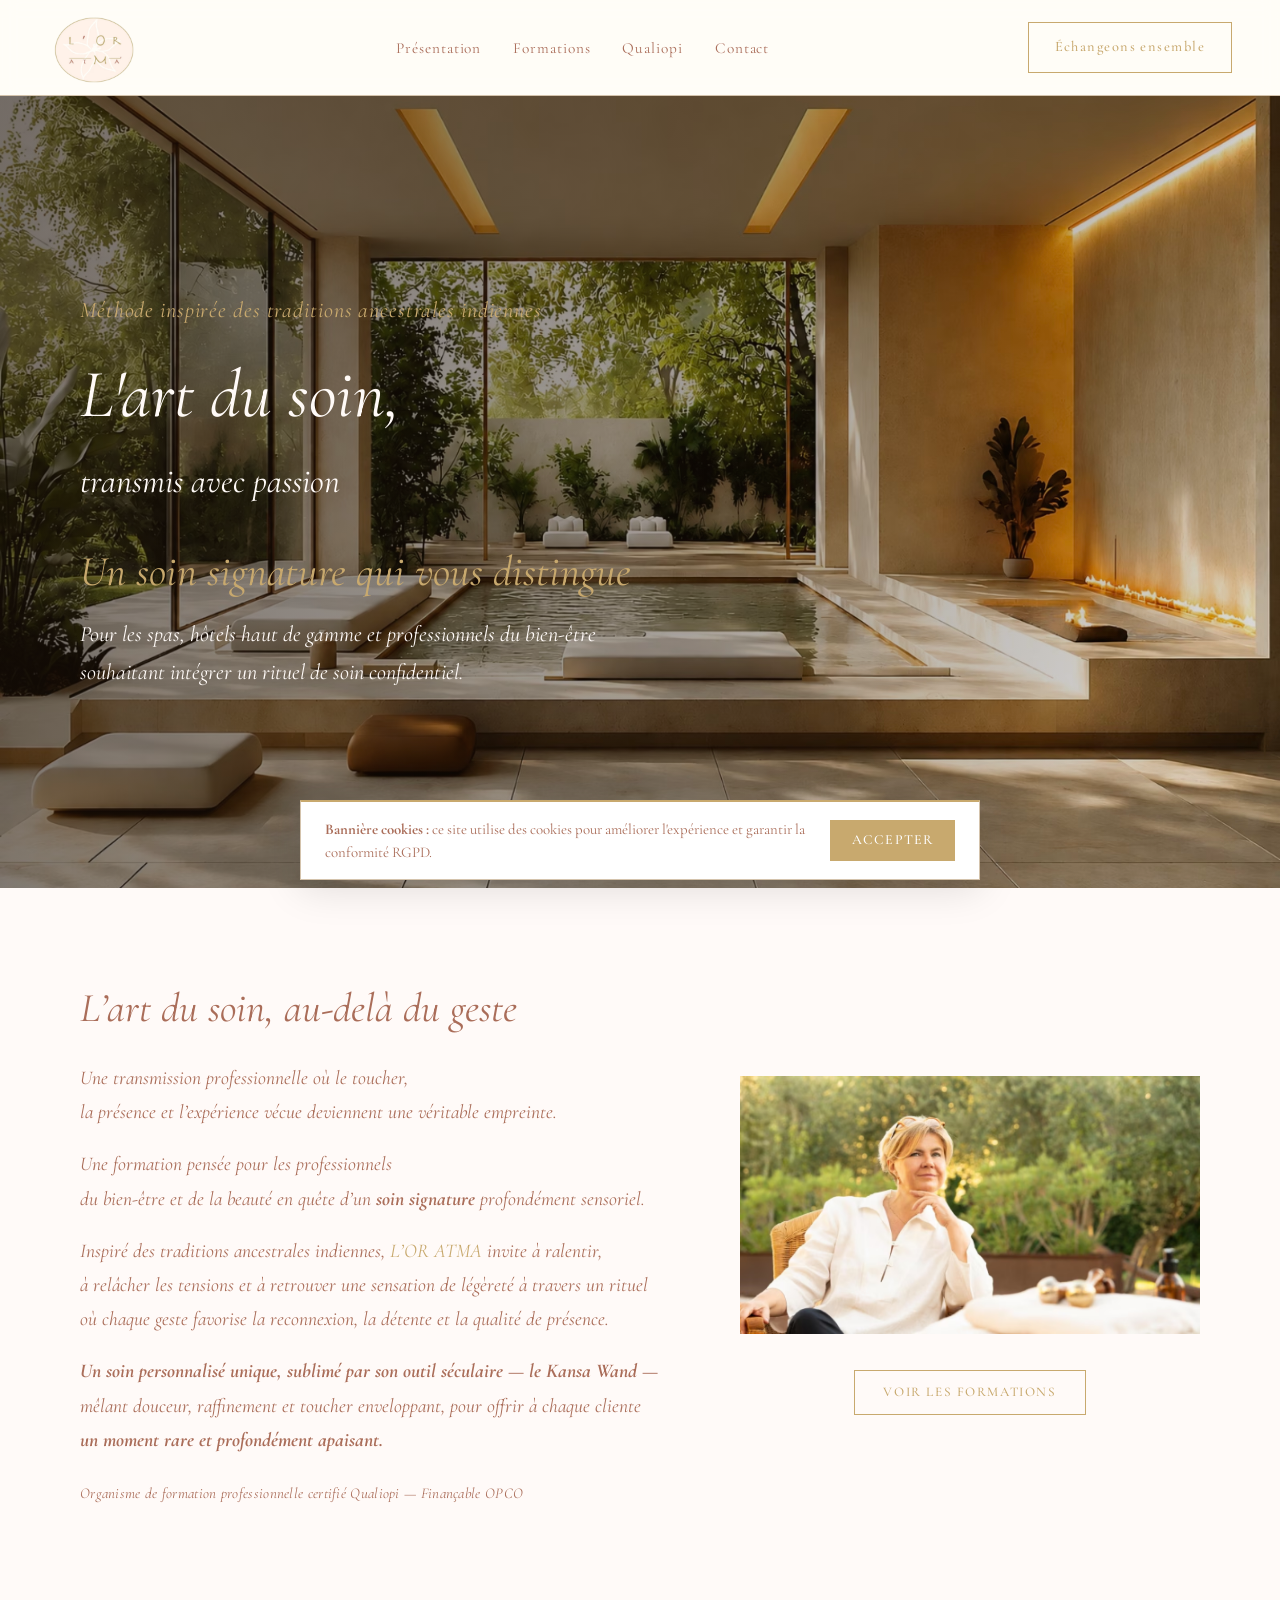
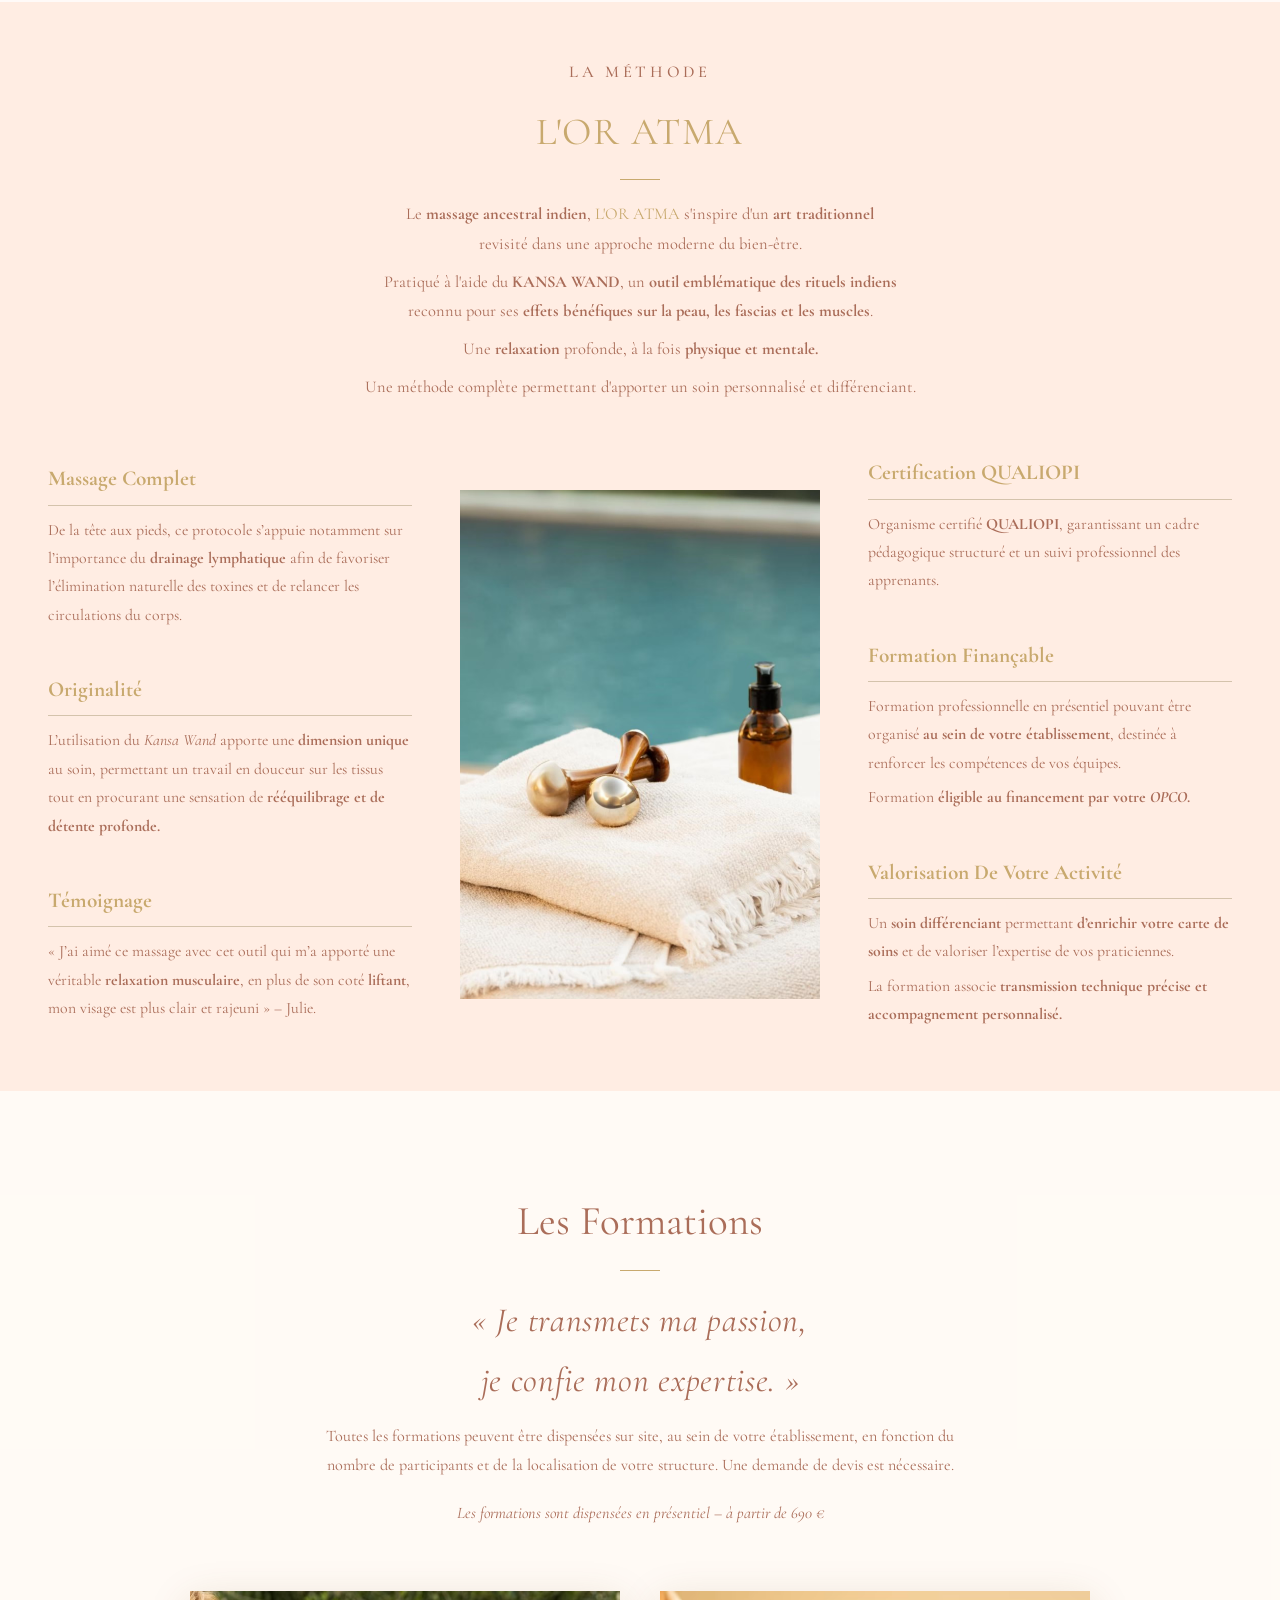
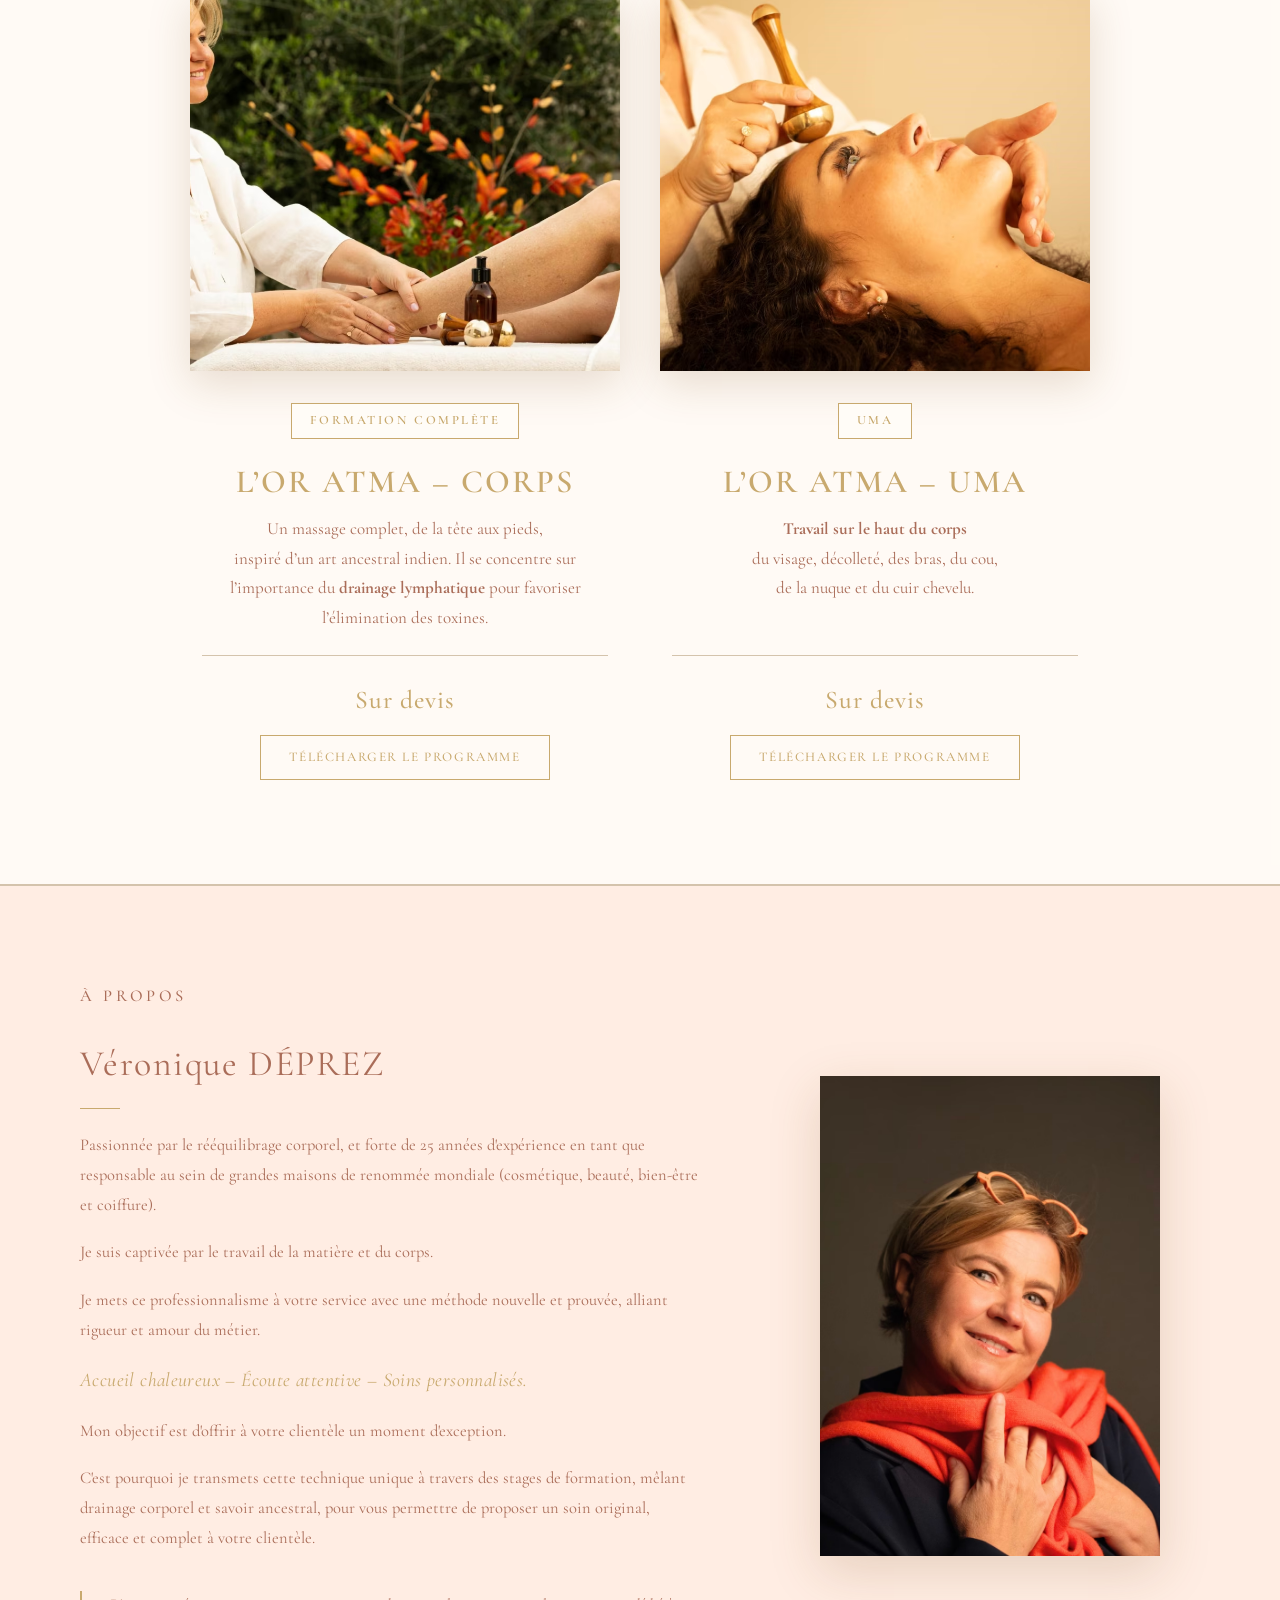
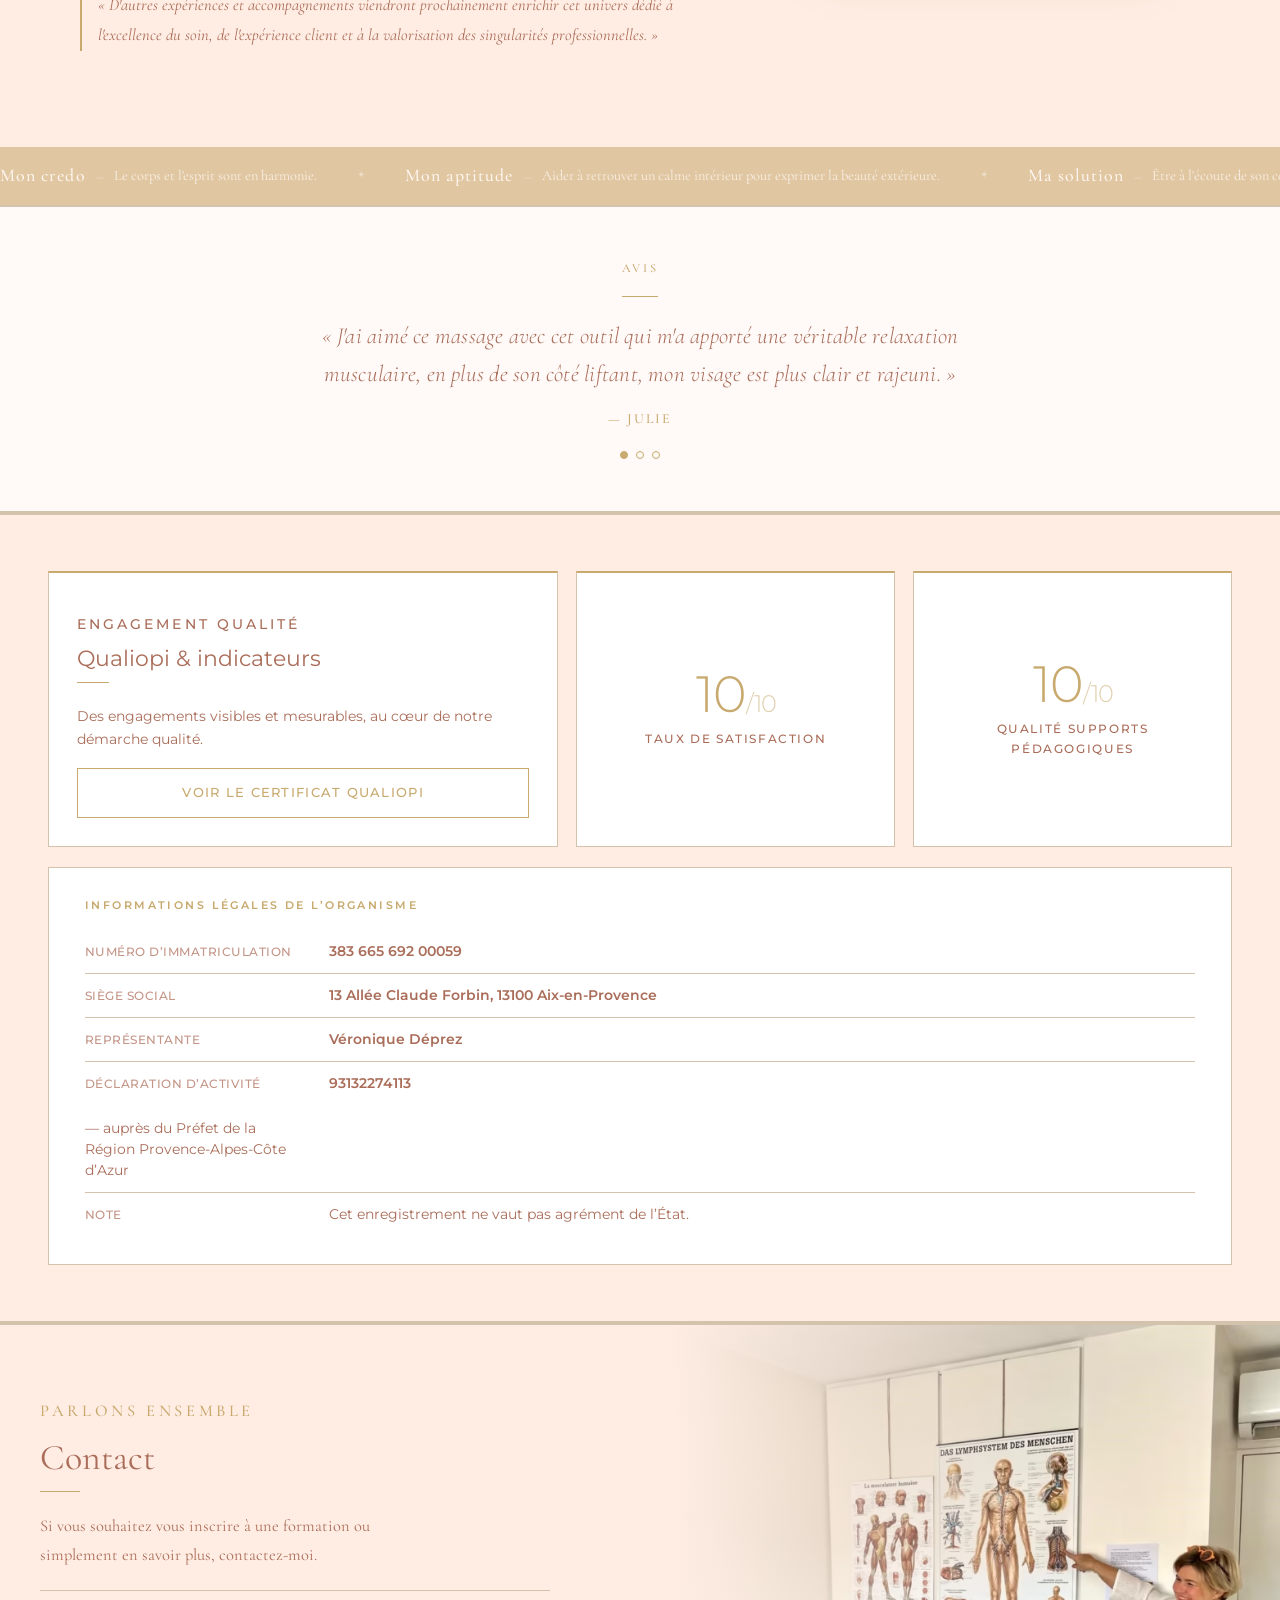
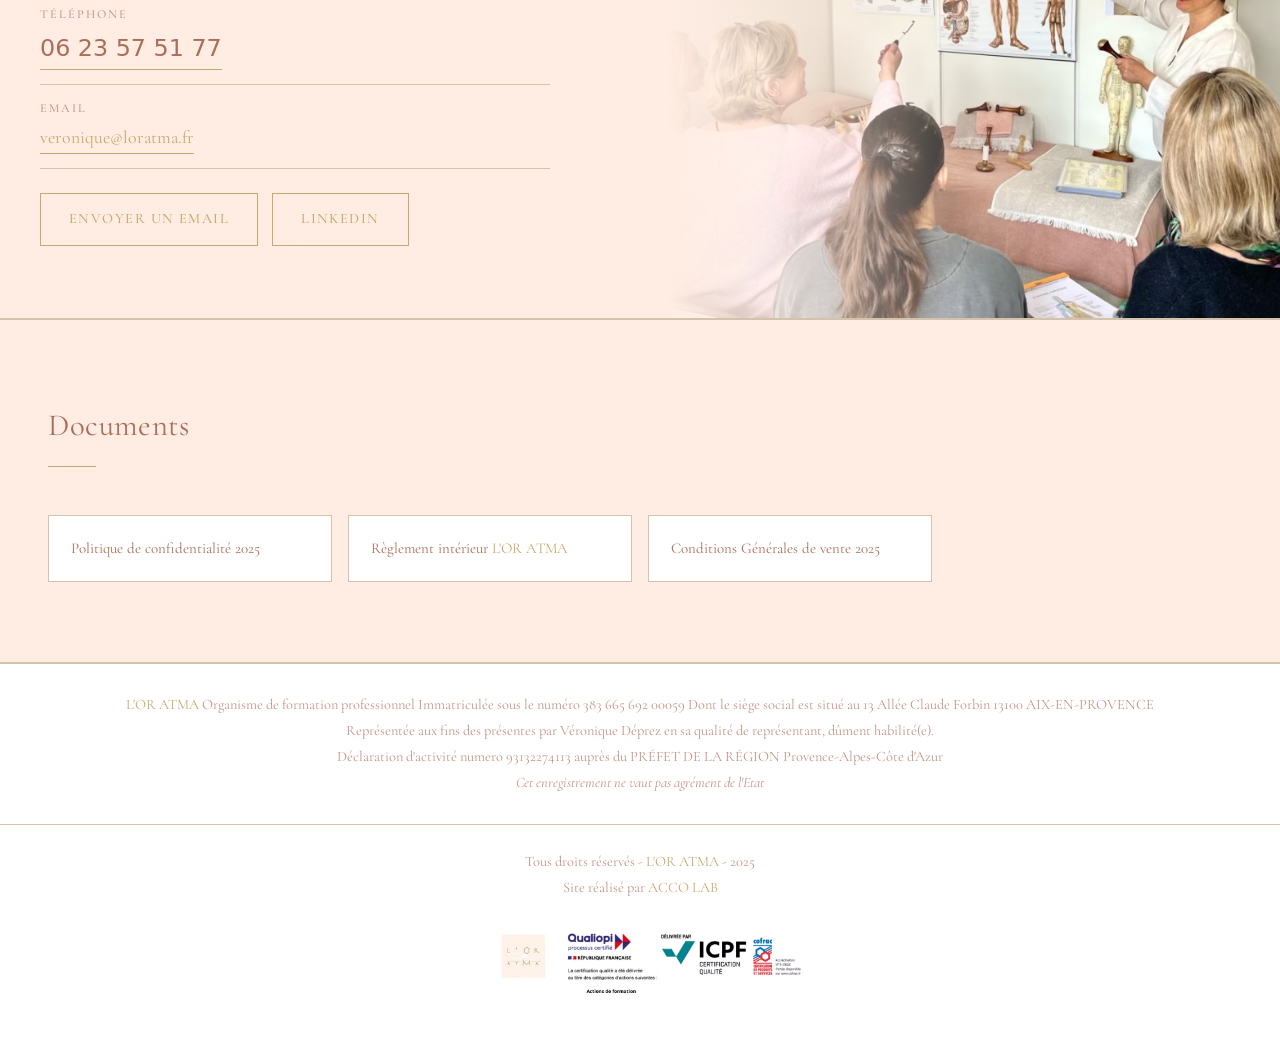
==== index.html @ 39e877e5 "Fix bouton formations + images complètes - Bouton "Voir les formations" converti en lien <a href="#f" ====
<!DOCTYPE html>
<html lang="fr">
<head>
  <meta charset="UTF-8">
  <meta name="viewport" content="width=device-width, initial-scale=1.0">
  <title>L’OR ATMA - Organisme de formation massage bien-être</title>
  <meta name="description" content="L’OR ATMA - Organisme de Formation Professionnelle en Massage Bien-Être destiné aux professionnels de l’esthétique, de la coiffure et de la naturopathie.">
  <link rel="preconnect" href="https://fonts.googleapis.com">
  <link rel="preconnect" href="https://fonts.gstatic.com" crossorigin>
  <link rel="stylesheet" href="styles.css">
</head>
<body>
  <div class="cookie-banner" id="cookieBanner">
    <div>
      <strong>Bannière cookies :</strong> ce site utilise des cookies pour améliorer l'expérience et garantir la conformité RGPD.
    </div>
    <button id="acceptCookies">Accepter</button>
  </div>

  <header class="site-header">
    <!-- Desktop -->
    <div class="header-brand">
      <picture>
        <source srcset="image/logo.avif" type="image/avif">
        <source srcset="image/logo.webp" type="image/webp">
        <img src="image/logo.png" alt="L'OR ATMA" class="header-logo" />
      </picture>
    </div>
    <nav class="main-nav">
      <a href="#presentation">Présentation</a>
      <a href="#formations">Formations</a>
      <a href="#qualite">Qualiopi</a>
      <a href="#contact">Contact</a>
    </nav>
    <button class="cta-button" onclick="scrollToSection('contact')">Échangeons ensemble</button>

    <!-- Mobile -->
    <button class="mobile-burger" id="mobileburger" aria-label="Ouvrir le menu">
      <span></span><span></span><span></span>
    </button>
    <div class="mobile-logo">
      <picture>
        <source srcset="image/logo.avif" type="image/avif">
        <source srcset="image/logo.webp" type="image/webp">
        <img src="image/logo.png" alt="L'OR ATMA" class="header-logo" />
      </picture>
      <span><span class="lb-g">L</span><span class="lb-r">'</span><span class="lb-g">OR</span> <span class="lb-r">AT</span><span class="lb-g">M</span><span class="lb-r">A</span></span>
    </div>
    <button class="mobile-cta" onclick="closeMobileMenu(); scrollToSection('contact')">Échangeons ensemble</button>
  </header>

  <!-- Menu mobile overlay -->
  <div class="mobile-menu" id="mobileMenu">
    <div class="mobile-menu-inner">
      <button class="mobile-menu-close" id="mobilemenuclose" aria-label="Fermer">&#x2715;</button>
      <p class="eyebrow" style="color:var(--gold);letter-spacing:.3em;">Menu</p>
      <nav class="mobile-nav">
        <a href="#presentation" onclick="closeMobileMenu()">Présentation</a>
        <a href="#formations" onclick="closeMobileMenu()">Formations</a>
        <a href="#qualite" onclick="closeMobileMenu()">Qualiopi</a>
        <a href="#contact" onclick="closeMobileMenu()">Contact</a>
      </nav>
      <button class="btn-gold mobile-menu-contact" onclick="closeMobileMenu(); scrollToSection('contact')">Échangeons ensemble</button>
    </div>
  </div>
  <div class="mobile-menu-backdrop" id="menuBackdrop" onclick="closeMobileMenu()"></div>

  <main>
    <section class="hero-banner">
      <div class="hero-banner-overlay"></div>
      <div class="hero-banner-content">
        <p class="hb-ancestral">Méthode inspirée des traditions ancestrales indiennes</p>
        <h2 class="hb-title"><span class="hb-title-main">L'art du soin,</span><br><span class="hb-title-sub">transmis avec passion</span></h2>
        <p class="hb-signature">Un soin signature qui vous distingue</p>
        <p class="hb-para">Pour les spas, hôtels haut de gamme et professionnels du bien-être<br>souhaitant intégrer un rituel de soin confidentiel.</p>
      </div>
    </section>

    <section class="hero block-fullwidth">
      <div class="hero-copy">
        <h2 class="hero-copy-title">L’art du soin, au-delà du geste</h2>
        <p class="hero-copy-p">Une transmission professionnelle où le toucher,<br>la présence et l’expérience vécue deviennent une véritable empreinte.</p>
        <p class="hero-copy-p">Une formation pensée pour les professionnels<br>du bien-être et de la beauté en quête d’un <strong>soin signature</strong> profondément sensoriel.</p>
        <p class="hero-copy-p">Inspiré des traditions ancestrales indiennes, <span class="lb-g">L</span><span class="lb-r">’</span><span class="lb-g">OR</span> <span class="lb-r">AT</span><span class="lb-g">M</span><span class="lb-r">A</span> invite à ralentir,<br>à relâcher les tensions et à retrouver une sensation de légèreté à travers un rituel<br>où chaque geste favorise la reconnexion, la détente et la qualité de présence.</p>
        <p class="hero-copy-p"><strong>Un soin personnalisé unique, sublimé par son outil séculaire — le Kansa Wand —</strong><br>mêlant douceur, raffinement et toucher enveloppant, pour offrir à chaque cliente<br><strong>un moment rare et profondément apaisant.</strong></p>
        <p class="hero-copy-small">Organisme de formation professionnelle certifié Qualiopi — Finançable OPCO</p>
      </div>
      <div class="hero-visual">
        <picture>
          <source srcset="image/photopresentation.avif" type="image/avif">
          <source srcset="image/photopresentation.webp" type="image/webp">
          <img src="image/photopresentation.png" alt="Visuel L’OR ATMA" />
        </picture>
        <a class="btn-formation hero-visual-btn" href="#formations">Voir les formations</a>
      </div>
    </section>

    <section id="presentation" class="presentation-section">
      <div class="presentation-header">
        <p class="eyebrow">La méthode</p>
        <h3><span class="lb-g">L</span><span class="lb-r">'</span><span class="lb-g">OR</span> <span class="lb-r">AT</span><span class="lb-g">M</span><span class="lb-r">A</span></h3>
        <p>Le <strong>massage ancestral indien</strong>, <span class="lb-g">L</span><span class="lb-r">'</span><span class="lb-g">OR</span> <span class="lb-r">AT</span><span class="lb-g">M</span><span class="lb-r">A</span> s'inspire d'un <strong>art traditionnel</strong><br>revisité dans une approche moderne du bien-être.</p>
        <p>Pratiqué à l'aide du <strong>KANSA WAND</strong>, un <strong>outil emblématique des rituels indiens</strong><br>reconnu pour ses <strong>effets bénéfiques sur la peau, les fascias et les muscles</strong>.</p>
        <p>Une <strong>relaxation</strong> profonde, à la fois <strong>physique et mentale.</strong></p>
        <p>Une méthode complète permettant d'apporter un soin personnalisé et différenciant.</p>
      </div>
      <div class="methode-layout">

        <div class="methode-col">
          <div class="methode-block">
            <h4>Massage Complet</h4>
            <p>De la tête aux pieds, ce protocole s’appuie notamment sur l’importance du <strong>drainage lymphatique</strong> afin de favoriser l’élimination naturelle des toxines et de relancer les circulations du corps.</p>
          </div>
          <div class="methode-block">
            <h4>Originalité</h4>
            <p>L’utilisation du <em>Kansa Wand</em> apporte une <strong>dimension unique</strong> au soin, permettant un travail en douceur sur les tissus tout en procurant une sensation de <strong>rééquilibrage et de détente profonde.</strong></p>
          </div>
          <div class="methode-block">
            <h4>Témoignage</h4>
            <p>« J’ai aimé ce massage avec cet outil qui m’a apporté une véritable <strong>relaxation musculaire</strong>, en plus de son coté <strong>liftant</strong>, mon visage est plus clair et rajeuni » – Julie.</p>
          </div>
        </div>

        <div class="methode-photo-wrap">
          <picture>
            <source srcset="image/outils.avif" type="image/avif">
            <source srcset="image/outils.webp" type="image/webp">
            <img src="image/outils.png" alt="Outils massage L’OR ATMA" />
          </picture>
        </div>

        <div class="methode-col">
          <div class="methode-block">
            <h4>Certification QUALIOPI</h4>
            <p>Organisme certifié <strong>QUALIOPI</strong>, garantissant un cadre pédagogique structuré et un suivi professionnel des apprenants.</p>
          </div>
          <div class="methode-block">
            <h4>Formation Finançable</h4>
            <p>Formation professionnelle en présentiel pouvant être organisé <strong>au sein de votre établissement</strong>, destinée à renforcer les compétences de vos équipes.</p>
            <p>Formation <strong>éligible au financement par votre <em>OPCO</em>.</strong></p>
          </div>
          <div class="methode-block">
            <h4>Valorisation De Votre Activité</h4>
            <p>Un <strong>soin différenciant</strong> permettant <strong>d’enrichir votre carte de soins</strong> et de valoriser l’expertise de vos praticiennes.</p>
            <p>La formation associe <strong>transmission technique précise et accompagnement personnalisé.</strong></p>
          </div>
        </div>

      </div>
    </section>

    <section id="formations" class="formations-section">
      <div class="formations-header">
        <h3>Les Formations</h3>
        <p class="hero-quote formations-quote">&laquo;&nbsp;Je transmets ma passion,<br>je confie mon expertise.&nbsp;&raquo;</p>
        <p>Toutes les formations peuvent être dispensées sur site, au sein de votre établissement, en fonction du nombre de participants et de la localisation de votre structure. Une demande de devis est nécessaire.</p>
        <p class="formations-initiation">Les formations sont dispensées en présentiel &ndash; à partir de 690 €</p>
      </div>
      <div class="formations-grid">

        <article class="formation-card formation-card--featured">
          <div class="formation-arch-wrap">
            <div class="formation-arch">
              <picture>
                <source srcset="image/massagepied.avif" type="image/avif">
                <source srcset="image/massagepied.webp" type="image/webp">
                <img src="image/massagepied.png" alt="Formation complète L’OR ATMA CORPS" />
              </picture>
            </div>
          </div>
          <div class="formation-card-body">
            <span class="formation-tag">Formation complète</span>
            <h4><span class="lb-g">L</span><span class="lb-r">’</span><span class="lb-g">OR</span> <span class="lb-r">AT</span><span class="lb-g">M</span><span class="lb-r">A</span> – CORPS</h4>
            <p>Un massage complet, de la tête aux pieds,<br>inspiré d’un art ancestral indien. Il se concentre sur<br>l’importance du <strong>drainage lymphatique</strong> pour favoriser<br>l’élimination des toxines.</p>
            <div class="formation-card-footer">
              <span class="formation-price">Sur devis</span>
              <a class="btn-formation" href="image/Programme%20CORPS%20site%20internet.pdf" target="_blank" rel="noreferrer">Télécharger le programme</a>
            </div>
          </div>
        </article>

        <article class="formation-card">
          <div class="formation-arch-wrap">
            <div class="formation-arch">
              <picture>
                <source srcset="image/outilsurcrane.avif" type="image/avif">
                <source srcset="image/outilsurcrane.webp" type="image/webp">
                <img src="image/outilsurcrane.png" alt="Formation UMA L’OR ATMA" />
              </picture>
            </div>
          </div>
          <div class="formation-card-body">
            <span class="formation-tag">uMA</span>
            <h4><span class="lb-g">L</span><span class="lb-r">’</span><span class="lb-g">OR</span> <span class="lb-r">AT</span><span class="lb-g">M</span><span class="lb-r">A</span> – uMA</h4>
            <p><strong>Travail sur le haut du corps</strong><br>du visage, décolleté, des bras, du cou,<br>de la nuque et du cuir chevelu.</p>
            <div class="formation-card-footer">
              <span class="formation-price">Sur devis</span>
              <a class="btn-formation" href="image/Programme%20UMA%20site%20internet.pdf" target="_blank" rel="noreferrer">Télécharger le programme</a>
            </div>
          </div>
        </article>

      </div>
    </section>

    <section class="apropos-section">
      <div class="apropos-content">
        <p class="eyebrow">À Propos</p>
        <h3>Véronique DÉPREZ</h3>
        <p>Passionnée par le rééquilibrage corporel, et forte de 25 années d'expérience en tant que responsable au sein de grandes maisons de renommée mondiale (cosmétique, beauté, bien-être et coiffure).</p>
        <p>Je suis captivée par le travail de la matière et du corps.</p>
        <p>Je mets ce professionnalisme à votre service avec une méthode nouvelle et prouvée, alliant rigueur et amour du métier.</p>
        <p class="apropos-valeurs">Accueil chaleureux – Écoute attentive – Soins personnalisés.</p>
        <p>Mon objectif est d'offrir à votre clientèle un moment d'exception.</p>
        <p>C'est pourquoi je transmets cette technique unique à travers des stages de formation, mêlant drainage corporel et savoir ancestral, pour vous permettre de proposer un soin original, efficace et complet à votre clientèle.</p>
        <p class="apropos-futur">« D'autres expériences et accompagnements viendront prochainement enrichir cet univers dédié à l'excellence du soin, de l'expérience client et à la valorisation des singularités professionnelles. »</p>
      </div>
      <div class="apropos-visual">
        <div class="apropos-arch">
          <picture>
            <source srcset="image/photoapropos.avif" type="image/avif">
            <source srcset="image/photoapropos.webp" type="image/webp">
            <img src="image/photoapropos.jpg" alt="Véronique Déprez, fondatrice L'OR ATMA" />
          </picture>
        </div>
      </div>
    </section>

    <section class="credo-section">
      <div class="credo-track">
        <div class="credo-item"><span class="credo-label">Mon credo</span><span class="credo-sep">–</span><span class="credo-text">Le corps et l'esprit sont en harmonie.</span></div>
        <span class="credo-dot">✦</span>
        <div class="credo-item"><span class="credo-label">Mon aptitude</span><span class="credo-sep">–</span><span class="credo-text">Aider à retrouver un calme intérieur pour exprimer la beauté extérieure.</span></div>
        <span class="credo-dot">✦</span>
        <div class="credo-item"><span class="credo-label">Ma solution</span><span class="credo-sep">–</span><span class="credo-text">Être à l'écoute de son corps et de ses véritables besoins.</span></div>
        <span class="credo-dot">✦</span>
        <div class="credo-item"><span class="credo-label">Mes valeurs</span><span class="credo-sep">–</span><span class="credo-text">Bienveillance, transmission et richesse dans le partage du savoir-faire et du vivre ensemble.</span></div>
        <span class="credo-dot">✦</span>
        <!-- duplicate pour boucle seamless -->
        <div class="credo-item"><span class="credo-label">Mon credo</span><span class="credo-sep">–</span><span class="credo-text">Le corps et l'esprit sont en harmonie.</span></div>
        <span class="credo-dot">✦</span>
        <div class="credo-item"><span class="credo-label">Mon aptitude</span><span class="credo-sep">–</span><span class="credo-text">Aider à retrouver un calme intérieur pour exprimer la beauté extérieure.</span></div>
        <span class="credo-dot">✦</span>
        <div class="credo-item"><span class="credo-label">Ma solution</span><span class="credo-sep">–</span><span class="credo-text">Être à l'écoute de son corps et de ses véritables besoins.</span></div>
        <span class="credo-dot">✦</span>
        <div class="credo-item"><span class="credo-label">Mes valeurs</span><span class="credo-sep">–</span><span class="credo-text">Bienveillance, transmission et richesse dans le partage du savoir-faire et du vivre ensemble.</span></div>
        <span class="credo-dot">✦</span>
      </div>
    </section>

    <section class="avis-section">
      <div class="avis-inner">
        <p class="eyebrow">Avis</p>
        <div class="avis-carousel">
          <div class="avis-slide avis-slide--active">
            <blockquote class="avis-quote">&laquo;&nbsp;J'ai aimé ce massage avec cet outil qui m'a apporté une véritable relaxation musculaire, en plus de son côté liftant, mon visage est plus clair et rajeuni.&nbsp;&raquo;</blockquote>
            <p class="avis-author">— Julie</p>
          </div>
          <div class="avis-slide">
            <blockquote class="avis-quote">&laquo;&nbsp;Une expérience unique, un soin d'une douceur exceptionnelle. Je me suis sentie complètement détendue du premier au dernier instant. Je recommande vivement !&nbsp;&raquo;</blockquote>
            <p class="avis-author">— Sophie</p>
          </div>
          <div class="avis-slide">
            <blockquote class="avis-quote">&laquo;&nbsp;Le Kansa Wand est un outil magique. Après la séance, mes jambes étaient légères et mon corps entier semblait libéré d'une tension que je portais depuis des semaines.&nbsp;&raquo;</blockquote>
            <p class="avis-author">— Marie</p>
          </div>
        </div>
        <div class="avis-dots">
          <button class="avis-dot avis-dot--active" data-index="0"></button>
          <button class="avis-dot" data-index="1"></button>
          <button class="avis-dot" data-index="2"></button>
        </div>
      </div>
    </section>

    <section id="qualite" class="qualite-section">

      <div class="qualite-top">
        <div class="qualite-header">
          <p class="eyebrow">Engagement qualité</p>
          <h3>Qualiopi & indicateurs</h3>
          <p>Des engagements visibles et mesurables, au cœur de notre démarche qualité.</p>
          <a class="btn-outline-gold" href="image/certificat-QUA008044-2025-01-06T13_20_10.562Z%20(1).pdf" target="_blank" rel="noreferrer" style="margin-top:16px;font-size:0.75rem;">Voir le certificat Qualiopi</a>
        </div>
        <div class="metric-card">
          <span>10<small>/10</small></span>
          <p>Taux de satisfaction</p>
        </div>
        <div class="metric-card">
          <span>10<small>/10</small></span>
          <p>Qualité supports pédagogiques</p>
        </div>
      </div>

      <div class="legal-box">
        <p class="legal-intro">Informations légales de l’organisme</p>
        <ul class="legal-list">
          <li><span>Numéro d’immatriculation</span><strong>383 665 692 00059</strong></li>
          <li><span>Siège social</span><strong>13 Allée Claude Forbin, 13100 Aix-en-Provence</strong></li>
          <li><span>Représentante</span><strong>Véronique Déprez</strong></li>
          <li><span>Déclaration d’activité</span><strong>93132274113</strong> — auprès du Préfet de la Région Provence-Alpes-Côte d’Azur</li>
          <li><span>Note</span>Cet enregistrement ne vaut pas agrément de l’État.</li>
        </ul>
      </div>

    </section>

    <section id="contact" class="contact-panel">
      <div class="contact-content">
        <p class="eyebrow">Parlons ensemble</p>
        <h3>Contact</h3>
        <p>Si vous souhaitez vous inscrire à une formation ou simplement en savoir plus, contactez-moi.</p>
        <div class="contact-info">
          <div class="contact-info-line">
            <span>Téléphone</span>
            <a href="tel:+33623575177">06 23 57 51 77</a>
          </div>
          <div class="contact-info-line">
            <span>Email</span>
            <a href="mailto:veronique@loratma.fr">veronique@loratma.fr</a>
          </div>
        </div>
        <div class="contact-actions">
          <a class="btn-outline-gold" href="mailto:veronique@loratma.fr">Envoyer un email</a>
          <a class="btn-outline-gold" href="https://www.linkedin.com/in/l-or-atma-fondatrice-de-la-m%C3%A9thode-/" target="_blank" rel="noreferrer">LinkedIn</a>
        </div>
      </div>
      <div class="contact-img-side">
        <picture>
          <source srcset="image/presentationcorp.avif" type="image/avif">
          <source srcset="image/presentationcorp.webp" type="image/webp">
          <img src="image/presentationcorp.png" alt="Véronique Déprez, fondatrice L'OR ATMA" />
        </picture>
        <div class="contact-img-fade"></div>
      </div>
    </section>

    <section class="section section-fullwidth documents-section">
      <div class="section-header">
        <h3>Documents</h3>
      </div>
      <div class="documents-list">
        <a href="https://www.loratma.certif-formationpro.fr/wp-content/uploads/2025/10/politique_confidentialite_lor-atma-massage-ancestral-indien.pdf" target="_blank" rel="noreferrer">Politique de confidentialité 2025</a>
        <a href="https://www.loratma.certif-formationpro.fr/wp-content/uploads/2025/01/Reglement-Interieur-de-LOR-ATMA-1.pdf" target="_blank" rel="noreferrer">Règlement intérieur <span class="lb-g">L</span><span class="lb-r">'</span><span class="lb-g">OR</span> <span class="lb-r">AT</span><span class="lb-g">M</span><span class="lb-r">A</span></a>
        <a href="https://www.loratma.certif-formationpro.fr/wp-content/uploads/2025/10/conditions_generales_de_vente.pdf" target="_blank" rel="noreferrer">Conditions Générales de vente 2025</a>
      </div>
    </section>
  </main>

  <footer class="site-footer">
    <div class="footer-legal">
      <p class="footer-legal-text"><span class="lb-g">L</span><span class="lb-r">'</span><span class="lb-g">OR</span> <span class="lb-r">AT</span><span class="lb-g">M</span><span class="lb-r">A</span> Organisme de formation professionnel Immatriculée sous le numéro 383 665 692 00059 Dont le siège social est situé au 13 Allée Claude Forbin 13100 AIX-EN-PROVENCE<br>
      Représentée aux fins des présentes par Véronique Déprez en sa qualité de représentant, dûment habilité(e).<br>
      Déclaration d'activité numero 93132274113 auprès du PRÉFET DE LA RÉGION Provence-Alpes-Côte d'Azur<br>
      <em>Cet enregistrement ne vaut pas agrément de l'Etat</em></p>
    </div>
    <div class="footer-bottom">
      <div>
        <p>Tous droits réservés - <span class="lb-g">L</span><span class="lb-r">'</span><span class="lb-g">OR</span> <span class="lb-r">AT</span><span class="lb-g">M</span><span class="lb-r">A</span> - 2025</p>
        <p>Site réalisé par <a href="https://acco-lab.fr/" target="_blank" rel="noreferrer">ACCO LAB</a></p>
      </div>
      <div class="footer-logos">
        <picture>
          <source srcset="image/logo-qualiopie.avif" type="image/avif">
          <source srcset="image/logo-qualiopie.webp" type="image/webp">
          <img src="image/logo-qualiopie.png" alt="Certificat Qualiopi" />
        </picture>
      </div>
    </div>
  </footer>

  <script src="script.js"></script>
</body>
</html>
---- styles.css ----
@import url('https://fonts.googleapis.com/css2?family=Cormorant+Garamond:ital,wght@0,300;0,400;0,500;0,600;1,300;1,400&family=Jost:wght@300;400;500;600&family=Montserrat:wght@300;400;500;600&display=swap');

:root {
  --bg:        #ffede3;
  --bg-alt:    #ffede3;
  --surface:   #FFFFFF;
  --border:    #D4C3AC;
  --gold:      #C8A96E;
  --gold-dark: #C8A96E;
  --gold-light:#C8A96E;
  --text:      #aa6d59;
  --text-muted:#aa6d59;
  --text-light:#c49487;
  font-family: 'Cormorant Garamond', serif;
  font-size: 17px;
  line-height: 1.7;
  color: var(--text);
  background: var(--bg);
}

* {
  box-sizing: border-box;
  margin: 0;
  padding: 0;
}

html, body {
  min-height: 100%;
  width: 100%;
  overflow-x: hidden;
}

body {
  background: var(--bg);
  color: var(--text);
}

a {
  color: inherit;
  text-decoration: none;
}

button, input, textarea {
  font: inherit;
}

body {
  scroll-behavior: smooth;
}

/* ── HERO BANNER ── */
.hero-banner {
  position: relative;
  width: 100%;
  min-height: 88vh;
  background-image: url('image/loratmahT3.jpg');
  background-image: image-set(
    url('image/loratmahT3.avif') type('image/avif'),
    url('image/loratmahT3.webp') type('image/webp'),
    url('image/loratmahT3.jpg') type('image/jpeg')
  );
  background-size: cover;
  background-position: center 40%;
  display: flex;
  align-items: center;
}

.hero-banner-overlay {
  position: absolute;
  inset: 0;
  background: linear-gradient(
    105deg,
    rgba(30, 18, 8, 0.62) 0%,
    rgba(30, 18, 8, 0.42) 50%,
    rgba(30, 18, 8, 0.12) 100%
  );
}

.hero-banner-content {
  position: relative;
  z-index: 1;
  padding: 0 80px;
  max-width: 860px;
  font-family: 'Cormorant Garamond', serif;
  font-style: italic;
}

.hb-ancestral {
  font-size: 1.3rem;
  color: var(--gold);
  letter-spacing: 0.04em;
  margin-bottom: 28px;
}

.hb-title {
  font-family: 'Cormorant Garamond', serif;
  font-style: italic;
  font-weight: 400;
  line-height: 1.1;
  margin-bottom: 36px;
}

.hb-title-main {
  font-size: 4rem;
  color: #fffaf7;
  display: block;
  margin-bottom: 2px;
}

.hb-title-sub {
  font-size: 2rem;
  color: #fffaf7;
  display: block;
}

.hb-signature {
  font-size: 2.5rem;
  color: var(--gold);
  font-style: italic;
  margin-bottom: 8px;
}

.hb-para {
  font-size: 1.3rem;
  color: #fffaf7;
  line-height: 1.7;
  font-style: italic;
}

.btn-gold {
  background: var(--gold);
  color: #fff;
  border: none;
  padding: 15px 32px;
  font-size: 0.88rem;
  font-weight: 500;
  letter-spacing: 0.1em;
  text-transform: uppercase;
  cursor: pointer;
  transition: background 0.2s;
}

.btn-gold:hover {
  background: var(--gold-dark);
}

.btn-outline-light {
  background: transparent;
  color: #fff;
  border: 1px solid rgba(255, 255, 255, 0.55);
  padding: 15px 32px;
  font-size: 0.88rem;
  font-weight: 400;
  letter-spacing: 0.1em;
  text-transform: uppercase;
  cursor: pointer;
  transition: border-color 0.2s, background 0.2s;
}

.btn-outline-light:hover {
  border-color: rgba(255, 255, 255, 0.9);
  background: rgba(255, 255, 255, 0.08);
}

@media (max-width: 780px) {
  .hero-banner {
    min-height: 70vh;
  }

  .hero-banner-content {
    padding: 0 28px;
  }
}

/* ── HEADER ── */
.site-header {
  position: sticky;
  top: 0;
  z-index: 20;
  display: flex;
  justify-content: space-between;
  align-items: center;
  height: 96px;
  padding: 0 48px;
  background: rgba(255, 253, 248, 0.97);
  border-bottom: 1px solid var(--border);
  backdrop-filter: blur(8px);
  overflow: visible;
}

.header-brand {
  display: flex;
  flex-direction: column;
  align-items: center;
  gap: 4px;
}

.header-qualiopi {
  font-size: 0.62rem;
  letter-spacing: 0.12em;
  text-transform: uppercase;
  color: var(--gold);
  margin-top: -14px;
}

.logo-box {
  display: grid;
  place-items: center;
  width: 50px;
  height: 50px;
  background: var(--gold);
  color: #fff;
  font-family: 'Cormorant Garamond', serif;
  font-weight: 600;
  font-size: 26px;
  letter-spacing: 0.05em;
}

.header-logo {
  height: 90px;
  width: auto;
  object-fit: contain;
  display: block;
}

.header-brand h1 {
  font-family: 'Cormorant Garamond', serif;
  font-size: 1.5rem;
  font-weight: 500;
  letter-spacing: 0.12em;
  color: var(--text);
}

.eyebrow {
  text-transform: uppercase;
  letter-spacing: 0.22em;
  color: var(--gold);
  font-size: 0.72rem;
  font-weight: 500;
}

.main-nav {
  display: flex;
  gap: 32px;
  align-items: center;
}

.main-nav a {
  color: var(--text-muted);
  font-size: 0.9rem;
  font-weight: 400;
  letter-spacing: 0.06em;
  transition: color 0.2s;
}

.main-nav a:hover {
  color: var(--gold-dark);
}

.cta-button {
  background: transparent;
  color: var(--gold-dark);
  border: 1px solid var(--gold);
  padding: 12px 26px;
  font-size: 0.85rem;
  font-weight: 500;
  letter-spacing: 0.1em;
  cursor: pointer;
  transition: background 0.2s, color 0.2s;
}

.cta-button:hover {
  background: var(--gold);
  color: #fff;
}

/* ── HERO ── */
.hero {
  display: grid;
  grid-template-columns: 1fr auto;
  gap: 72px;
  padding: 96px 80px;
  align-items: center;
  background: #fffaf8;
  max-width: 100%;
  position: relative;
}

.hero-visual {
  position: relative;
  z-index: 1;
  width: 460px;
  flex-shrink: 0;
  display: flex;
  flex-direction: column;
  align-items: center;
  gap: 36px;
}

.hero-visual img {
  width: 100%;
  height: auto;
  display: block;
}

.hero-copy {
  position: relative;
  z-index: 1;
  font-family: 'Cormorant Garamond', serif;
  font-style: italic;
}

.hero-copy-title {
  font-family: 'Cormorant Garamond', serif;
  font-style: italic;
  font-weight: 400;
  font-size: 2.4rem;
  color: var(--text);
  line-height: 1.2;
  margin-bottom: 28px;
}

.hero-copy-p {
  font-family: 'Cormorant Garamond', serif;
  font-style: italic;
  font-size: 1.15rem;
  color: var(--text-muted);
  line-height: 1.75;
  margin-bottom: 18px;
  max-width: 640px;
}

.hero-copy-small {
  font-family: 'Cormorant Garamond', serif;
  font-style: italic;
  font-size: 0.88rem;
  color: var(--text-muted);
  margin-top: 24px;
  letter-spacing: 0.02em;
}

.hero-actions {
  display: flex;
  gap: 16px;
  margin-top: 36px;
}

.hero-actions button {
  padding: 14px 28px;
  border: none;
  cursor: pointer;
  font-weight: 500;
  letter-spacing: 0.08em;
  font-size: 0.9rem;
}

.hero-actions .secondary {
  background: transparent;
  color: var(--text);
  border: 1px solid var(--border);
}

.hero-lead {
  font-size: 1.05rem;
  color: var(--text-muted);
}

.hero-quote {
  font-family: 'Cormorant Garamond', serif;
  font-size: 1.25rem;
  font-style: italic;
  font-weight: 400;
  color: var(--gold-dark);
  letter-spacing: 0.02em;
  border-left: 2px solid var(--gold-light);
  padding-left: 18px;
  margin: 4px 0;
}

.formations-quote {
  font-size: 2rem !important;
  border-left: none;
  padding-left: 0;
  text-align: center;
  margin: 12px auto;
}

.hero-points {
  list-style: none;
  display: grid;
  gap: 10px;
  margin: 4px 0;
}

.hero-points li {
  color: var(--text-muted);
  font-size: 0.95rem;
  padding-left: 18px;
  position: relative;
}

.hero-points li::before {
  content: '';
  position: absolute;
  left: 0;
  top: 11px;
  width: 6px;
  height: 1px;
  background: var(--gold);
}

.hero-points strong {
  color: var(--text);
  font-weight: 600;
}

.hero-visual {
  display: flex;
  justify-content: center;
  align-items: center;
  position: relative;
  z-index: 1;
}

.hero-arch {
  width: 320px;
  height: 440px;
  border-radius: 160px 160px 0 0;
  overflow: hidden;
  flex-shrink: 0;
}

.hero-arch img {
  width: 100%;
  height: 100%;
  object-fit: cover;
  object-position: center top;
  display: block;
}

/* ── SECTIONS ── */
.section {
  padding: 80px 48px;
}

.section-fullwidth {
  width: 100%;
  padding: 80px 48px;
}

.alt {
  background: var(--bg-alt);
}

.section-header {
  max-width: 960px;
  margin-bottom: 48px;
}

.section-header h3 {
  font-family: 'Cormorant Garamond', serif;
  font-size: clamp(1.8rem, 2.4vw, 2.6rem);
  font-weight: 400;
  letter-spacing: 0.02em;
  color: var(--text);
  margin-bottom: 4px;
}

.section-header h3::after {
  content: '';
  display: block;
  width: 48px;
  height: 1px;
  background: var(--gold);
  margin-top: 14px;
  margin-bottom: 0;
}

.section-header p {
  margin-top: 20px;
  color: var(--text-muted);
  max-width: 640px;
  font-size: 0.97rem;
}

/* ── SECTION GRID ── */
.section-grid {
  display: grid;
  gap: 40px;
}

/* ── PRESENTATION ── */
.presentation-section {
  background: var(--bg-alt);
  padding: 56px 48px;
}

.presentation-header {
  text-align: center;
  max-width: 760px;
  margin: 0 auto 52px;
}

.presentation-header .eyebrow {
  margin-bottom: 12px;
}

.presentation-header h3 {
  font-family: 'Cormorant Garamond', serif;
  font-size: clamp(2.2rem, 3vw, 3.2rem);
  font-weight: 400;
  color: var(--text);
  letter-spacing: 0.04em;
  margin-bottom: 20px;
}

.presentation-header h3::after {
  content: '';
  display: block;
  width: 40px;
  height: 1px;
  background: var(--gold);
  margin: 14px auto 0;
}

.presentation-header p {
  color: var(--text-muted);
  font-size: 0.97rem;
  line-height: 1.8;
  margin-bottom: 8px;
}

/* Méthode 3-colonnes */
.methode-layout {
  display: grid;
  grid-template-columns: 1fr 360px 1fr;
  gap: 48px;
  align-items: center;
  max-width: 1200px;
  margin: 0 auto;
}

.methode-col {
  display: flex;
  flex-direction: column;
  gap: 36px;
  justify-content: space-between;
  opacity: 0;
  transition: opacity 0.9s ease, transform 0.9s ease;
}

.methode-col:first-child {
  transform: translateX(160px);
}

.methode-col:last-child {
  transform: translateX(-160px);
  transition-delay: 0.1s;
}

.methode-layout.is-visible .methode-col {
  opacity: 1;
  transform: translateX(0);
}

.methode-block h4 {
  font-family: 'Cormorant Garamond', serif;
  font-size: 1.25rem;
  font-weight: 700;
  color: var(--gold);
  margin-bottom: 10px;
  padding-bottom: 8px;
  border-bottom: 1px solid var(--border);
}

.methode-block p {
  font-size: 0.93rem;
  line-height: 1.8;
  color: var(--text-muted);
  margin-bottom: 6px;
}

.methode-photo-wrap {
  width: 100%;
  display: flex;
  justify-content: center;
}

.methode-photo-wrap picture,
.methode-photo-wrap img {
  width: 100%;
  height: auto;
  display: block;
}

@media (max-width: 900px) {
  .methode-layout {
    grid-template-columns: 1fr;
    overflow: hidden;
  }

  .methode-photo-wrap {
    width: 100%;
    height: auto;
    order: -1;
  }

  .methode-col:first-child {
    transform: translateY(40px);
  }

  .methode-col:last-child {
    transform: translateY(40px);
  }

  .methode-layout.is-visible .methode-col {
    opacity: 1;
    transform: translateY(0);
  }

  .presentation-section {
    padding: 48px 24px;
    overflow: hidden;
  }
}

/* ── BADGES ── */
.badge-row {
  display: flex;
  gap: 12px;
  flex-wrap: wrap;
  margin-top: 8px;
}

.badge {
  background: var(--surface);
  border: 1px solid var(--gold-light);
  color: var(--gold-dark);
  padding: 10px 18px;
  text-transform: uppercase;
  letter-spacing: 0.14em;
  font-size: 0.75rem;
  font-weight: 500;
}

/* ── CARDS ── */
.cards-grid {
  display: grid;
  grid-template-columns: repeat(3, minmax(0, 1fr));
  gap: 28px;
}

.card {
  background: var(--surface);
  border: 1px solid var(--border);
  padding: 36px 28px;
  display: grid;
  gap: 14px;
  position: relative;
}

.card::before {
  content: '';
  display: block;
  width: 32px;
  height: 2px;
  background: var(--gold);
  margin-bottom: 6px;
}

.card h4 {
  font-family: 'Cormorant Garamond', serif;
  font-size: 1.3rem;
  font-weight: 500;
  color: var(--text);
  letter-spacing: 0.02em;
}

.card p {
  color: var(--text-muted);
  font-size: 0.93rem;
  line-height: 1.65;
}

.card ul {
  display: grid;
  gap: 8px;
  color: var(--text-muted);
  font-size: 0.93rem;
}

.card a {
  margin-top: 8px;
  display: inline-block;
  color: var(--gold-dark);
  font-weight: 500;
  font-size: 0.88rem;
  letter-spacing: 0.08em;
  border-bottom: 1px solid var(--gold-light);
  padding-bottom: 2px;
}

.card-visual {
  background: var(--bg-alt);
  min-height: 160px;
  display: grid;
  place-items: center;
  color: var(--text-light);
  text-transform: uppercase;
  font-size: 0.88rem;
  letter-spacing: 0.12em;
  border: 1px solid var(--border);
}

/* ── FORMATIONS ── */
.formations-section {
  padding: 96px 48px;
  background: #fffaf8;
  position: relative;
}

.formations-section::before {
  content: '';
  position: absolute;
  inset: 0;
  background: rgba(255, 251, 244, 0.72);
  pointer-events: none;
}

.formations-header {
  text-align: center;
  max-width: 680px;
  margin: 0 auto 64px;
  position: relative;
  z-index: 1;
}

.formations-header .eyebrow {
  margin-bottom: 14px;
}

.formations-header h3 {
  font-family: 'Cormorant Garamond', serif;
  font-size: clamp(2.4rem, 3.2vw, 3.6rem);
  font-weight: 400;
  color: var(--text);
  margin-bottom: 20px;
}

.formations-header h3::after {
  content: '';
  display: block;
  width: 40px;
  height: 1px;
  background: var(--gold);
  margin: 14px auto 0;
}

.formations-header p {
  color: var(--text-muted);
  font-size: 0.95rem;
  line-height: 1.75;
}

.formations-initiation {
  font-size: 0.9rem;
  color: var(--gold-dark);
  font-style: italic;
  margin-top: 20px !important;
  margin-bottom: 4px !important;
}

.formations-grid {
  display: grid;
  grid-template-columns: repeat(2, minmax(0, 1fr));
  gap: 40px;
  max-width: 900px;
  margin: 0 auto;
  position: relative;
  z-index: 1;
}

.formation-card {
  display: flex;
  flex-direction: column;
  align-items: center;
  text-align: center;
  transition: transform 0.3s;
}

.formation-card:hover {
  transform: translateY(-6px);
}


/* Arche formation */
.formation-arch-wrap {
  width: 100%;
  display: flex;
  justify-content: center;
  margin-bottom: 32px;
}

.formation-arch {
  width: 100%;
  height: 380px;
  overflow: hidden;
  box-shadow: 0 12px 40px rgba(120, 80, 30, 0.18);
  transition: box-shadow 0.3s;
}

.formation-card:hover .formation-arch {
  box-shadow: 0 20px 56px rgba(120, 80, 30, 0.26);
}

.formation-arch img {
  width: 100%;
  height: 100%;
  object-fit: cover;
  object-position: center top;
  display: block;
  transition: transform 0.5s ease;
}

.formation-card:hover .formation-arch img {
  transform: scale(1.05);
}

.formation-tag {
  display: inline-block;
  background: rgba(255, 253, 248, 0.9);
  color: var(--gold-dark);
  font-size: 0.75rem;
  font-weight: 600;
  letter-spacing: 0.2em;
  text-transform: uppercase;
  padding: 6px 18px;
  border: 1px solid var(--gold-light);
  margin-bottom: 10px;
}

.formation-card-body {
  padding: 0 12px 8px;
  display: flex;
  flex-direction: column;
  align-items: center;
  gap: 14px;
  flex: 1;
  width: 100%;
}

.formation-card-body h4 {
  font-family: 'Cormorant Garamond', serif;
  font-size: 1.9rem;
  font-weight: 600;
  color: var(--gold);
  letter-spacing: 0.06em;
  line-height: 1.15;
  text-transform: uppercase;
  text-align: center;
}

.formation-card-body h4 .lb-r,
.formation-card-body h4 .lb-g {
  color: var(--gold);
}

.formation-card-body > p {
  color: var(--text-muted);
  font-size: 1rem;
  line-height: 1.75;
  flex: 1;
}

.formation-card-footer {
  display: flex;
  flex-direction: column;
  align-items: center;
  gap: 14px;
  margin-top: 8px;
  padding-top: 22px;
  border-top: 1px solid var(--border);
  width: 100%;
}

.formation-price {
  font-family: 'Cormorant Garamond', serif;
  font-size: 1.5rem;
  font-weight: 500;
  color: var(--gold-dark);
  letter-spacing: 0.04em;
}

.btn-formation {
  background: transparent;
  color: var(--gold-dark);
  border: 1px solid var(--gold-light);
  padding: 10px 28px;
  font-size: 0.78rem;
  font-weight: 500;
  letter-spacing: 0.12em;
  text-transform: uppercase;
  cursor: pointer;
  transition: background 0.2s, color 0.2s, border-color 0.2s;
}

.btn-formation:hover {
  background: var(--gold);
  color: #fff;
  border-color: var(--gold);
}

@media (max-width: 1100px) {
  .formations-grid {
    grid-template-columns: repeat(2, minmax(0, 1fr));
    max-width: 720px;
  }

  .formations-section {
    padding: 72px 24px;
  }
}

/* ── CREDO BANDEAU ── */
.credo-section {
  background: var(--gold);
  overflow: hidden;
  padding: 14px 0;
  white-space: nowrap;
  opacity: 0.55;
}

.credo-track {
  display: inline-flex;
  align-items: center;
  gap: 40px;
  animation: credoScroll 28s linear infinite;
}

.credo-section:hover .credo-track {
  animation-play-state: paused;
}

@keyframes credoScroll {
  0%   { transform: translateX(0); }
  100% { transform: translateX(-50%); }
}

.credo-item {
  display: inline-flex;
  align-items: center;
  gap: 10px;
  flex-shrink: 0;
}

.credo-label {
  font-family: 'Cormorant Garamond', serif;
  font-size: 1.05rem;
  font-weight: 500;
  color: #fff;
  letter-spacing: 0.06em;
  white-space: nowrap;
}

.credo-sep {
  color: rgba(255, 255, 255, 0.5);
  font-size: 0.9rem;
}

.credo-text {
  color: rgba(255, 255, 255, 0.85);
  font-size: 0.85rem;
  white-space: nowrap;
}

.credo-dot {
  color: rgba(255, 255, 255, 0.45);
  font-size: 0.6rem;
  flex-shrink: 0;
}

/* ── AVIS ── */
.avis-section {
  background: #fffaf8;
  border-top: 2px solid var(--border);
  border-bottom: 2px solid var(--border);
  padding: 52px 48px;
  text-align: center;
}

.avis-inner {
  max-width: 700px;
  margin: 0 auto;
  display: flex;
  flex-direction: column;
  align-items: center;
  gap: 20px;
}

.avis-inner .eyebrow {
  margin-bottom: -4px;
}

.avis-carousel {
  width: 100%;
  position: relative;
  min-height: 120px;
}

.avis-slide {
  display: none;
  flex-direction: column;
  align-items: center;
  gap: 14px;
  animation: avisFade 0.5s ease;
}

.avis-slide--active {
  display: flex;
}

@keyframes avisFade {
  from { opacity: 0; transform: translateY(8px); }
  to   { opacity: 1; transform: translateY(0); }
}

.avis-quote {
  font-family: 'Cormorant Garamond', serif;
  font-size: clamp(1.2rem, 1.8vw, 1.6rem);
  font-weight: 300;
  font-style: italic;
  color: var(--text);
  line-height: 1.65;
  letter-spacing: 0.01em;
  border: none;
  padding: 0;
  margin: 0;
}

.avis-quote::before {
  content: '';
  display: block;
  width: 36px;
  height: 1px;
  background: var(--gold);
  margin: 0 auto 20px;
}

.avis-author {
  color: var(--gold-dark);
  font-size: 0.82rem;
  font-weight: 500;
  letter-spacing: 0.14em;
  text-transform: uppercase;
}

.avis-dots {
  display: flex;
  gap: 8px;
  justify-content: center;
}

.avis-dot {
  width: 8px;
  height: 8px;
  border-radius: 50%;
  border: 1px solid var(--gold);
  background: transparent;
  cursor: pointer;
  padding: 0;
  transition: background 0.2s;
}

.avis-dot--active {
  background: var(--gold);
}

/* ── À PROPOS ── */
.apropos-section {
  display: grid;
  grid-template-columns: 1fr 420px;
  gap: 80px;
  padding: 96px 80px;
  align-items: center;
  background: #ffede3;
  background: var(--bg-alt);
  border-top: 2px solid var(--border);
}

.apropos-content {
  display: flex;
  flex-direction: column;
  gap: 18px;
}

.apropos-content .eyebrow {
  margin-bottom: 4px;
}

.apropos-content h3 {
  font-family: 'Cormorant Garamond', serif;
  font-size: clamp(2rem, 2.8vw, 3rem);
  font-weight: 400;
  color: var(--text);
  letter-spacing: 0.04em;
  margin-bottom: 4px;
}

.apropos-content h3::after {
  content: '';
  display: block;
  width: 40px;
  height: 1px;
  background: var(--gold);
  margin-top: 14px;
}

.apropos-content p {
  color: var(--text-muted);
  font-size: 0.97rem;
  line-height: 1.8;
}

.apropos-valeurs {
  font-family: 'Cormorant Garamond', serif;
  font-size: 1.15rem !important;
  font-style: italic;
  color: var(--gold-dark) !important;
  letter-spacing: 0.02em;
}

.apropos-futur {
  font-family: 'Cormorant Garamond', serif;
  font-style: italic;
  font-size: 1rem;
  color: var(--text-muted);
  line-height: 1.75;
  margin-top: 20px;
  border-left: 2px solid var(--gold);
  padding-left: 16px;
}

.apropos-visual {
  display: flex;
  justify-content: center;
}

.apropos-arch {
  width: 340px;
  height: 480px;
  overflow: hidden;
  box-shadow: 0 16px 48px rgba(120, 80, 30, 0.18);
}

.apropos-arch img {
  width: 100%;
  height: 100%;
  object-fit: cover;
  object-position: center top;
  display: block;
}

@media (max-width: 960px) {
  .apropos-section {
    grid-template-columns: 1fr;
    padding: 72px 24px;
    gap: 48px;
  }

  .apropos-visual {
    order: -1;
  }

  .apropos-arch {
    width: 260px;
    height: 360px;
  }
}

/* ── QUALIOPI SECTION ── */
.qualite-section {
  background: var(--bg-alt);
  padding: 56px 48px;
  border-top: 2px solid var(--border);
  border-bottom: 2px solid var(--border);
  font-family: 'Montserrat', sans-serif;
}

.qualite-section *:not(.eyebrow) {
  font-family: 'Montserrat', sans-serif;
  font-style: normal;
}

.qualite-top {
  display: grid;
  grid-template-columns: 1.6fr 1fr 1fr;
  gap: 18px;
  align-items: stretch;
  margin-bottom: 20px;
}

.qualite-header {
  background: var(--surface);
  border: 1px solid var(--border);
  border-top: 2px solid var(--gold);
  padding: 28px 28px;
  display: flex;
  flex-direction: column;
  justify-content: center;
}

.qualite-header .eyebrow {
  margin-bottom: 10px;
}

.qualite-header h3 {
  font-family: 'Montserrat', sans-serif;
  font-size: clamp(1.3rem, 1.7vw, 1.8rem);
  font-weight: 400;
  color: var(--text);
  margin-bottom: 10px;
  line-height: 1.15;
}

.qualite-header h3::after {
  content: '';
  display: block;
  width: 32px;
  height: 1px;
  background: var(--gold);
  margin-top: 10px;
}

.qualite-header p {
  margin-top: 12px;
  color: var(--text-muted);
  font-size: 0.82rem;
  line-height: 1.7;
}

/* ── METRICS ── */
.metrics-row {
  display: grid;
  grid-template-columns: repeat(4, minmax(0, 1fr));
  gap: 16px;
  margin-bottom: 20px;
}

.metric-card {
  background: var(--surface);
  border: 1px solid var(--border);
  border-top: 2px solid var(--gold);
  padding: 28px 20px;
  text-align: center;
  display: flex;
  flex-direction: column;
  align-items: center;
  justify-content: center;
  gap: 10px;
}

.metric-card span {
  display: block;
  font-family: 'Montserrat', sans-serif;
  font-size: 3rem;
  font-weight: 300;
  color: var(--gold-dark);
  line-height: 1;
  letter-spacing: -0.02em;
}

.metric-card span small {
  font-size: 1.4rem;
  opacity: 0.55;
}

.metric-card p {
  color: var(--text-muted);
  font-size: 0.68rem;
  letter-spacing: 0.14em;
  text-transform: uppercase;
  font-weight: 500;
}

/* ── LEGAL BOX ── */
.legal-box {
  background: var(--surface);
  border: 1px solid var(--border);
  padding: 28px 36px;
  width: 100%;
}

.legal-intro {
  font-size: 0.65rem;
  text-transform: uppercase;
  letter-spacing: 0.22em;
  color: var(--gold-dark);
  font-weight: 600;
  margin-bottom: 16px;
}

.legal-list {
  list-style: none;
  display: grid;
  gap: 0;
}

.legal-list li {
  display: grid;
  grid-template-columns: 220px 1fr;
  gap: 24px;
  padding: 11px 0;
  border-bottom: 1px solid var(--border);
  align-items: baseline;
  font-size: 0.82rem;
  line-height: 1.5;
}

.legal-list li:last-child {
  border-bottom: none;
}

.legal-list li span {
  color: var(--text-light);
  font-size: 0.72rem;
  letter-spacing: 0.04em;
  font-weight: 500;
  text-transform: uppercase;
  padding-top: 2px;
}

.legal-list li strong {
  color: var(--text);
  font-weight: 600;
}

.legal-list li:not(:has(strong)) {
  color: var(--text-muted);
  font-style: italic;
}

@media (max-width: 1000px) {
  .qualite-top {
    grid-template-columns: 1fr 1fr;
    grid-template-rows: auto auto;
  }

  .qualite-header {
    grid-column: 1 / -1;
  }

  .qualite-section {
    padding: 72px 24px;
  }

  .legal-box {
    padding: 28px 24px;
  }

  .legal-list li {
    grid-template-columns: 1fr;
    gap: 4px;
  }
}

/* ── CONTACT ── */
.contact-panel {
  position: relative;
  display: flex;
  align-items: stretch;
  min-height: 520px;
  background: var(--bg-alt);
  border-top: 2px solid var(--border);
  border-bottom: 2px solid var(--border);
  overflow: hidden;
}

.contact-img-side {
  position: relative;
  width: 52%;
  flex-shrink: 0;
}

.contact-img-side img {
  width: 100%;
  height: 100%;
  object-fit: cover;
  object-position: center top;
  display: block;
}

.contact-img-fade {
  position: absolute;
  inset: 0;
  background: linear-gradient(to left, transparent 35%, #ffede3 92%);
}

.contact-content {
  position: relative;
  z-index: 1;
  flex: 1;
  padding: 72px 64px 72px 40px;
  display: flex;
  flex-direction: column;
  justify-content: center;
  gap: 20px;
}

.contact-content .eyebrow {
  margin-bottom: -8px;
  color: var(--gold);
}

.contact-content h3 {
  font-family: 'Cormorant Garamond', serif;
  font-size: clamp(2rem, 2.8vw, 3rem);
  font-weight: 400;
  color: var(--text);
  line-height: 1.1;
}

.contact-content h3::after {
  content: '';
  display: block;
  width: 40px;
  height: 1px;
  background: var(--gold);
  margin-top: 14px;
}

.contact-content > p {
  color: var(--text-muted);
  font-size: 0.97rem;
  line-height: 1.75;
  max-width: 400px;
}

.contact-info {
  display: flex;
  flex-direction: column;
  gap: 0;
  border-top: 1px solid var(--border);
}

.contact-info-line {
  display: flex;
  flex-direction: column;
  padding: 14px 0;
  border-bottom: 1px solid var(--border);
  gap: 3px;
}

.contact-info-line span {
  font-size: 0.72rem;
  text-transform: uppercase;
  letter-spacing: 0.16em;
  color: var(--text-light);
  font-weight: 500;
}

.contact-info-line strong {
  font-size: 1.1rem;
  color: var(--text);
  font-weight: 500;
}

.contact-info-line a[href^="tel"] {
  font-family: ui-sans-serif, system-ui, sans-serif;
  font-size: 1.4rem;
  font-weight: 400;
  color: var(--text);
  border-bottom: 1px solid var(--gold-light);
  width: fit-content;
}

.contact-info-line a {
  font-size: 1.05rem;
  color: var(--gold-dark);
  border-bottom: 1px solid var(--gold-light);
  width: fit-content;
}

.contact-note {
  color: var(--text-muted);
  font-size: 0.92rem;
  font-style: italic;
  line-height: 1.7;
}

.contact-actions {
  display: flex;
  gap: 14px;
  flex-wrap: wrap;
  margin-top: 4px;
}

.btn-outline-gold {
  display: inline-flex;
  align-items: center;
  justify-content: center;
  background: transparent;
  color: var(--gold-dark);
  border: 1px solid var(--gold);
  padding: 13px 28px;
  font-size: 0.85rem;
  font-weight: 500;
  letter-spacing: 0.1em;
  text-transform: uppercase;
  cursor: pointer;
  transition: background 0.2s, color 0.2s;
}

.btn-outline-gold:hover {
  background: var(--gold);
  color: #fff;
}

.contact-card {
  background: var(--surface);
  border: 1px solid var(--border);
  padding: 40px 32px;
  display: grid;
  gap: 16px;
  align-content: center;
}

.card-visual {
  background: var(--bg-alt);
  min-height: 140px;
  display: grid;
  place-items: center;
  color: var(--gold-dark);
  font-family: 'Cormorant Garamond', serif;
  font-size: 1.6rem;
  font-weight: 400;
  letter-spacing: 0.12em;
}

@media (max-width: 860px) {
  .contact-panel {
    flex-direction: column;
  }

  .contact-img-side {
    width: 100%;
    height: 280px;
  }

  .contact-img-fade {
    background: linear-gradient(to bottom, transparent 40%, #F5EFE6 90%);
  }

  .contact-content {
    padding: 40px 24px 56px;
  }
}

/* ── LINK BUTTON ── */
.link-button {
  display: inline-block;
  margin-top: 20px;
  background: var(--gold);
  color: #fff;
  padding: 13px 28px;
  font-weight: 500;
  font-size: 0.88rem;
  letter-spacing: 0.1em;
  text-transform: uppercase;
  transition: background 0.2s;
}

.link-button:hover {
  background: var(--gold-dark);
}

/* ── DOCUMENTS ── */
.documents-section {
  background: var(--bg);
}

.documents-list {
  display: grid;
  grid-template-columns: repeat(4, minmax(0, 1fr));
  gap: 16px;
}

.documents-list a {
  display: block;
  background: var(--surface);
  border: 1px solid var(--border);
  color: var(--text-muted);
  padding: 20px 22px;
  font-size: 0.88rem;
  transition: border-color 0.2s, color 0.2s;
}

.documents-list a:hover {
  border-color: var(--gold);
  color: var(--gold-dark);
}

/* ── MISC ── */
.section-split {
  display: grid;
  grid-template-columns: 1fr 1fr;
  gap: 48px;
}

.section-split h4,
.section-split p,
.section-split ul {
  color: var(--text-muted);
}

.section-split ul {
  list-style: disc inside;
  margin-top: 18px;
}

.process-grid {
  display: grid;
  grid-template-columns: repeat(4, minmax(0, 1fr));
  gap: 20px;
}

.process-grid article {
  background: var(--surface);
  border: 1px solid var(--border);
  padding: 26px;
}

.process-grid h4 {
  margin-bottom: 14px;
  color: var(--text);
}

.card-row {
  display: grid;
  grid-template-columns: repeat(3, minmax(0, 1fr));
  gap: 24px;
}

.card-simple {
  background: var(--surface);
  border: 1px solid var(--border);
  padding: 26px;
}

.contact-details {
  display: grid;
  grid-template-columns: 1fr 1fr;
  gap: 36px;
}

.contact-details button {
  margin-top: 18px;
  padding: 13px 24px;
  border: none;
  background: var(--gold);
  color: #fff;
  font-weight: 500;
  cursor: pointer;
  letter-spacing: 0.08em;
}

.testimonials-row {
  display: grid;
  grid-template-columns: repeat(2, minmax(0, 1fr));
  gap: 24px;
}

.testimonial-card {
  background: var(--surface);
  border: 1px solid var(--border);
  padding: 28px;
}

.testimonial-card p {
  color: var(--text-muted);
}

.testimonial-card span {
  display: block;
  margin-top: 18px;
  color: var(--gold-dark);
  font-weight: 500;
  font-size: 0.88rem;
}

.faq-grid {
  display: grid;
  grid-template-columns: repeat(3, minmax(0, 1fr));
  gap: 22px;
}

.faq-grid article {
  background: var(--surface);
  border: 1px solid var(--border);
  padding: 26px;
}

.contact-form {
  display: grid;
}

.form-card {
  background: var(--surface);
  border: 1px solid var(--border);
  padding: 36px;
  max-width: 620px;
}

.form-card form {
  display: grid;
  gap: 18px;
}

.form-card label {
  display: grid;
  gap: 8px;
  color: var(--text-muted);
  font-size: 0.9rem;
}

.form-card input,
.form-card textarea {
  background: var(--bg);
  border: 1px solid var(--border);
  color: var(--text);
  padding: 13px 16px;
}

.form-card textarea {
  min-height: 140px;
  resize: vertical;
}

.form-card button {
  background: var(--gold);
  color: #fff;
  border: none;
  padding: 14px 20px;
  font-weight: 500;
  cursor: pointer;
  letter-spacing: 0.08em;
}

/* ── IMAGE PLACEHOLDER ── */
.image-placeholder {
  width: 100%;
  min-height: 420px;
  background: var(--bg-alt);
  display: grid;
  place-items: center;
  color: var(--text-light);
  font-size: 1rem;
  text-transform: uppercase;
  letter-spacing: 0.1em;
  border: 1px solid var(--border);
}

/* ── FOOTER ── */
.site-footer {
  border-top: 2px solid var(--border);
  background: var(--surface);
  display: flex;
  flex-direction: column;
  gap: 0;
}

.footer-legal {
  padding: 28px 48px;
  border-bottom: 1px solid var(--border);
  text-align: center;
}

.footer-legal-text {
  color: var(--text-muted);
  font-size: 0.82rem;
  line-height: 1.85;
}

.footer-legal-text em {
  font-style: italic;
}

.footer-bottom {
  padding: 24px 48px;
  display: flex;
  flex-direction: column;
  align-items: center;
  gap: 20px;
  text-align: center;
}

.site-footer p {
  color: var(--text-light);
  font-size: 0.85rem;
  line-height: 1.8;
}

.site-footer p a {
  color: var(--gold-dark);
}

.footer-logos {
  display: flex;
  gap: 14px;
  align-items: center;
}

.footer-logos img {
  height: 88px;
  width: auto;
  object-fit: contain;
}

.footer-logos span {
  background: var(--bg-alt);
  padding: 10px 14px;
  border: 1px solid var(--border);
  color: var(--text-muted);
  font-size: 0.85rem;
}

/* ── L'OR ATMA brand coloring ── */
.lb-g { color: var(--gold); }
.lb-r { color: var(--gold); }

/* ── COOKIE BANNER ── */
.cookie-banner {
  position: fixed;
  bottom: 20px;
  left: 50%;
  transform: translateX(-50%);
  width: min(680px, calc(100vw - 32px));
  z-index: 200;
  display: flex;
  justify-content: space-between;
  align-items: center;
  gap: 20px;
  background: var(--surface);
  padding: 16px 24px;
  border: 1px solid var(--border);
  border-top: 2px solid var(--gold);
  box-shadow: 0 8px 40px rgba(0,0,0,0.13);
  color: var(--text-muted);
  font-size: 0.875rem;
  line-height: 1.5;
}

.cookie-banner strong {
  color: var(--text);
}

.cookie-banner button {
  background: var(--gold);
  color: #fff;
  border: none;
  padding: 10px 22px;
  cursor: pointer;
  font-size: 0.82rem;
  font-weight: 500;
  letter-spacing: 0.08em;
  text-transform: uppercase;
  white-space: nowrap;
  flex-shrink: 0;
  transition: background 0.2s;
}

.cookie-banner button:hover {
  background: var(--gold-dark);
}

/* ── RESPONSIVE ── */
@media (max-width: 1160px) {
  .hero,
  .section-split,
  .process-grid,
  .cards-grid,
  .card-row,
  .testimonials-row,
  .faq-grid,
  .contact-details,
  .documents-list,
  .metrics-row,
  .content-grid {
    grid-template-columns: 1fr;
  }

  .hero {
    grid-template-columns: 1fr;
    padding: 48px 32px;
    gap: 32px;
  }

  .hero-visual {
    width: 100%;
    order: -1;
  }

  .hero-visual img {
    max-height: 360px;
    object-fit: cover;
    object-position: center top;
  }
}

/* ── MOBILE HEADER ── */
.mobile-burger,
.mobile-logo,
.mobile-cta,
.mobile-menu,
.mobile-menu-backdrop {
  display: none;
}

@media (max-width: 600px) {
  .formations-grid {
    grid-template-columns: 1fr;
    max-width: 360px;
  }
}

@media (max-width: 780px) {
  /* Cacher les éléments desktop */
  .site-header .header-brand,
  .site-header .main-nav,
  .site-header .cta-button {
    display: none;
  }

  /* Header mobile : 3 zones */
  .site-header {
    display: grid;
    grid-template-columns: 44px 1fr auto;
    align-items: center;
    padding: 0 16px;
    height: 64px;
    gap: 0;
  }

  /* Hamburger gauche */
  .mobile-burger {
    display: flex;
    flex-direction: column;
    justify-content: center;
    gap: 5px;
    background: none;
    border: none;
    cursor: pointer;
    padding: 4px;
    width: 36px;
  }

  .mobile-burger span {
    display: block;
    height: 1.5px;
    background: var(--gold-dark);
    border-radius: 2px;
    transition: transform 0.3s, opacity 0.3s;
  }

  .mobile-burger.is-open span:nth-child(1) {
    transform: translateY(6.5px) rotate(45deg);
  }
  .mobile-burger.is-open span:nth-child(2) {
    opacity: 0;
  }
  .mobile-burger.is-open span:nth-child(3) {
    transform: translateY(-6.5px) rotate(-45deg);
  }

  /* Logo centré */
  .mobile-logo {
    display: flex;
    align-items: center;
    justify-content: center;
    gap: 10px;
  }

  .mobile-logo .logo-box {
    width: 36px;
    height: 36px;
    font-size: 18px;
  }

  .mobile-logo .header-logo {
    height: 36px;
  }

  .mobile-logo span {
    font-family: 'Cormorant Garamond', serif;
    font-size: 1.15rem;
    font-weight: 500;
    letter-spacing: 0.14em;
    color: var(--text);
  }

  /* Bouton contact droite */
  .mobile-cta {
    display: inline-flex;
    align-items: center;
    justify-content: center;
    white-space: nowrap;
    background: transparent;
    border: 1px solid var(--gold);
    color: var(--gold-dark);
    font-size: 0.68rem;
    font-weight: 600;
    letter-spacing: 0.13em;
    text-transform: uppercase;
    cursor: pointer;
    padding: 8px 14px;
    transition: background 0.2s, color 0.2s;
  }

  .mobile-cta:hover {
    background: var(--gold);
    color: #fff;
  }

  /* ── MENU OVERLAY ── */
  .mobile-menu,
  .mobile-menu-backdrop {
    display: block;
  }

  .mobile-menu {
    position: fixed;
    inset: 0 auto 0 0;
    width: min(320px, 85vw);
    background: var(--surface);
    z-index: 100;
    transform: translateX(-100%);
    transition: transform 0.35s cubic-bezier(0.4, 0, 0.2, 1);
    box-shadow: 4px 0 32px rgba(0,0,0,0.10);
    display: flex;
    flex-direction: column;
  }

  .mobile-menu.is-open {
    transform: translateX(0);
  }

  .mobile-menu-inner {
    padding: 40px 32px 48px;
    display: flex;
    flex-direction: column;
    gap: 32px;
    height: 100%;
  }

  .mobile-menu-close {
    align-self: flex-end;
    background: none;
    border: none;
    font-size: 1.2rem;
    color: var(--text-muted);
    cursor: pointer;
    padding: 4px;
    margin-bottom: -16px;
  }

  .mobile-nav {
    display: flex;
    flex-direction: column;
    gap: 0;
    border-top: 1px solid var(--border);
  }

  .mobile-nav a {
    font-family: 'Cormorant Garamond', serif;
    font-size: 1.6rem;
    font-weight: 400;
    color: var(--text);
    padding: 18px 0;
    border-bottom: 1px solid var(--border);
    letter-spacing: 0.04em;
    transition: color 0.2s;
  }

  .mobile-nav a:hover {
    color: var(--gold-dark);
  }

  .mobile-menu-contact {
    margin-top: auto;
    text-align: center;
    font-size: 0.85rem;
  }

  .mobile-menu-backdrop {
    position: fixed;
    inset: 0;
    background: rgba(20, 10, 0, 0.45);
    z-index: 99;
    opacity: 0;
    pointer-events: none;
    transition: opacity 0.35s;
  }

  .mobile-menu-backdrop.is-open {
    opacity: 1;
    pointer-events: all;
  }

  /* Reste du responsive */
  .hero {
    padding: 48px 20px;
    gap: 36px;
  }

  .hero-arch {
    width: 220px;
    height: 300px;
    border-radius: 110px 110px 0 0;
  }

  .hero-copy h2 {
    font-size: 2rem;
  }

  .section,
  .section-fullwidth {
    padding: 48px 20px;
  }

  /* Hero banner */
  .hero-banner-content {
    padding: 0 20px;
  }

  .hero-banner-actions {
    flex-direction: column;
    gap: 12px;
  }

  .hero-banner-actions button {
    width: 100%;
  }

  /* Presentation */
  .presentation-section {
    padding: 40px 20px;
  }

  .presentation-header {
    margin-bottom: 28px;
  }

  /* Formations */
  .formations-section {
    padding: 56px 20px;
  }

  .formations-grid {
    max-width: 100%;
  }

  /* À propos */
  .apropos-section {
    padding: 56px 20px;
    gap: 36px;
  }

  .apropos-arch {
    width: 220px;
    height: 310px;
  }

  /* Avis */
  .avis-section {
    padding: 40px 20px;
  }

  /* Qualité */
  .qualite-section {
    padding: 56px 20px;
  }

  /* Contact */
  .contact-content {
    padding: 36px 20px 48px;
  }

  /* Documents */
  .documents-section {
    padding: 48px 20px;
  }

  .documents-list {
    grid-template-columns: 1fr;
  }

  /* Footer */
  .footer-legal {
    padding: 24px 20px;
  }

  .footer-bottom {
    padding: 20px;
    flex-direction: column;
    align-items: flex-start;
    gap: 16px;
  }

  /* Cookie banner */
  .cookie-banner {
    flex-direction: column;
    align-items: flex-start;
    gap: 12px;
    bottom: 0;
    left: 0;
    right: 0;
    transform: none;
    width: 100%;
    border-left: none;
    border-right: none;
    border-bottom: none;
    border-radius: 0;
  }

  .cookie-banner button {
    width: 100%;
  }
}
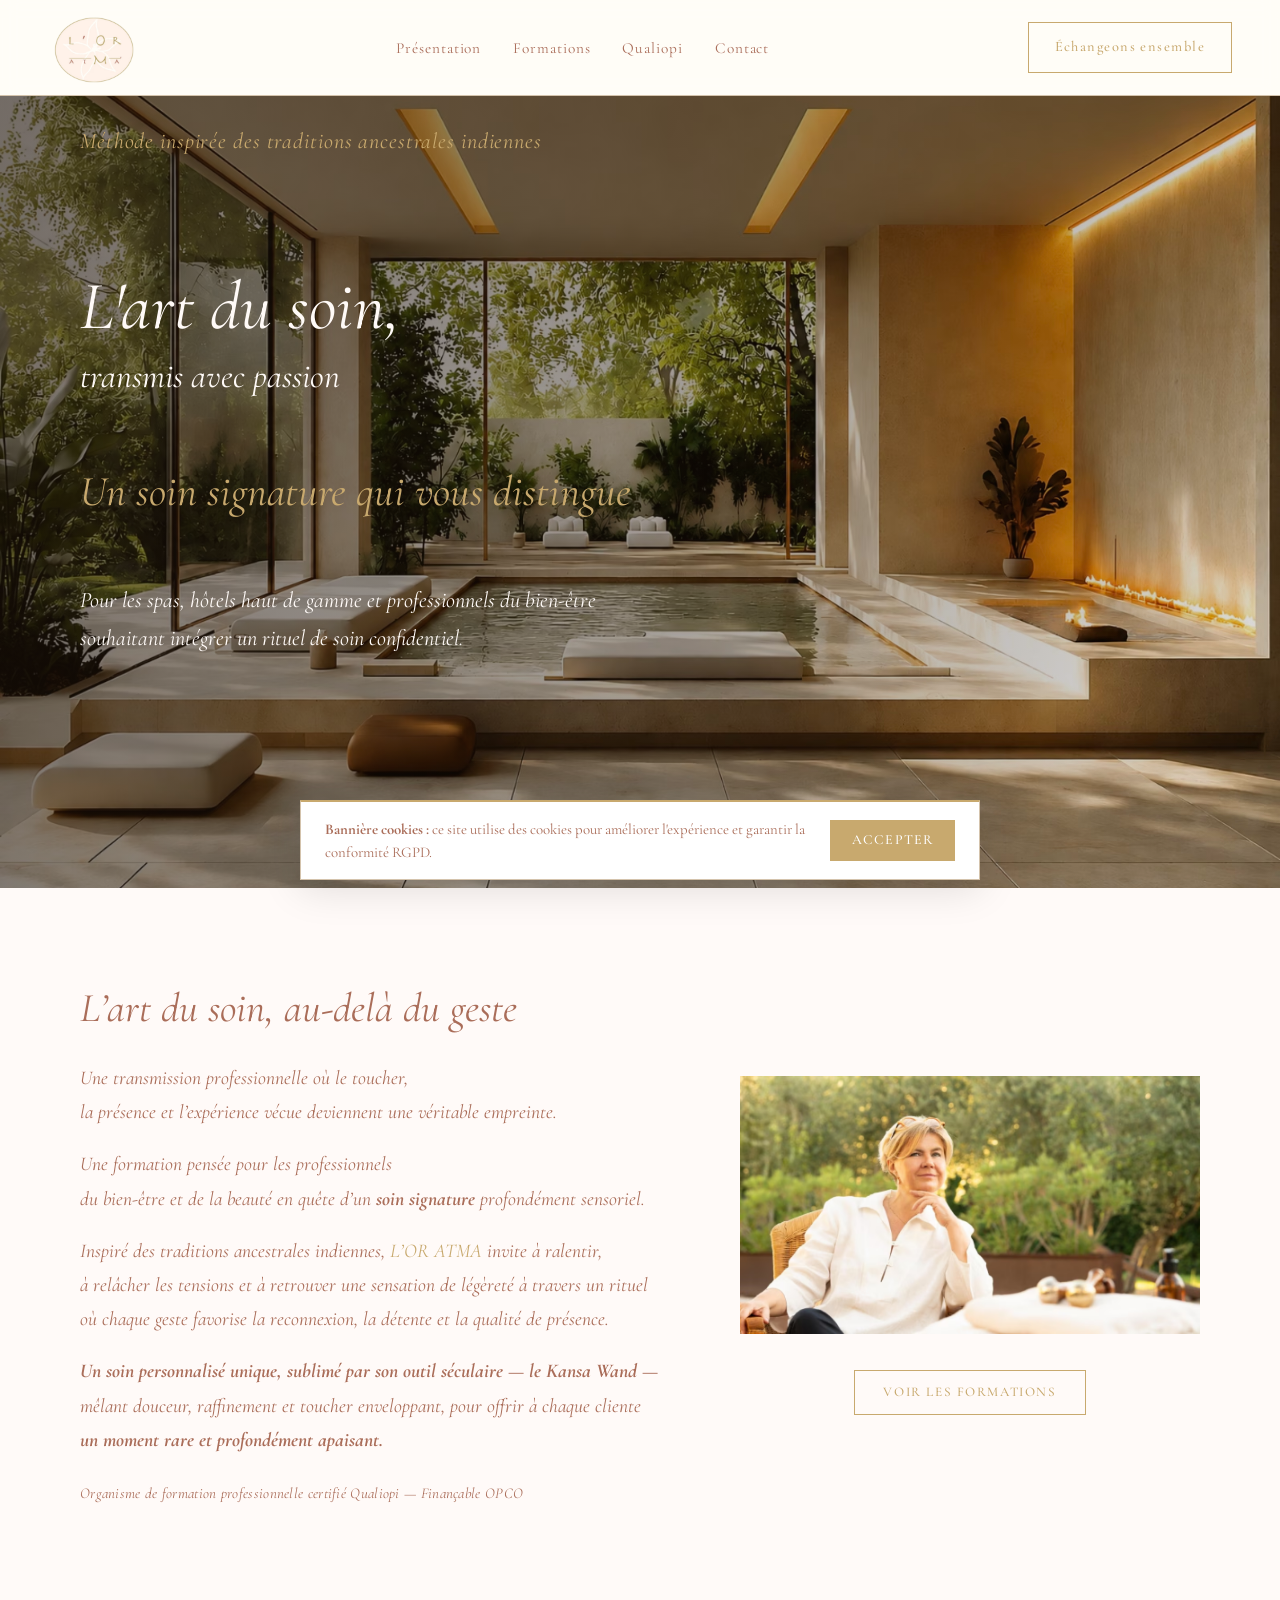
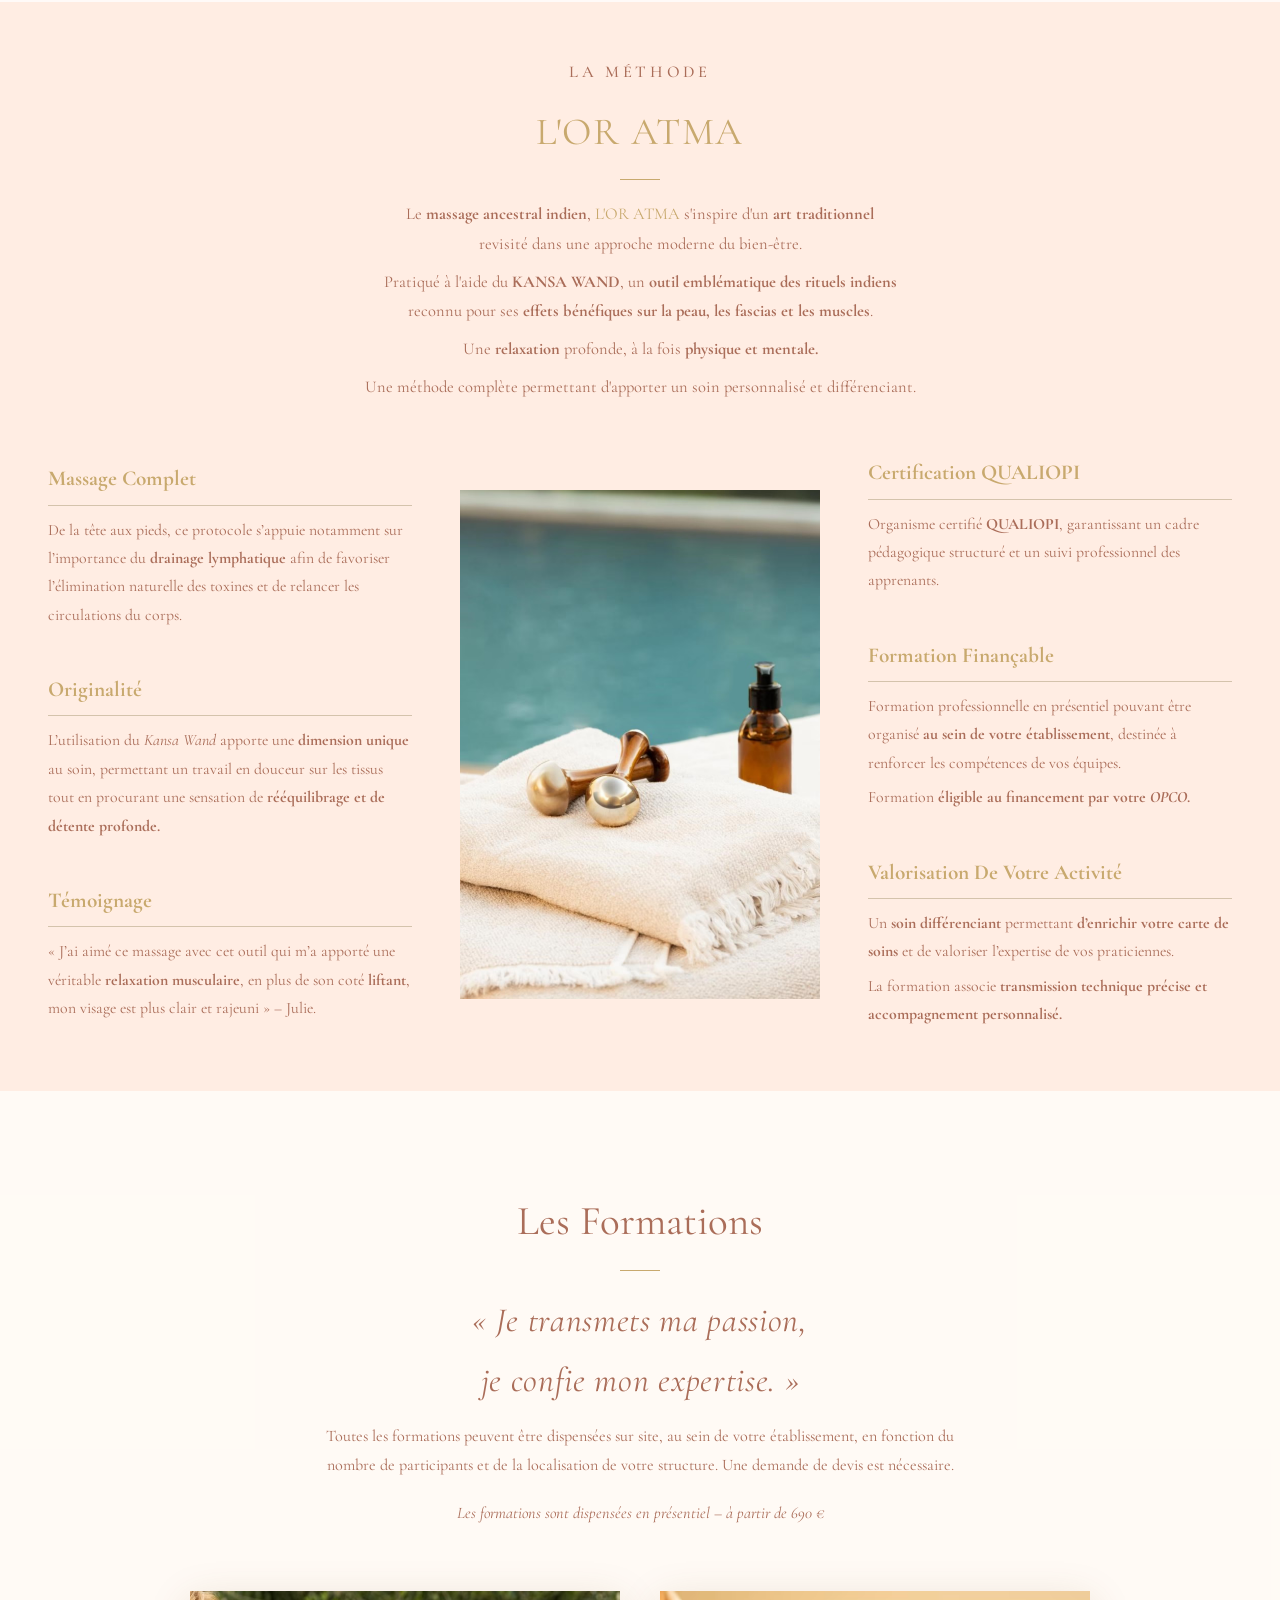
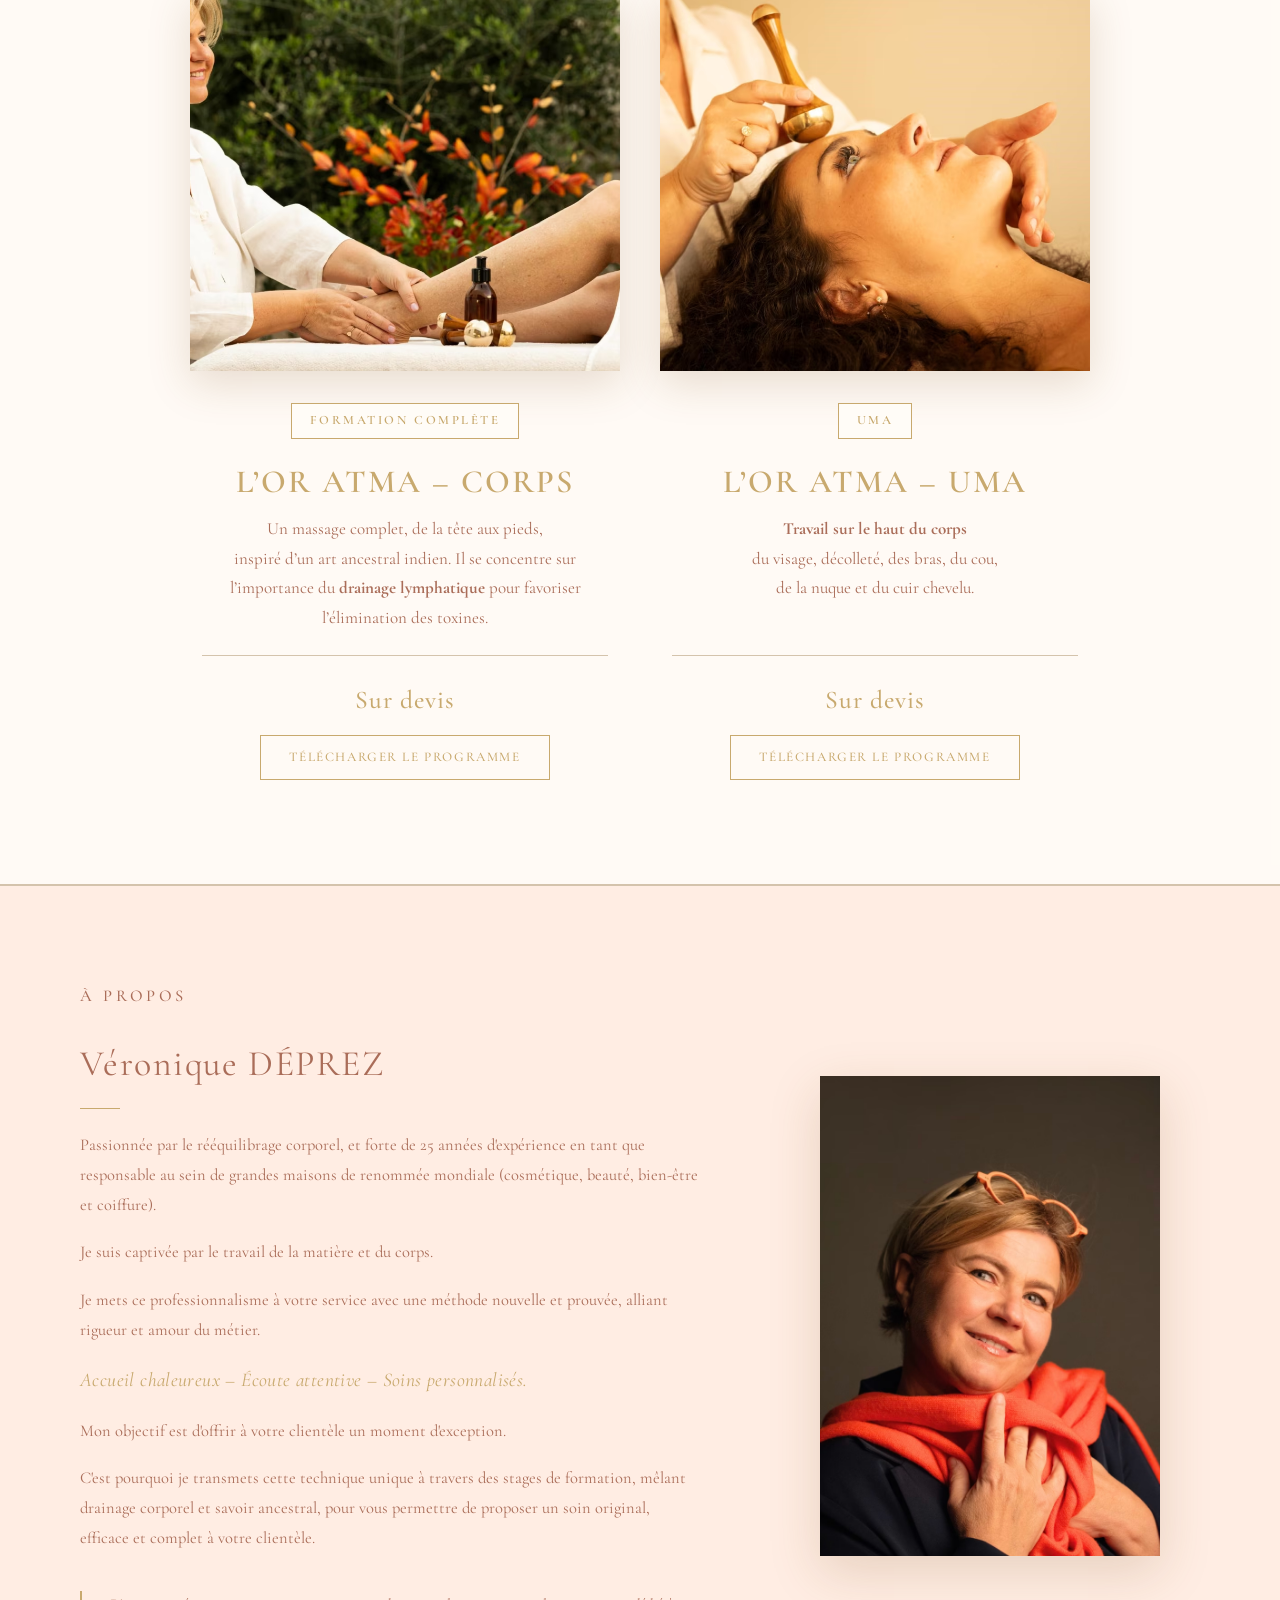
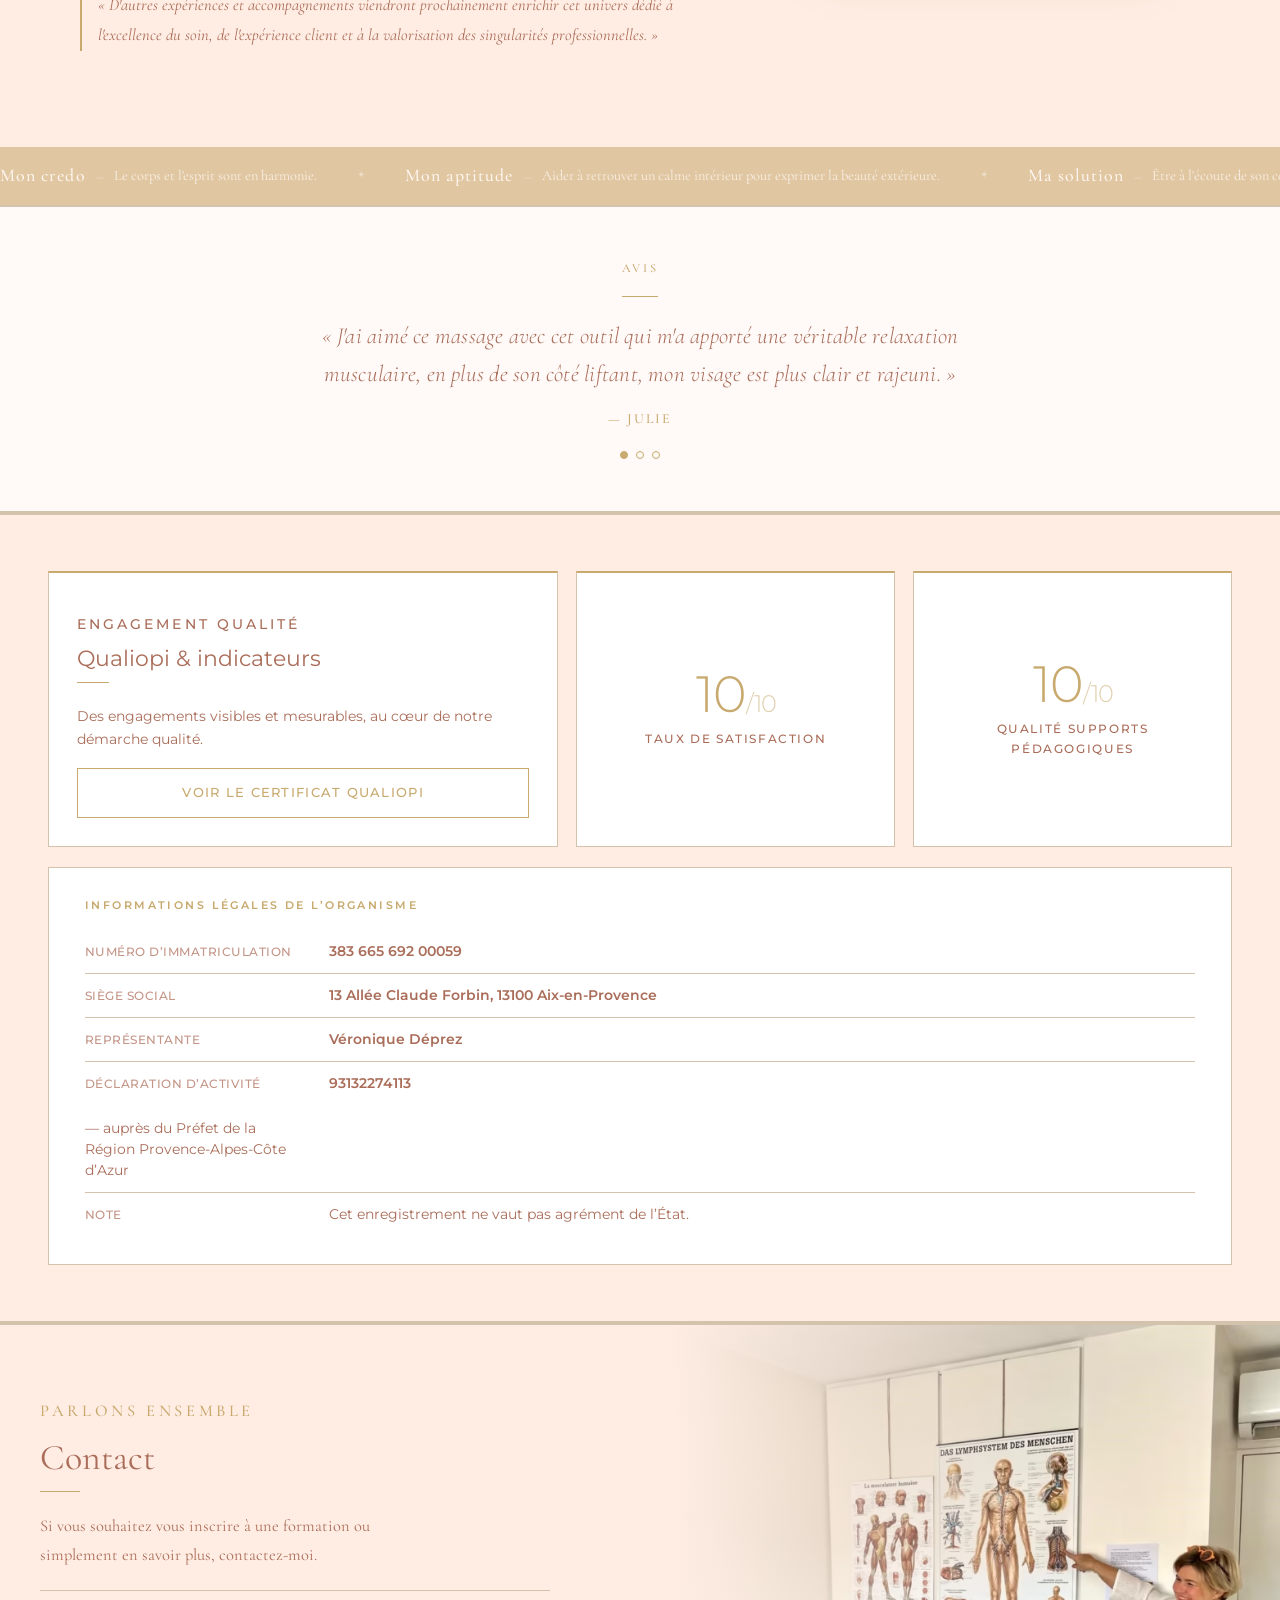
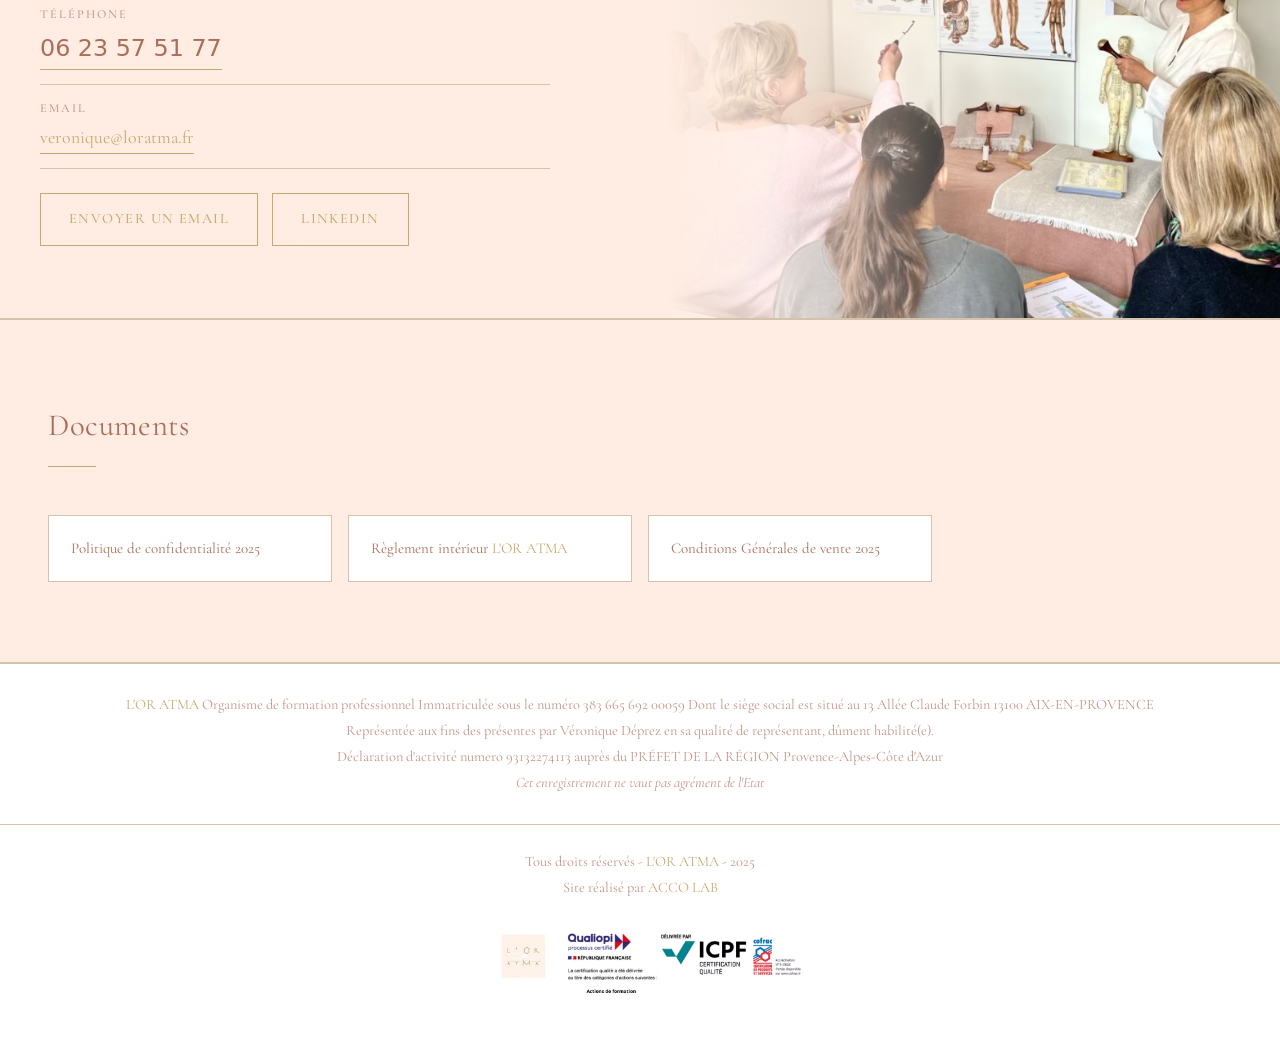
==== commit 97ddd965: "Hero banner : positionnement indépendant des éléments - Chaque texte du banner positionné en absolu " ====
--- a/index.html
+++ b/index.html
@@ -68,12 +68,11 @@
   <main>
     <section class="hero-banner">
       <div class="hero-banner-overlay"></div>
-      <div class="hero-banner-content">
-        <p class="hb-ancestral">Méthode inspirée des traditions ancestrales indiennes</p>
-        <h2 class="hb-title"><span class="hb-title-main">L'art du soin,</span><br><span class="hb-title-sub">transmis avec passion</span></h2>
-        <p class="hb-signature">Un soin signature qui vous distingue</p>
-        <p class="hb-para">Pour les spas, hôtels haut de gamme et professionnels du bien-être<br>souhaitant intégrer un rituel de soin confidentiel.</p>
-      </div>
+      <p class="hb-ancestral">Méthode inspirée des traditions ancestrales indiennes</p>
+      <p class="hb-title-main">L'art du soin,</p>
+      <p class="hb-title-sub">transmis avec passion</p>
+      <p class="hb-signature">Un soin signature qui vous distingue</p>
+      <p class="hb-para">Pour les spas, hôtels haut de gamme et professionnels du bien-être<br>souhaitant intégrer un rituel de soin confidentiel.</p>
     </section>
 
     <section class="hero block-fullwidth">
--- a/styles.css
+++ b/styles.css
@@ -61,8 +61,6 @@
   );
   background-size: cover;
   background-position: center 40%;
-  display: flex;
-  align-items: center;
 }
 
 .hero-banner-overlay {
@@ -76,55 +74,52 @@
   );
 }
 
-.hero-banner-content {
-  position: relative;
-  z-index: 1;
-  padding: 0 80px;
-  max-width: 860px;
+/* Chaque élément est positionné indépendamment */
+.hb-ancestral,
+.hb-title-main,
+.hb-title-sub,
+.hb-signature,
+.hb-para {
+  position: absolute;
+  left: 80px;
+  margin: 0;
   font-family: 'Cormorant Garamond', serif;
   font-style: italic;
+  z-index: 1;
 }
 
 .hb-ancestral {
+  top: 3vh;
   font-size: 1.3rem;
   color: var(--gold);
   letter-spacing: 0.04em;
-  margin-bottom: 28px;
-}
-
-.hb-title {
-  font-family: 'Cormorant Garamond', serif;
-  font-style: italic;
-  font-weight: 400;
-  line-height: 1.1;
-  margin-bottom: 36px;
 }
 
 .hb-title-main {
+  top: 17vh;
   font-size: 4rem;
   color: #fffaf7;
-  display: block;
-  margin-bottom: 2px;
+  font-weight: 400;
 }
 
 .hb-title-sub {
+  top: 28vh;
   font-size: 2rem;
   color: #fffaf7;
-  display: block;
+  font-weight: 400;
 }
 
 .hb-signature {
+  top: 40vh;
   font-size: 2.5rem;
   color: var(--gold);
-  font-style: italic;
-  margin-bottom: 8px;
 }
 
 .hb-para {
+  top: 54vh;
   font-size: 1.3rem;
   color: #fffaf7;
   line-height: 1.7;
-  font-style: italic;
 }
 
 .btn-gold {
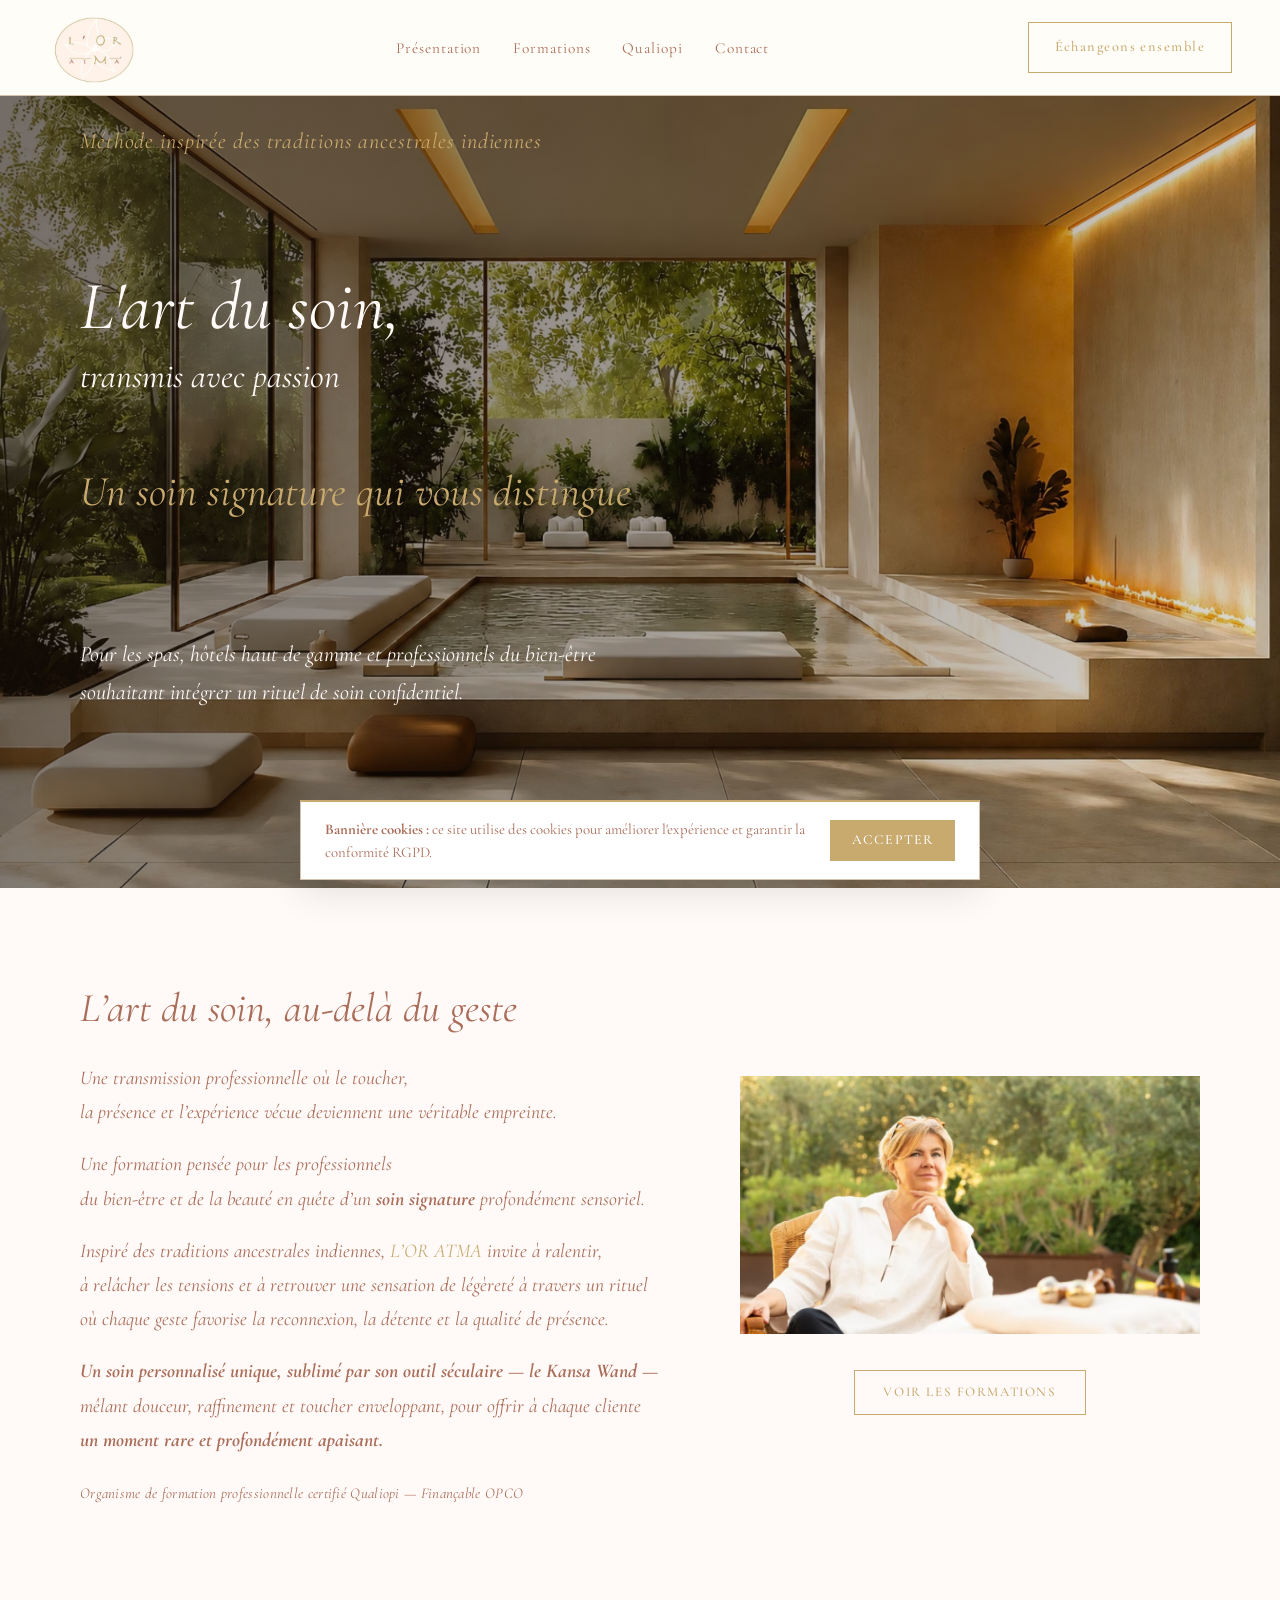
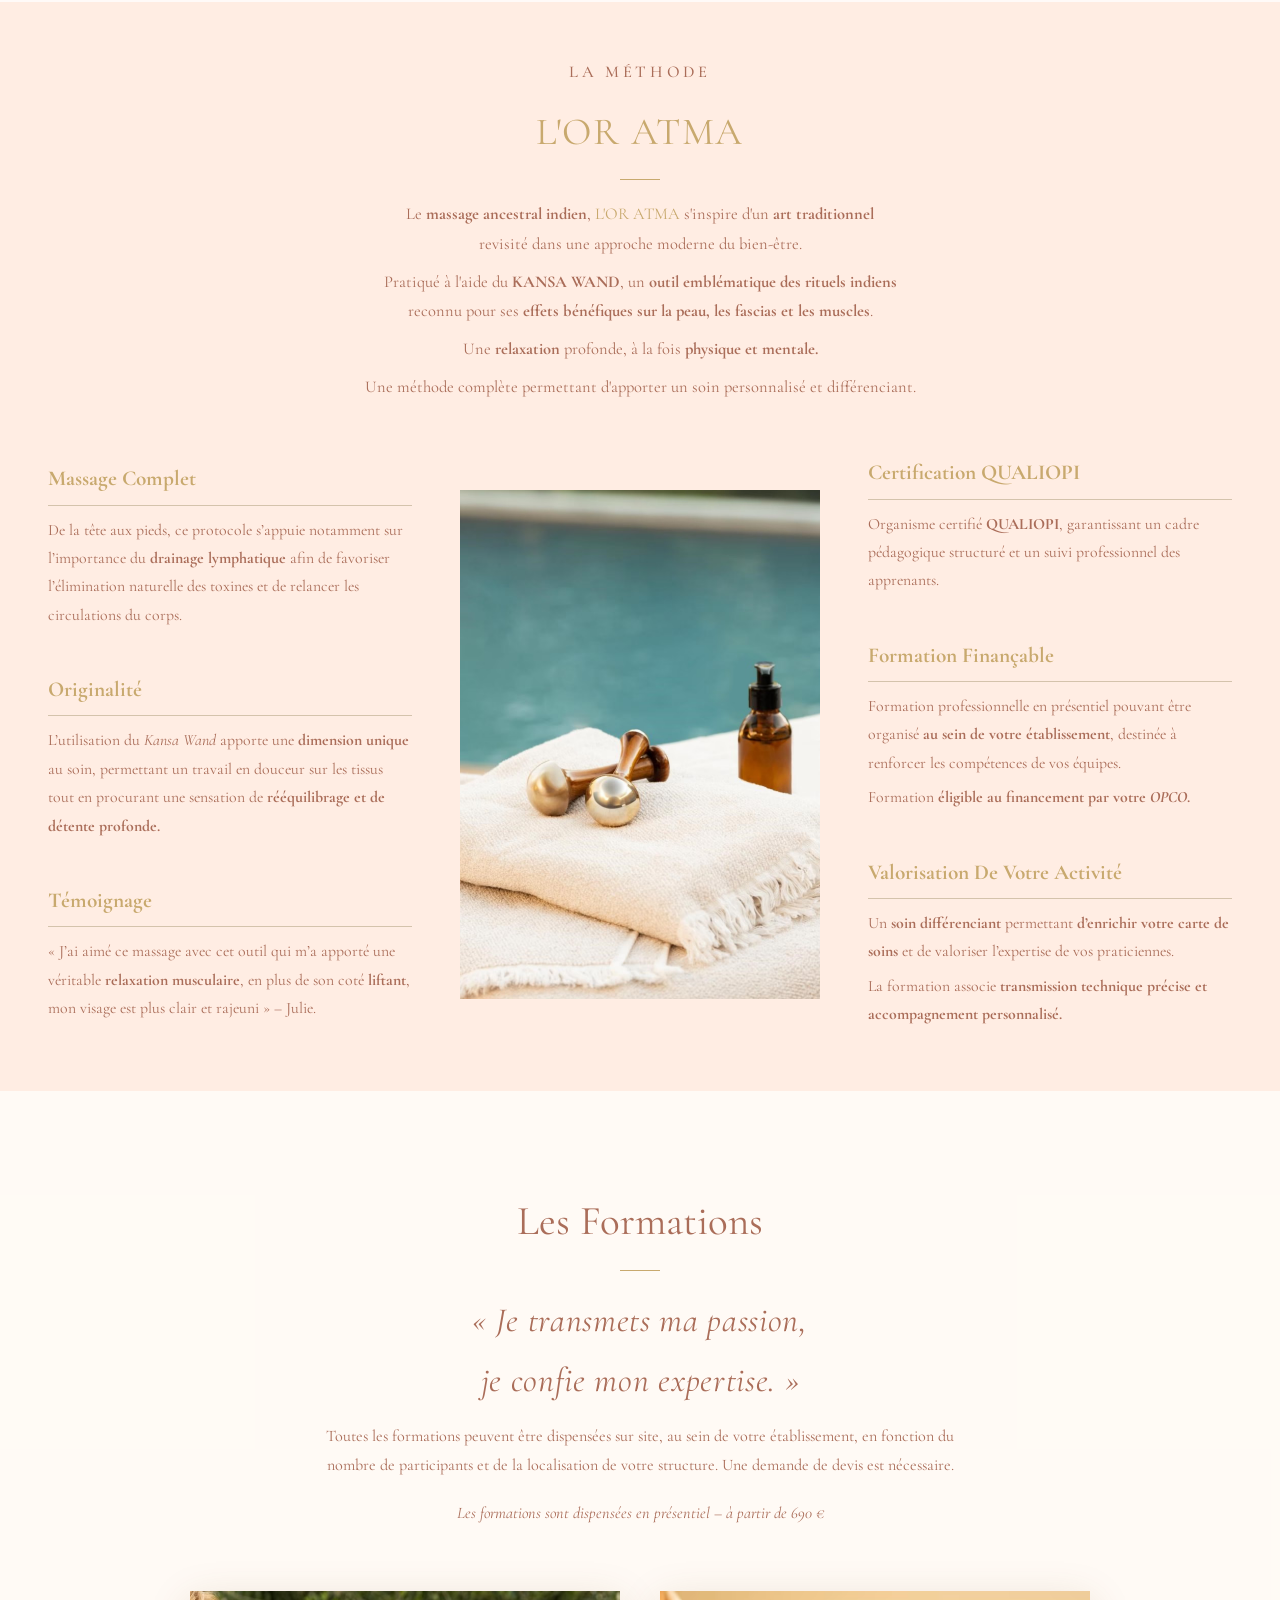
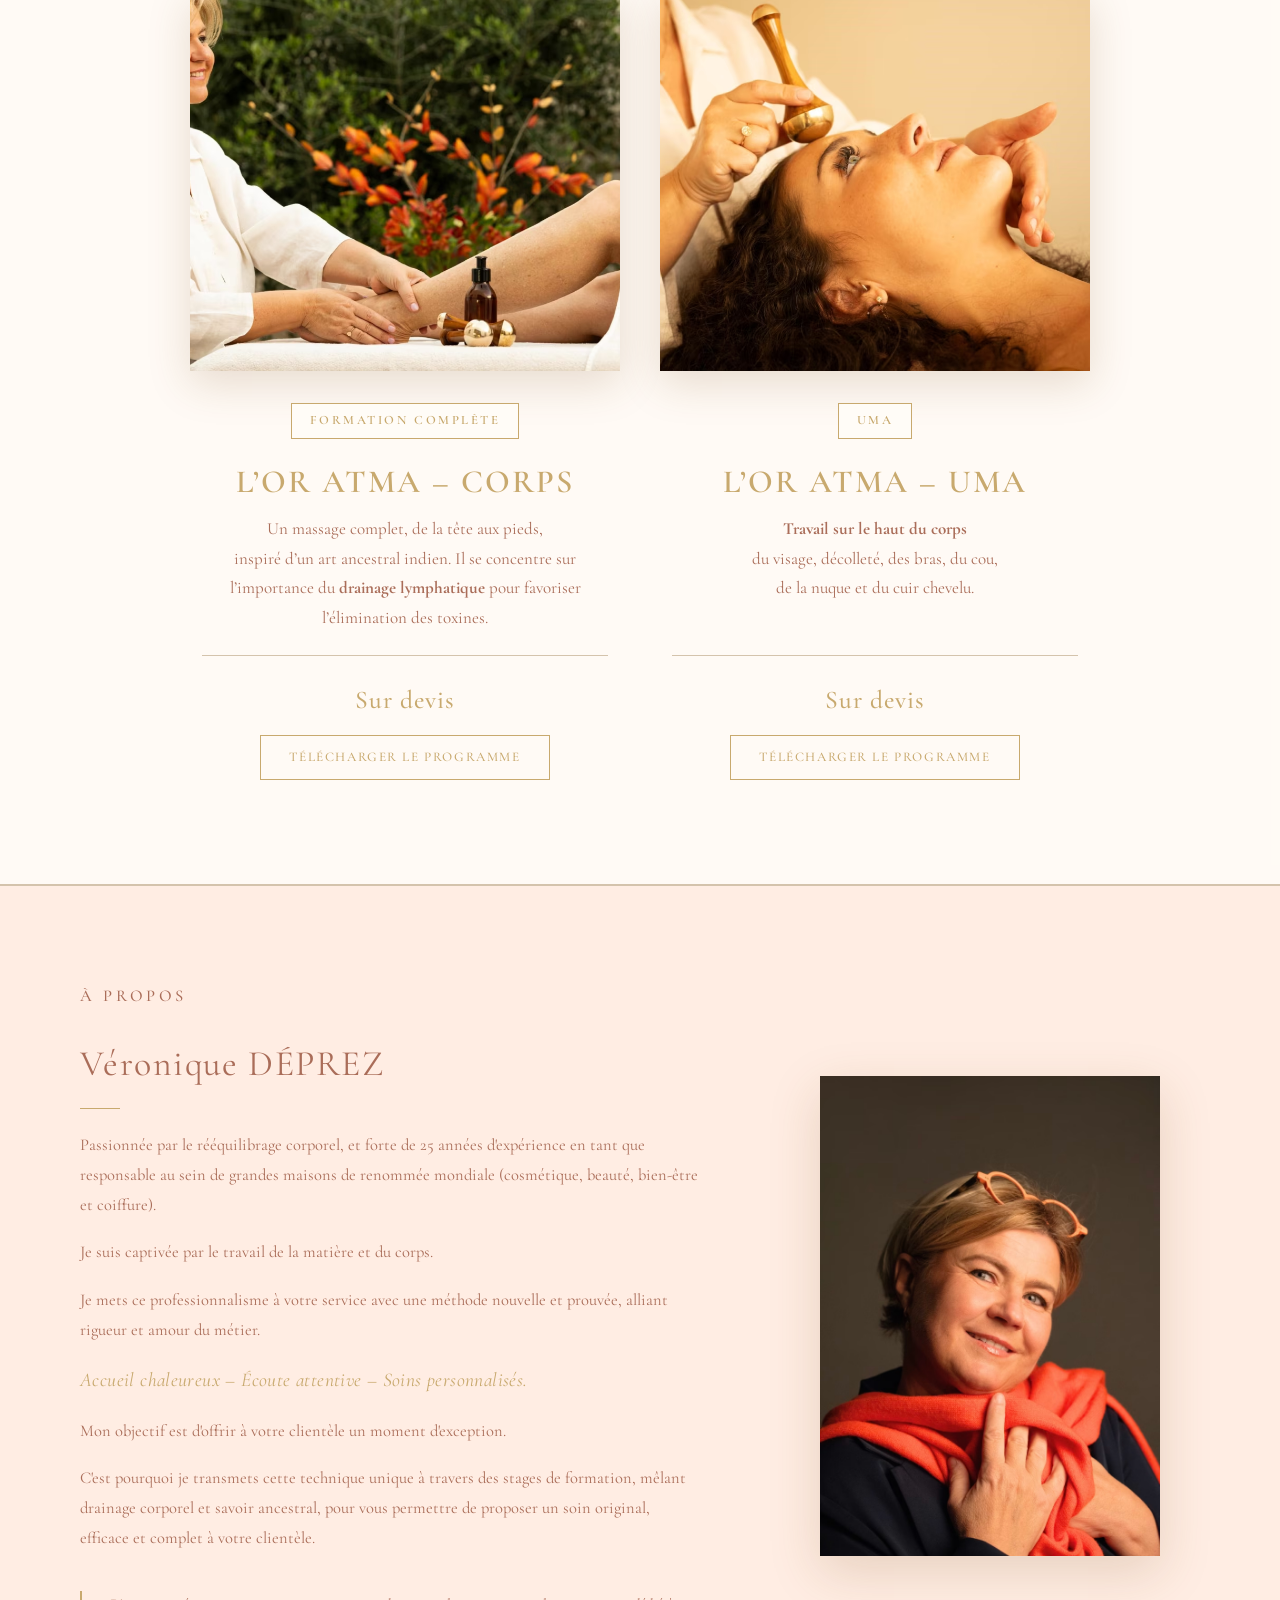
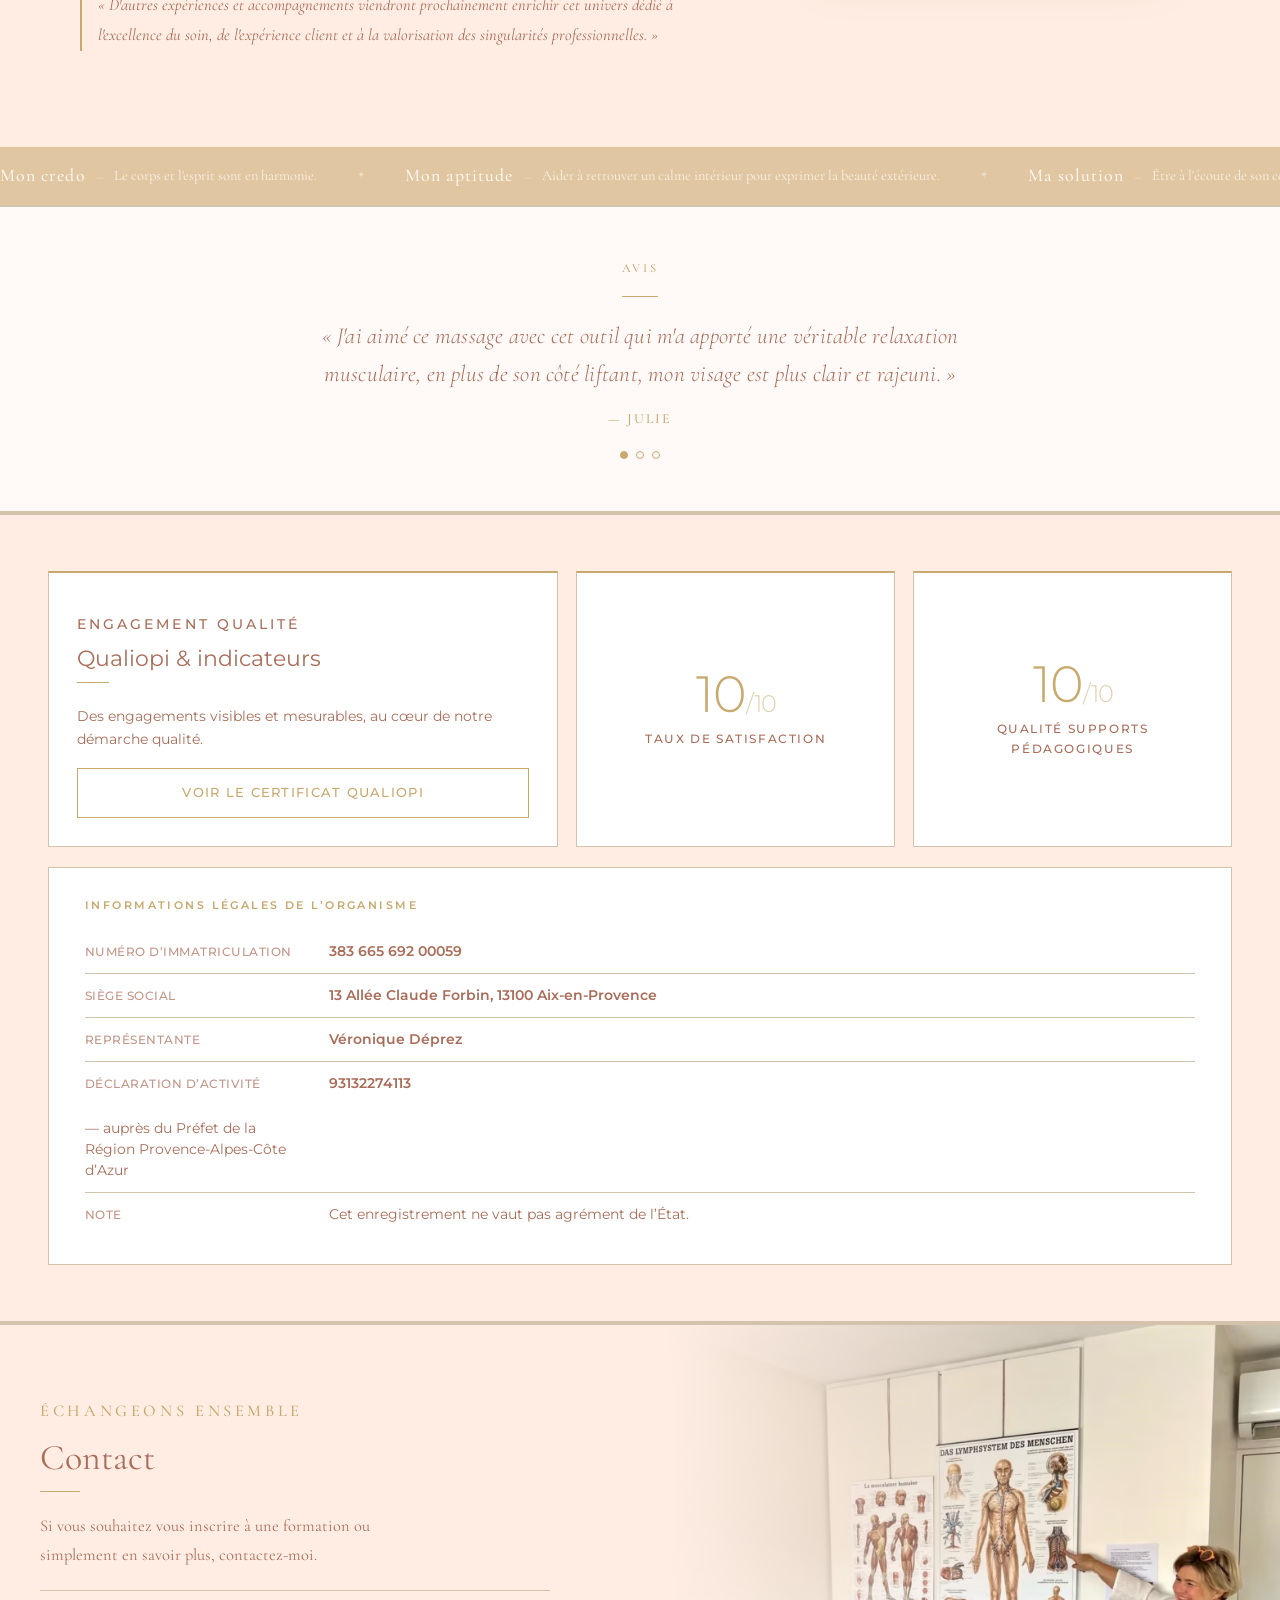
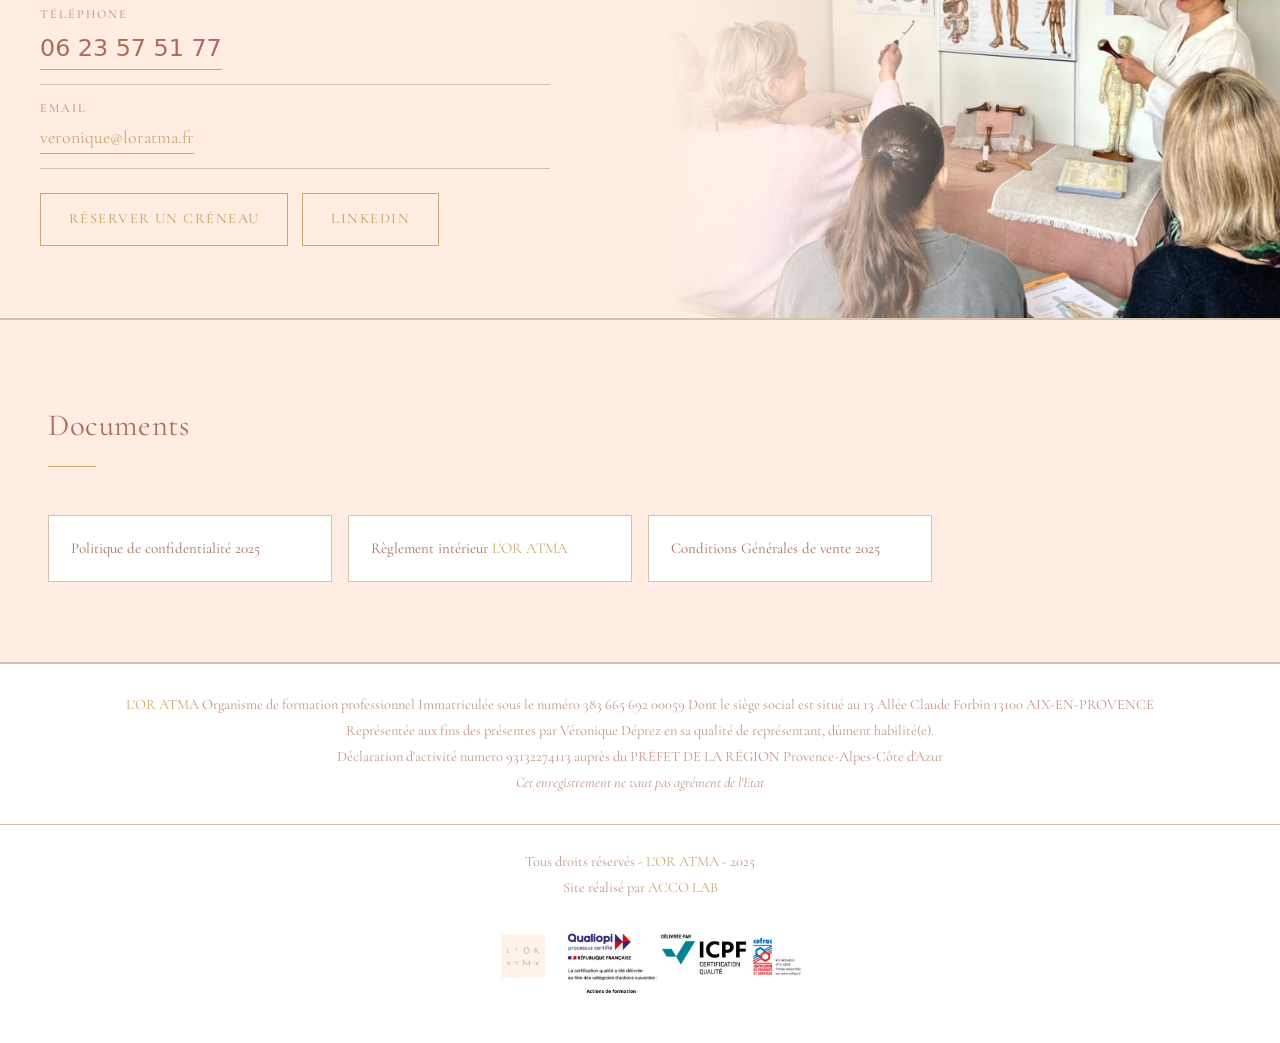
==== commit b3ebde0f: "Contact + mobile hero banner - "Parlons ensemble" → "Échangeons ensemble" - Bouton "Réserver un crén" ====
--- a/index.html
+++ b/index.html
@@ -306,7 +306,7 @@
 
     <section id="contact" class="contact-panel">
       <div class="contact-content">
-        <p class="eyebrow">Parlons ensemble</p>
+        <p class="eyebrow">Échangeons ensemble</p>
         <h3>Contact</h3>
         <p>Si vous souhaitez vous inscrire à une formation ou simplement en savoir plus, contactez-moi.</p>
         <div class="contact-info">
@@ -320,7 +320,7 @@
           </div>
         </div>
         <div class="contact-actions">
-          <a class="btn-outline-gold" href="mailto:veronique@loratma.fr">Envoyer un email</a>
+          <a class="btn-outline-gold" href="https://calendar.google.com/calendar/u/0/appointments/schedules/AcZssZ2oRgZIHQdevuXuNztTUXTyO3UpxW9iWs0GC5u8cWhoiU3SxNgR9P4tCvQp7UAGhaZK36ilixby" target="_blank" rel="noreferrer">Réserver un créneau</a>
           <a class="btn-outline-gold" href="https://www.linkedin.com/in/l-or-atma-fondatrice-de-la-m%C3%A9thode-/" target="_blank" rel="noreferrer">LinkedIn</a>
         </div>
       </div>
--- a/styles.css
+++ b/styles.css
@@ -116,7 +116,7 @@
 }
 
 .hb-para {
-  top: 54vh;
+  top: 60vh;
   font-size: 1.3rem;
   color: #fffaf7;
   line-height: 1.7;
@@ -159,11 +159,46 @@
 
 @media (max-width: 780px) {
   .hero-banner {
-    min-height: 70vh;
-  }
-
-  .hero-banner-content {
-    padding: 0 28px;
+    min-height: 100svh;
+    display: flex;
+    flex-direction: column;
+    justify-content: flex-start;
+    padding: 100px 28px 48px;
+  }
+
+  .hb-ancestral,
+  .hb-title-main,
+  .hb-title-sub,
+  .hb-signature,
+  .hb-para {
+    position: static;
+    left: auto;
+    top: auto;
+  }
+
+  .hb-ancestral {
+    font-size: 0.95rem;
+    margin-bottom: 20px;
+  }
+
+  .hb-title-main {
+    font-size: 2.6rem;
+    margin-bottom: 4px;
+  }
+
+  .hb-title-sub {
+    font-size: 1.5rem;
+    margin-bottom: 24px;
+  }
+
+  .hb-signature {
+    font-size: 1.75rem;
+    margin-bottom: 14px;
+  }
+
+  .hb-para {
+    font-size: 1rem;
+    line-height: 1.65;
   }
 }
 
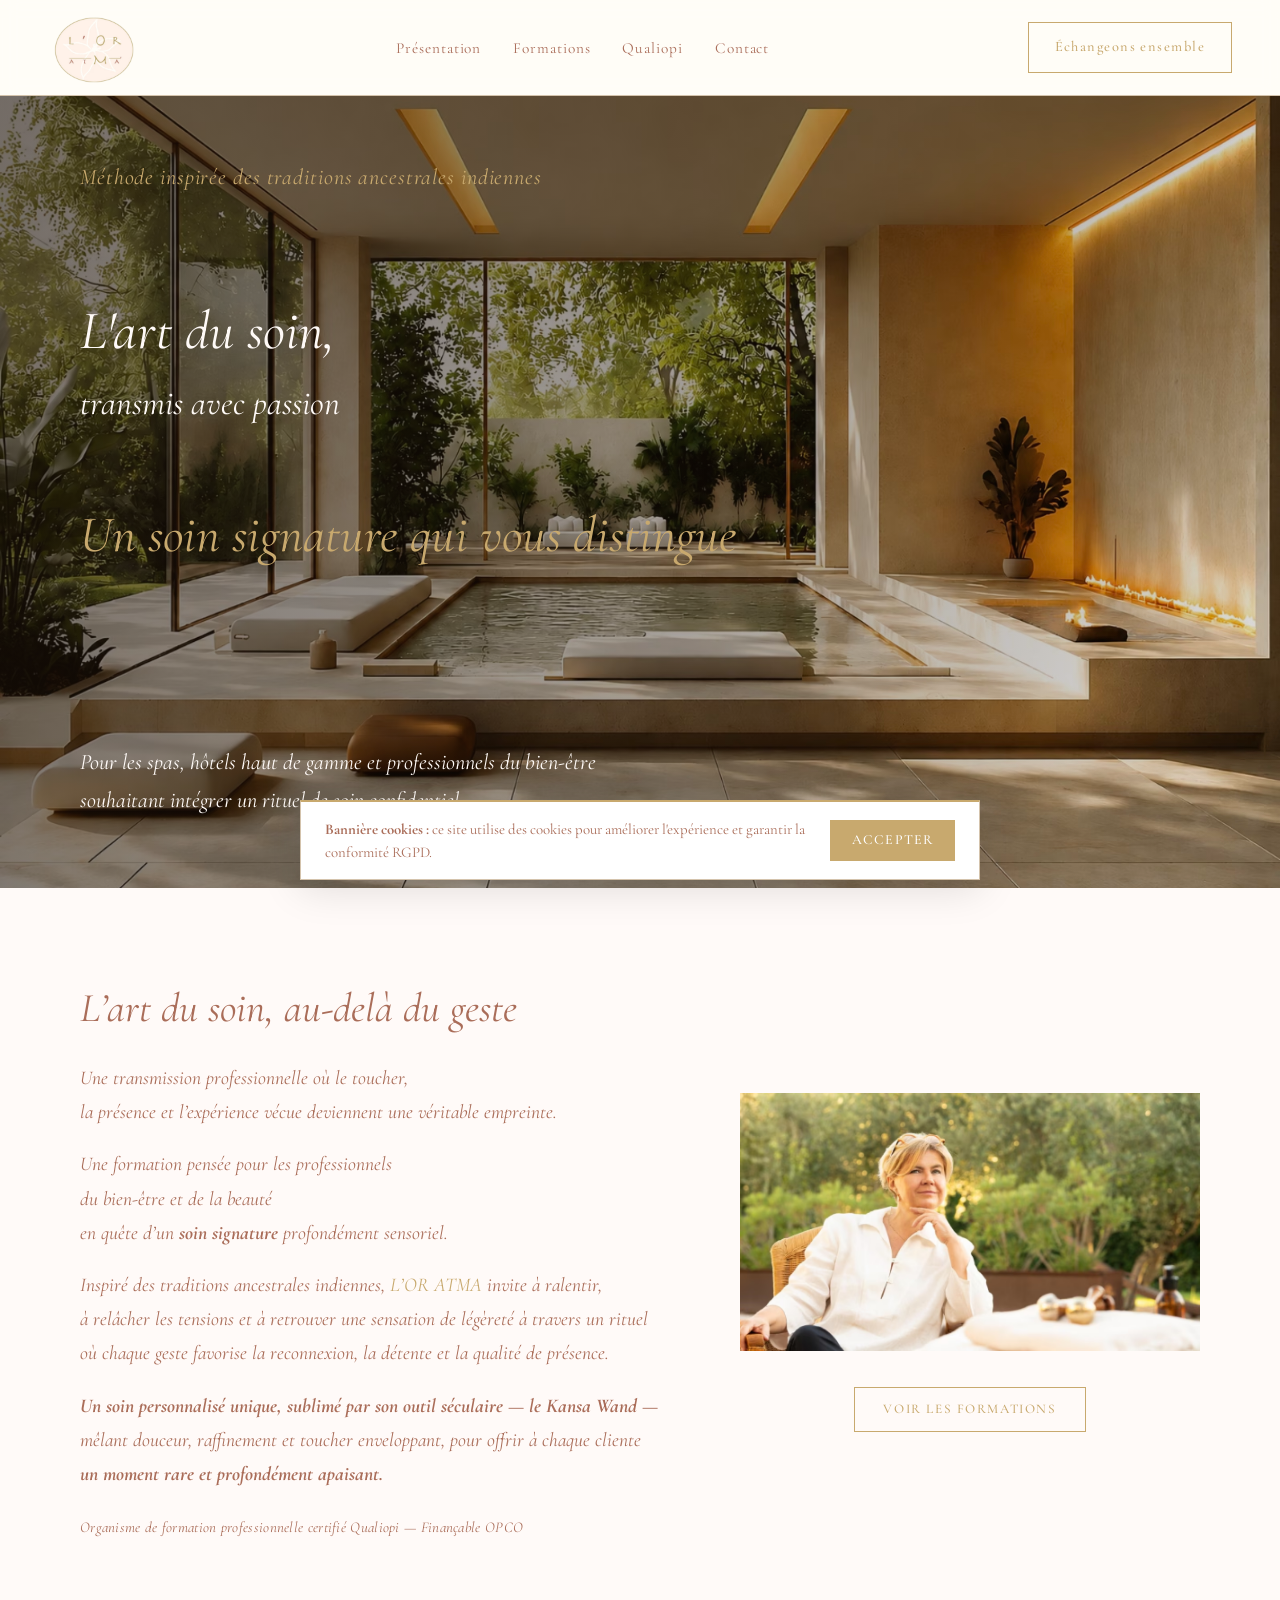
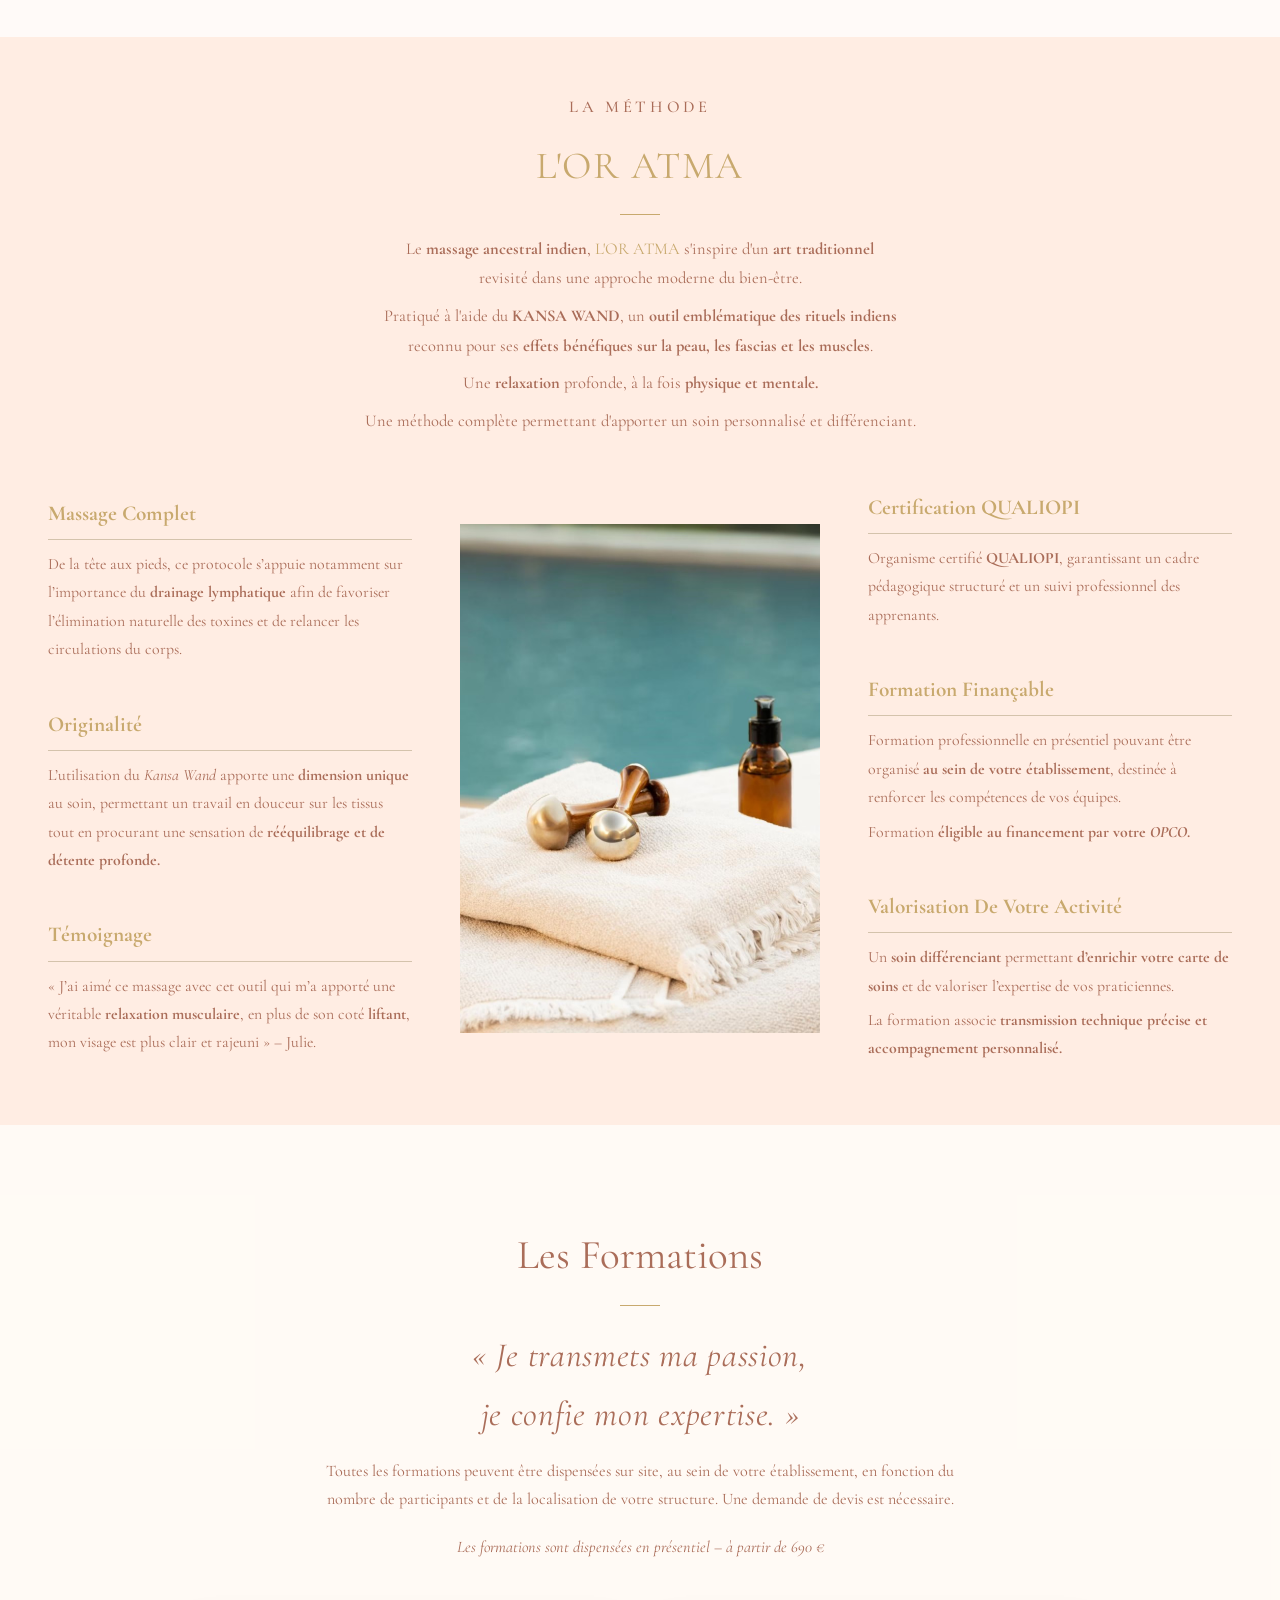
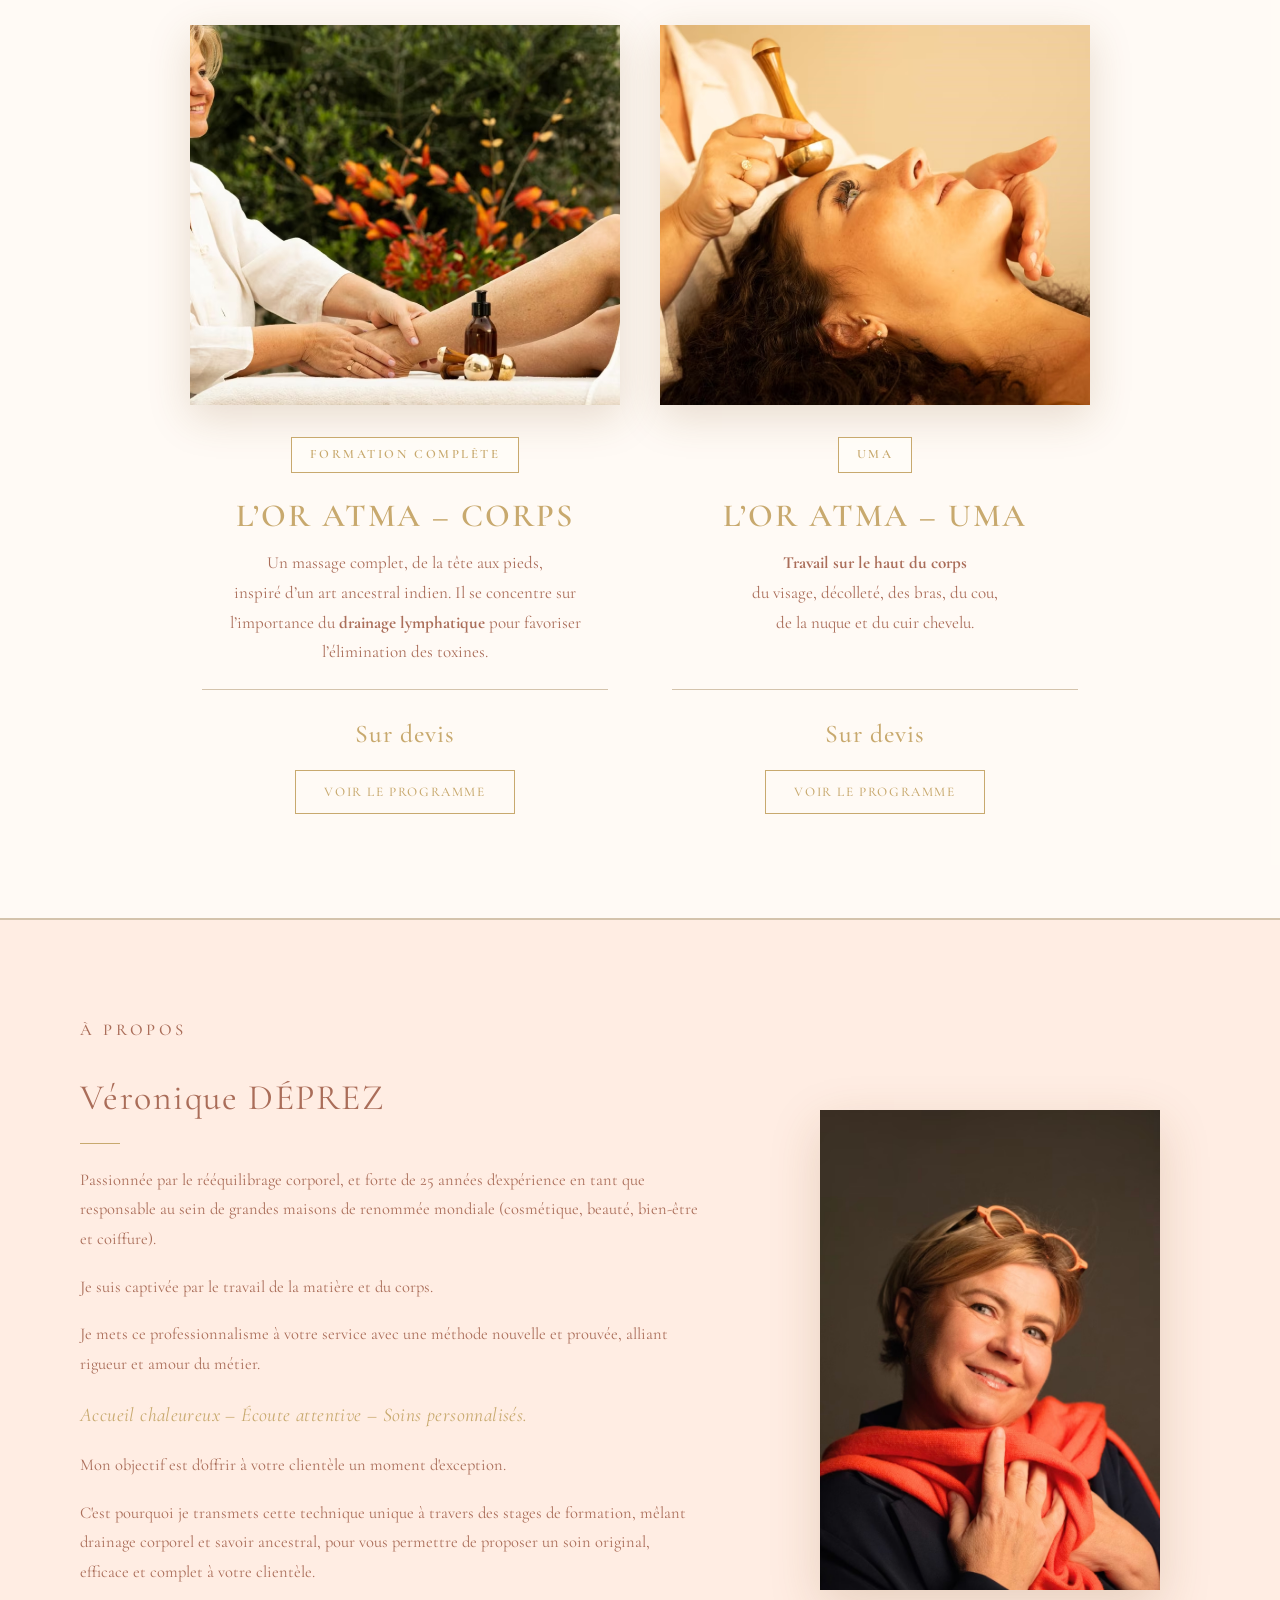
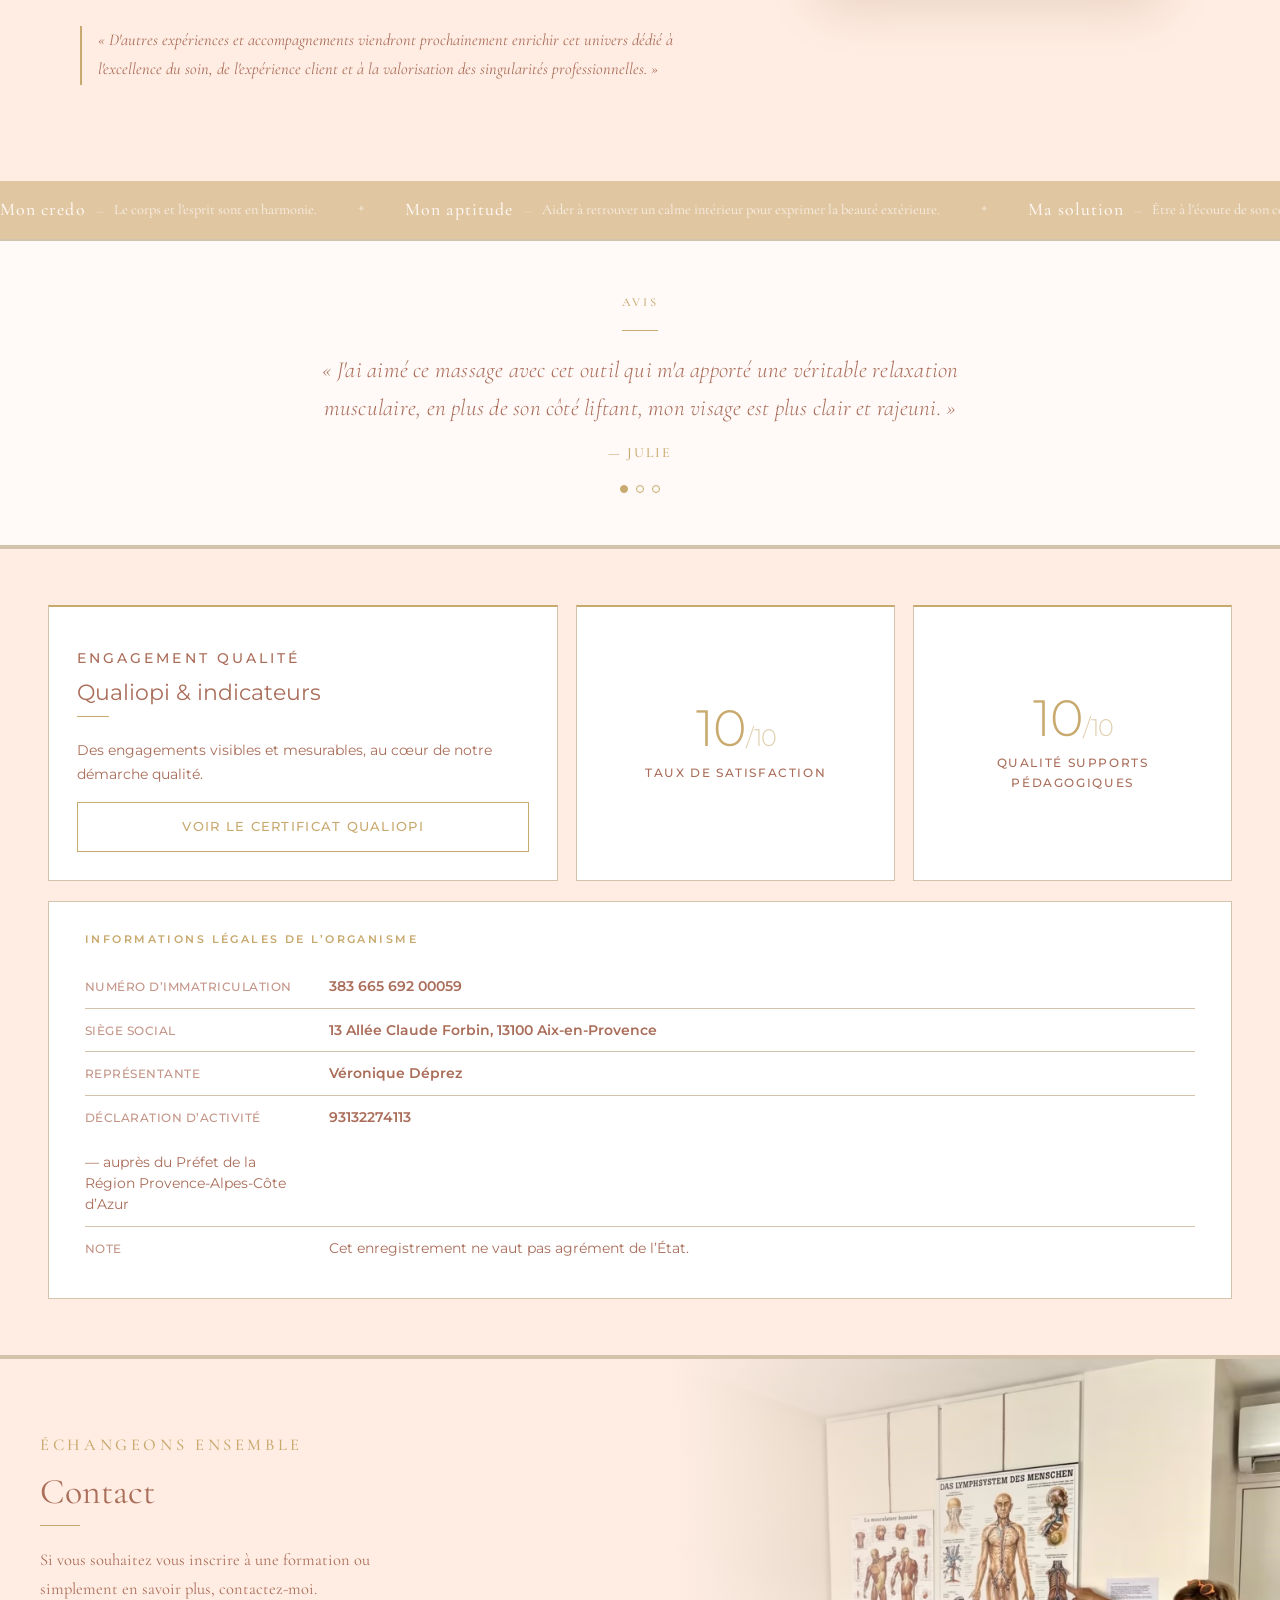
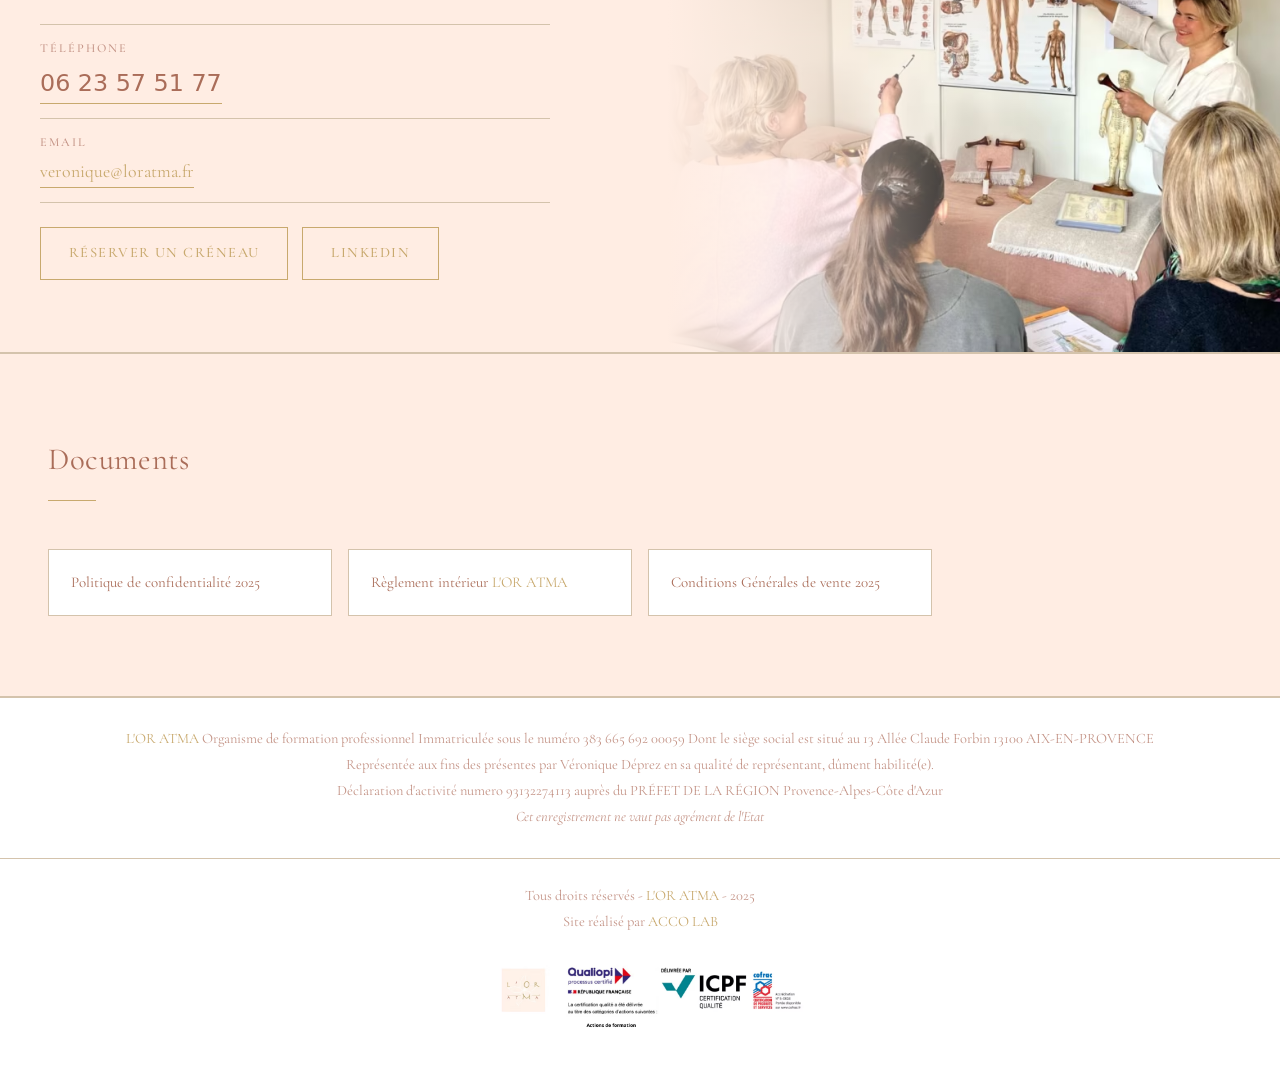
==== commit 1a1995ad: "Aperçu programme en modale + ajustements hero banner - Remplacement du téléchargement PDF par aperçu" ====
--- a/index.html
+++ b/index.html
@@ -79,7 +79,7 @@
       <div class="hero-copy">
         <h2 class="hero-copy-title">L’art du soin, au-delà du geste</h2>
         <p class="hero-copy-p">Une transmission professionnelle où le toucher,<br>la présence et l’expérience vécue deviennent une véritable empreinte.</p>
-        <p class="hero-copy-p">Une formation pensée pour les professionnels<br>du bien-être et de la beauté en quête d’un <strong>soin signature</strong> profondément sensoriel.</p>
+        <p class="hero-copy-p">Une formation pensée pour les professionnels<br>du bien-être et de la beauté<br>en quête d’un <strong>soin signature</strong> profondément sensoriel.</p>
         <p class="hero-copy-p">Inspiré des traditions ancestrales indiennes, <span class="lb-g">L</span><span class="lb-r">’</span><span class="lb-g">OR</span> <span class="lb-r">AT</span><span class="lb-g">M</span><span class="lb-r">A</span> invite à ralentir,<br>à relâcher les tensions et à retrouver une sensation de légèreté à travers un rituel<br>où chaque geste favorise la reconnexion, la détente et la qualité de présence.</p>
         <p class="hero-copy-p"><strong>Un soin personnalisé unique, sublimé par son outil séculaire — le Kansa Wand —</strong><br>mêlant douceur, raffinement et toucher enveloppant, pour offrir à chaque cliente<br><strong>un moment rare et profondément apaisant.</strong></p>
         <p class="hero-copy-small">Organisme de formation professionnelle certifié Qualiopi — Finançable OPCO</p>
@@ -173,7 +173,7 @@
             <p>Un massage complet, de la tête aux pieds,<br>inspiré d’un art ancestral indien. Il se concentre sur<br>l’importance du <strong>drainage lymphatique</strong> pour favoriser<br>l’élimination des toxines.</p>
             <div class="formation-card-footer">
               <span class="formation-price">Sur devis</span>
-              <a class="btn-formation" href="image/Programme%20CORPS%20site%20internet.pdf" target="_blank" rel="noreferrer">Télécharger le programme</a>
+              <button class="btn-formation btn-programme" onclick="openProgramme('corps')">Voir le programme</button>
             </div>
           </div>
         </article>
@@ -194,7 +194,7 @@
             <p><strong>Travail sur le haut du corps</strong><br>du visage, décolleté, des bras, du cou,<br>de la nuque et du cuir chevelu.</p>
             <div class="formation-card-footer">
               <span class="formation-price">Sur devis</span>
-              <a class="btn-formation" href="image/Programme%20UMA%20site%20internet.pdf" target="_blank" rel="noreferrer">Télécharger le programme</a>
+              <button class="btn-formation btn-programme" onclick="openProgramme('uma')">Voir le programme</button>
             </div>
           </div>
         </article>
@@ -368,6 +368,27 @@
     </div>
   </footer>
 
+  <!-- Modales programme -->
+  <div id="modal-corps" class="programme-modal" onclick="closeProgramme(this)">
+    <div class="programme-modal-inner" onclick="event.stopPropagation()">
+      <button class="programme-modal-close" onclick="closeProgramme(document.getElementById('modal-corps'))">&times;</button>
+      <picture>
+        <source srcset="image/programme-corps.webp" type="image/webp">
+        <img src="image/programme-corps.png" alt="Programme L'OR ATMA – CORPS" />
+      </picture>
+    </div>
+  </div>
+
+  <div id="modal-uma" class="programme-modal" onclick="closeProgramme(this)">
+    <div class="programme-modal-inner" onclick="event.stopPropagation()">
+      <button class="programme-modal-close" onclick="closeProgramme(document.getElementById('modal-uma'))">&times;</button>
+      <picture>
+        <source srcset="image/programme-uma.webp" type="image/webp">
+        <img src="image/programme-uma.png" alt="Programme L'OR ATMA – uMA" />
+      </picture>
+    </div>
+  </div>
+
   <script src="script.js"></script>
 </body>
 </html>
--- a/styles.css
+++ b/styles.css
@@ -89,34 +89,34 @@
 }
 
 .hb-ancestral {
-  top: 3vh;
+  top: 7vh;
   font-size: 1.3rem;
   color: var(--gold);
   letter-spacing: 0.04em;
 }
 
 .hb-title-main {
-  top: 17vh;
-  font-size: 4rem;
+  top: 21vh;
+  font-size: 3.2rem;
   color: #fffaf7;
   font-weight: 400;
 }
 
 .hb-title-sub {
-  top: 28vh;
+  top: 31vh;
   font-size: 2rem;
   color: #fffaf7;
   font-weight: 400;
 }
 
 .hb-signature {
-  top: 40vh;
-  font-size: 2.5rem;
+  top: 44vh;
+  font-size: 3rem;
   color: var(--gold);
 }
 
 .hb-para {
-  top: 60vh;
+  top: 72vh;
   font-size: 1.3rem;
   color: #fffaf7;
   line-height: 1.7;
@@ -182,17 +182,17 @@
   }
 
   .hb-title-main {
-    font-size: 2.6rem;
+    font-size: 2.2rem;
     margin-bottom: 4px;
   }
 
   .hb-title-sub {
-    font-size: 1.5rem;
+    font-size: 1.4rem;
     margin-bottom: 24px;
   }
 
   .hb-signature {
-    font-size: 1.75rem;
+    font-size: 2rem;
     margin-bottom: 14px;
   }
 
@@ -2255,3 +2255,63 @@
     width: 100%;
   }
 }
+
+/* ── MODALES PROGRAMME ── */
+.programme-modal {
+  display: none;
+  position: fixed;
+  inset: 0;
+  z-index: 1000;
+  background: rgba(20, 12, 6, 0.82);
+  backdrop-filter: blur(8px);
+  -webkit-backdrop-filter: blur(8px);
+  align-items: center;
+  justify-content: center;
+  padding: 24px;
+}
+
+.programme-modal.is-open {
+  display: flex;
+}
+
+.programme-modal-inner {
+  position: relative;
+  max-width: 640px;
+  width: 100%;
+  box-shadow: 0 32px 80px rgba(0,0,0,0.5);
+  border: 1px solid rgba(200,169,110,0.25);
+  border-radius: 2px;
+  overflow: hidden;
+  animation: modalIn 0.3s ease;
+}
+
+.programme-modal-inner img {
+  width: 100%;
+  height: auto;
+  display: block;
+  filter: brightness(1.08) contrast(1.02);
+}
+
+.programme-modal-close {
+  position: absolute;
+  top: 12px;
+  right: 14px;
+  background: rgba(200,169,110,0.9);
+  color: #fff;
+  border: none;
+  width: 32px;
+  height: 32px;
+  font-size: 1.3rem;
+  cursor: pointer;
+  display: flex;
+  align-items: center;
+  justify-content: center;
+  border-radius: 50%;
+  z-index: 1;
+  line-height: 1;
+}
+
+@keyframes modalIn {
+  from { opacity: 0; transform: scale(0.95) translateY(12px); }
+  to   { opacity: 1; transform: scale(1) translateY(0); }
+}
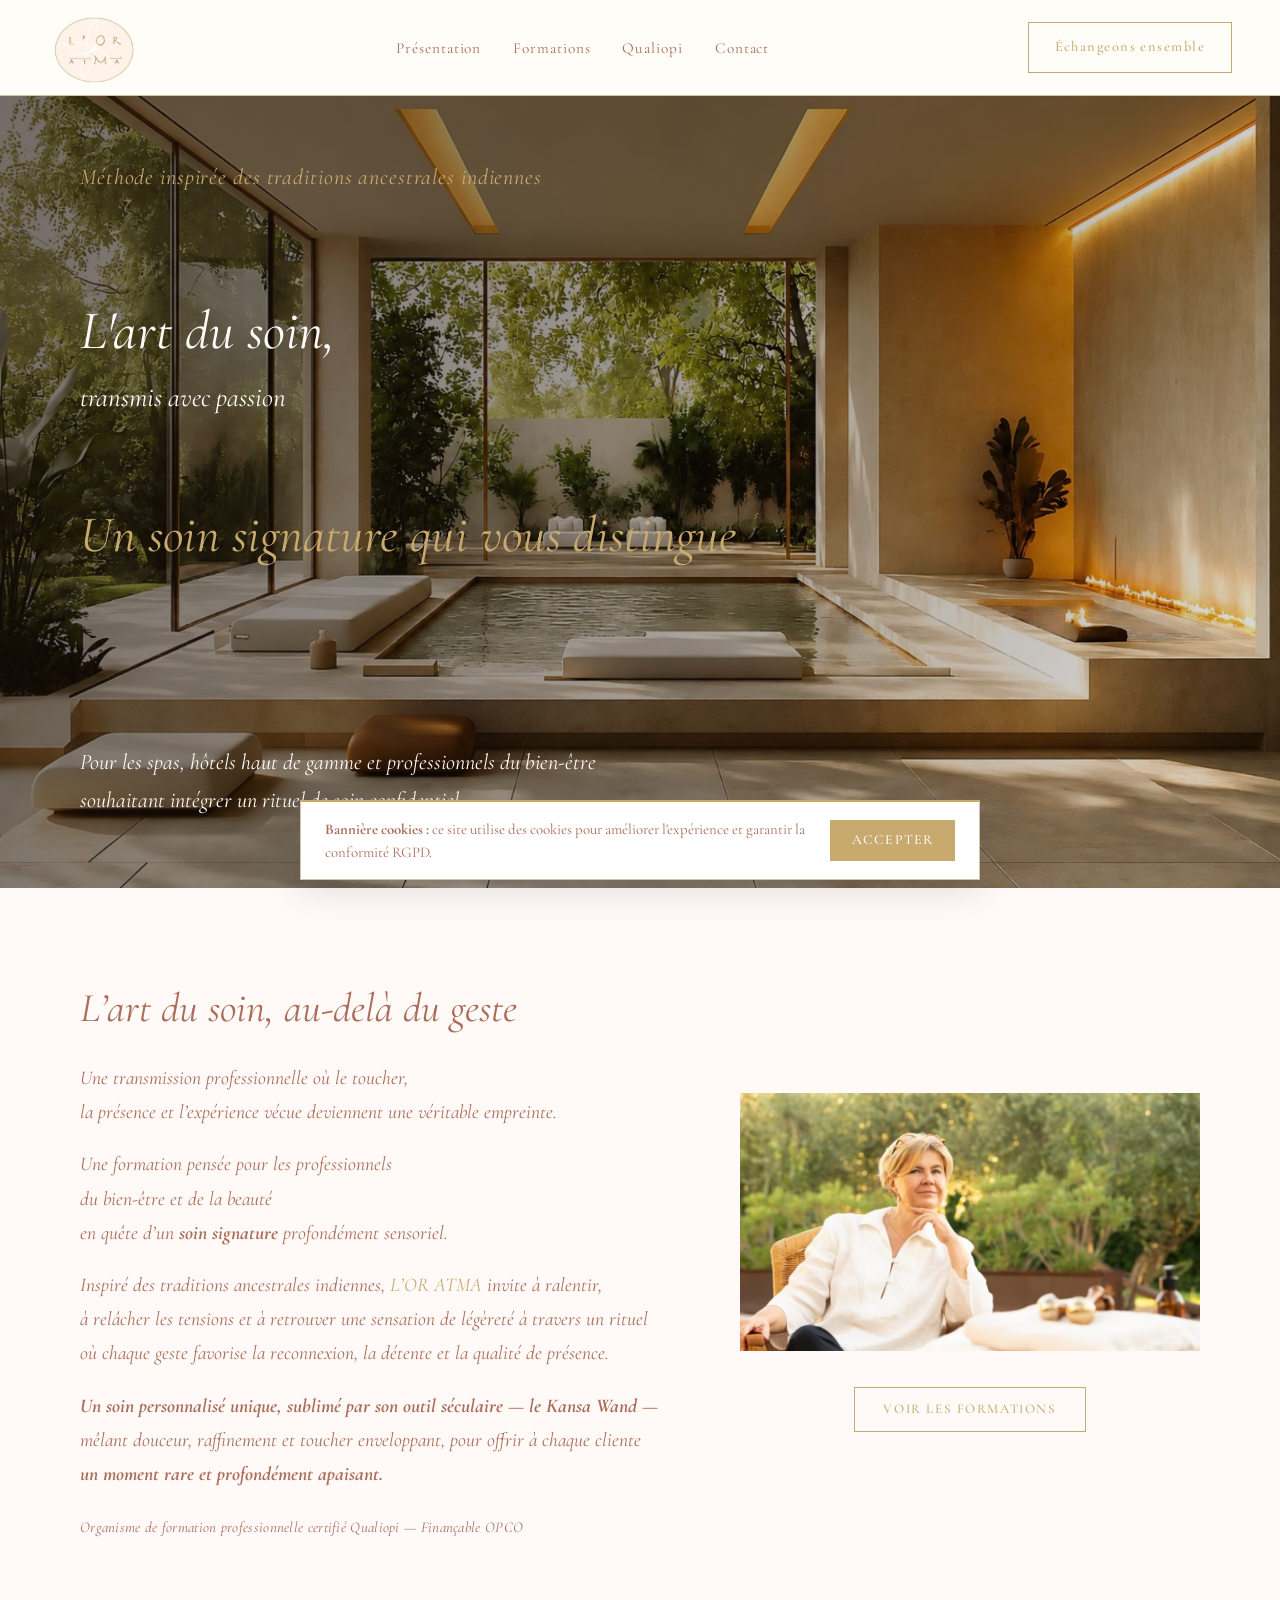
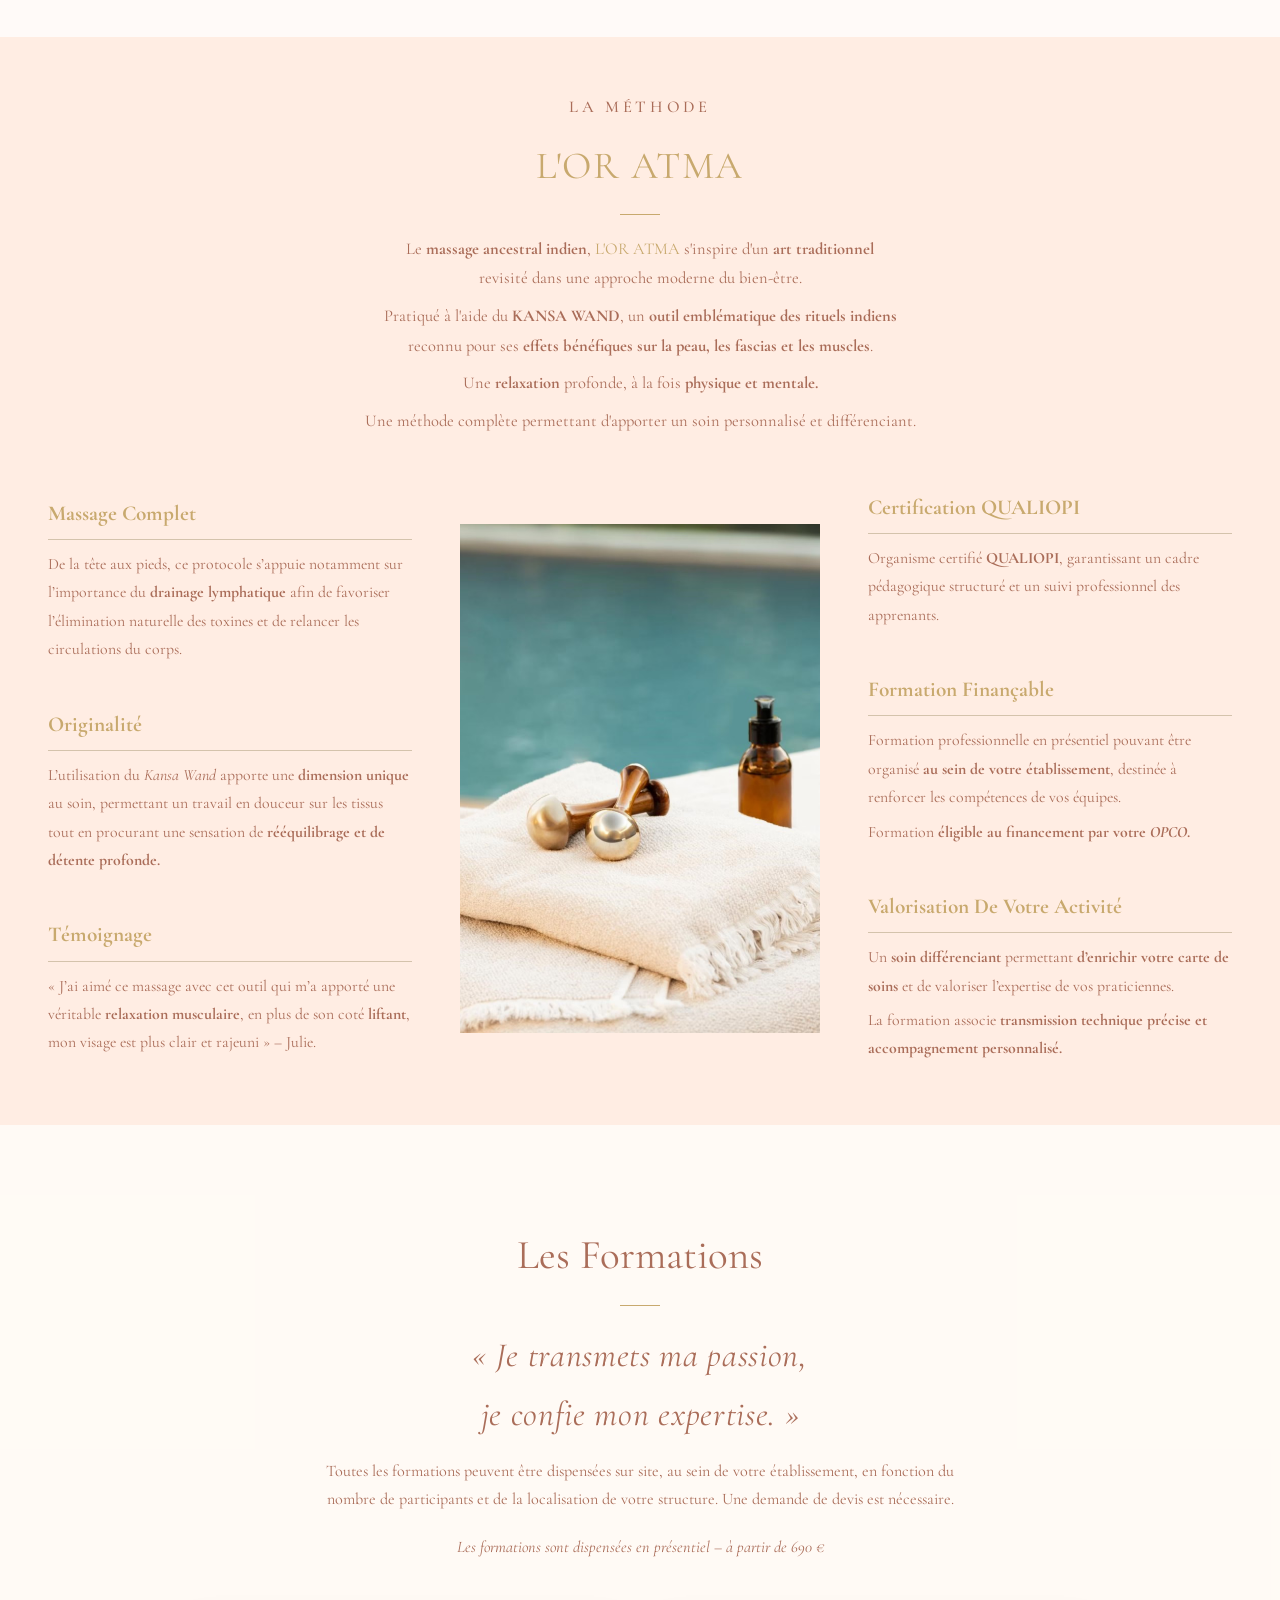
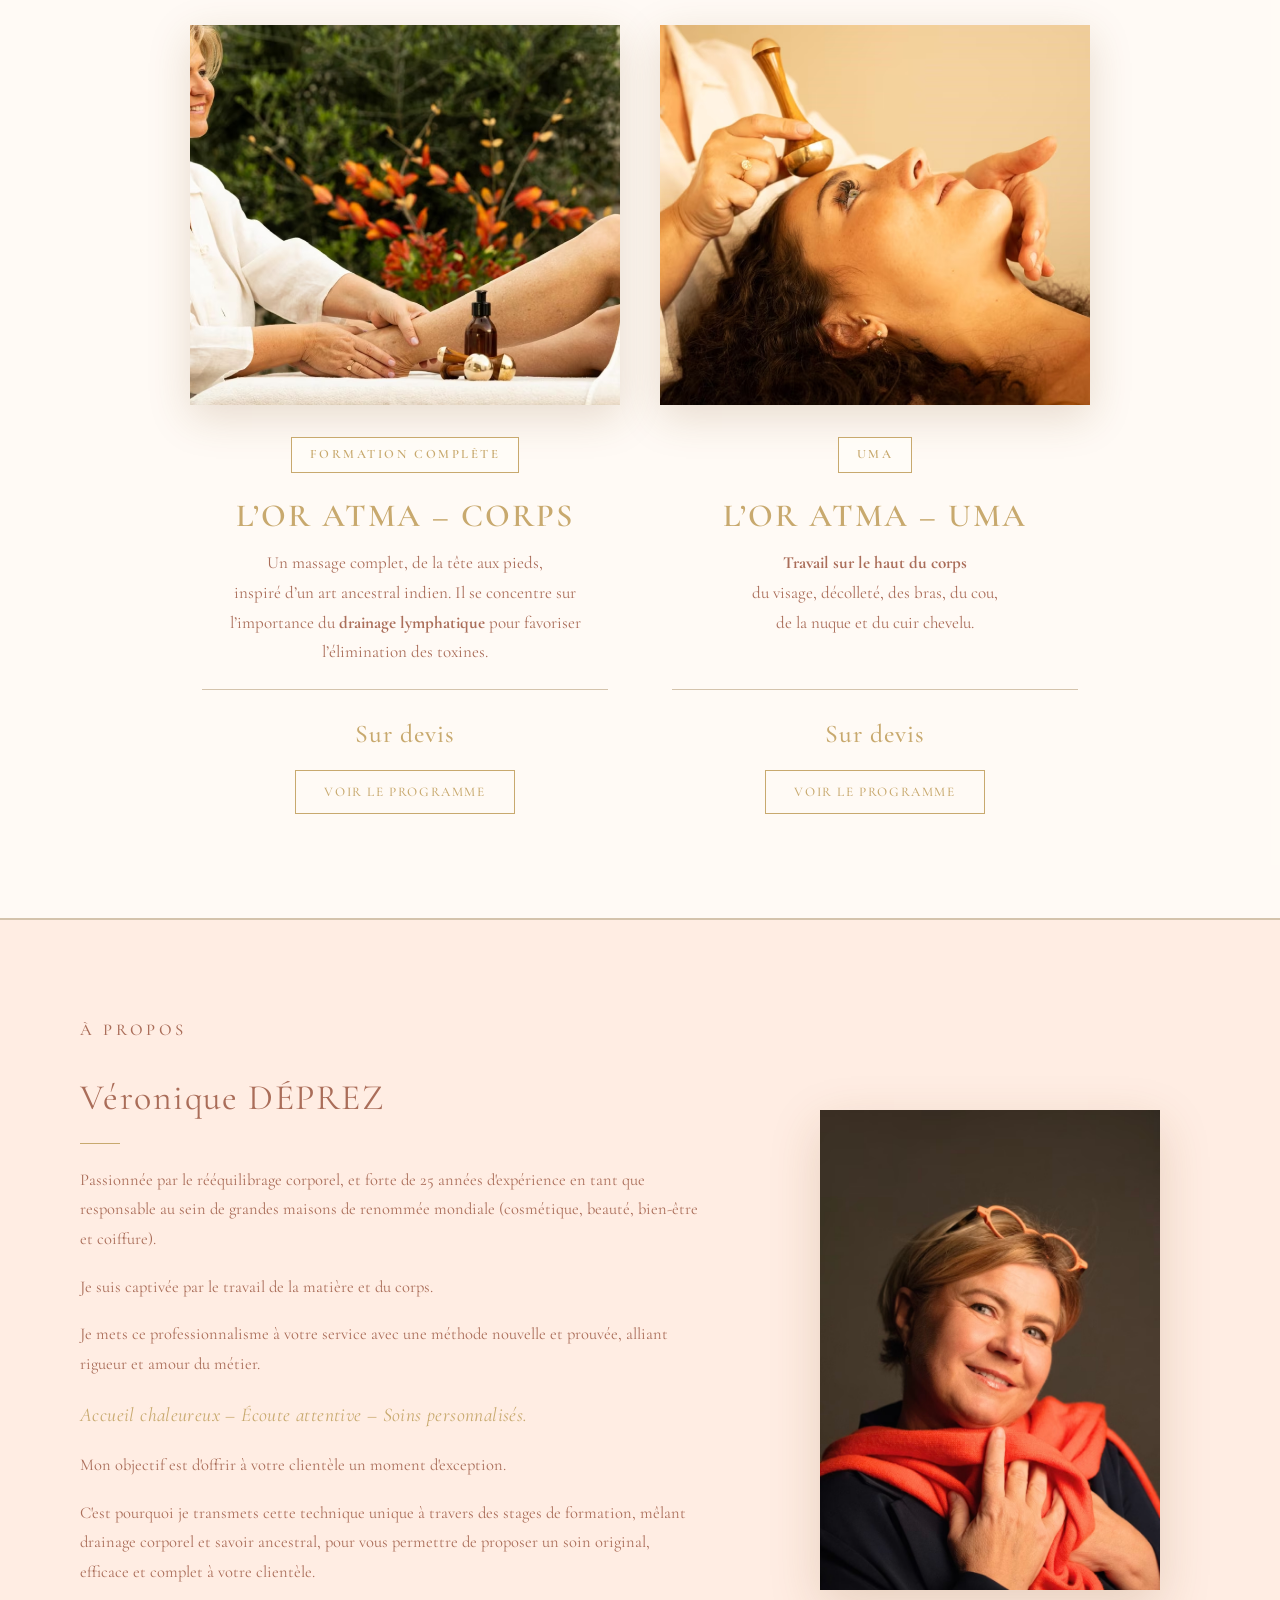
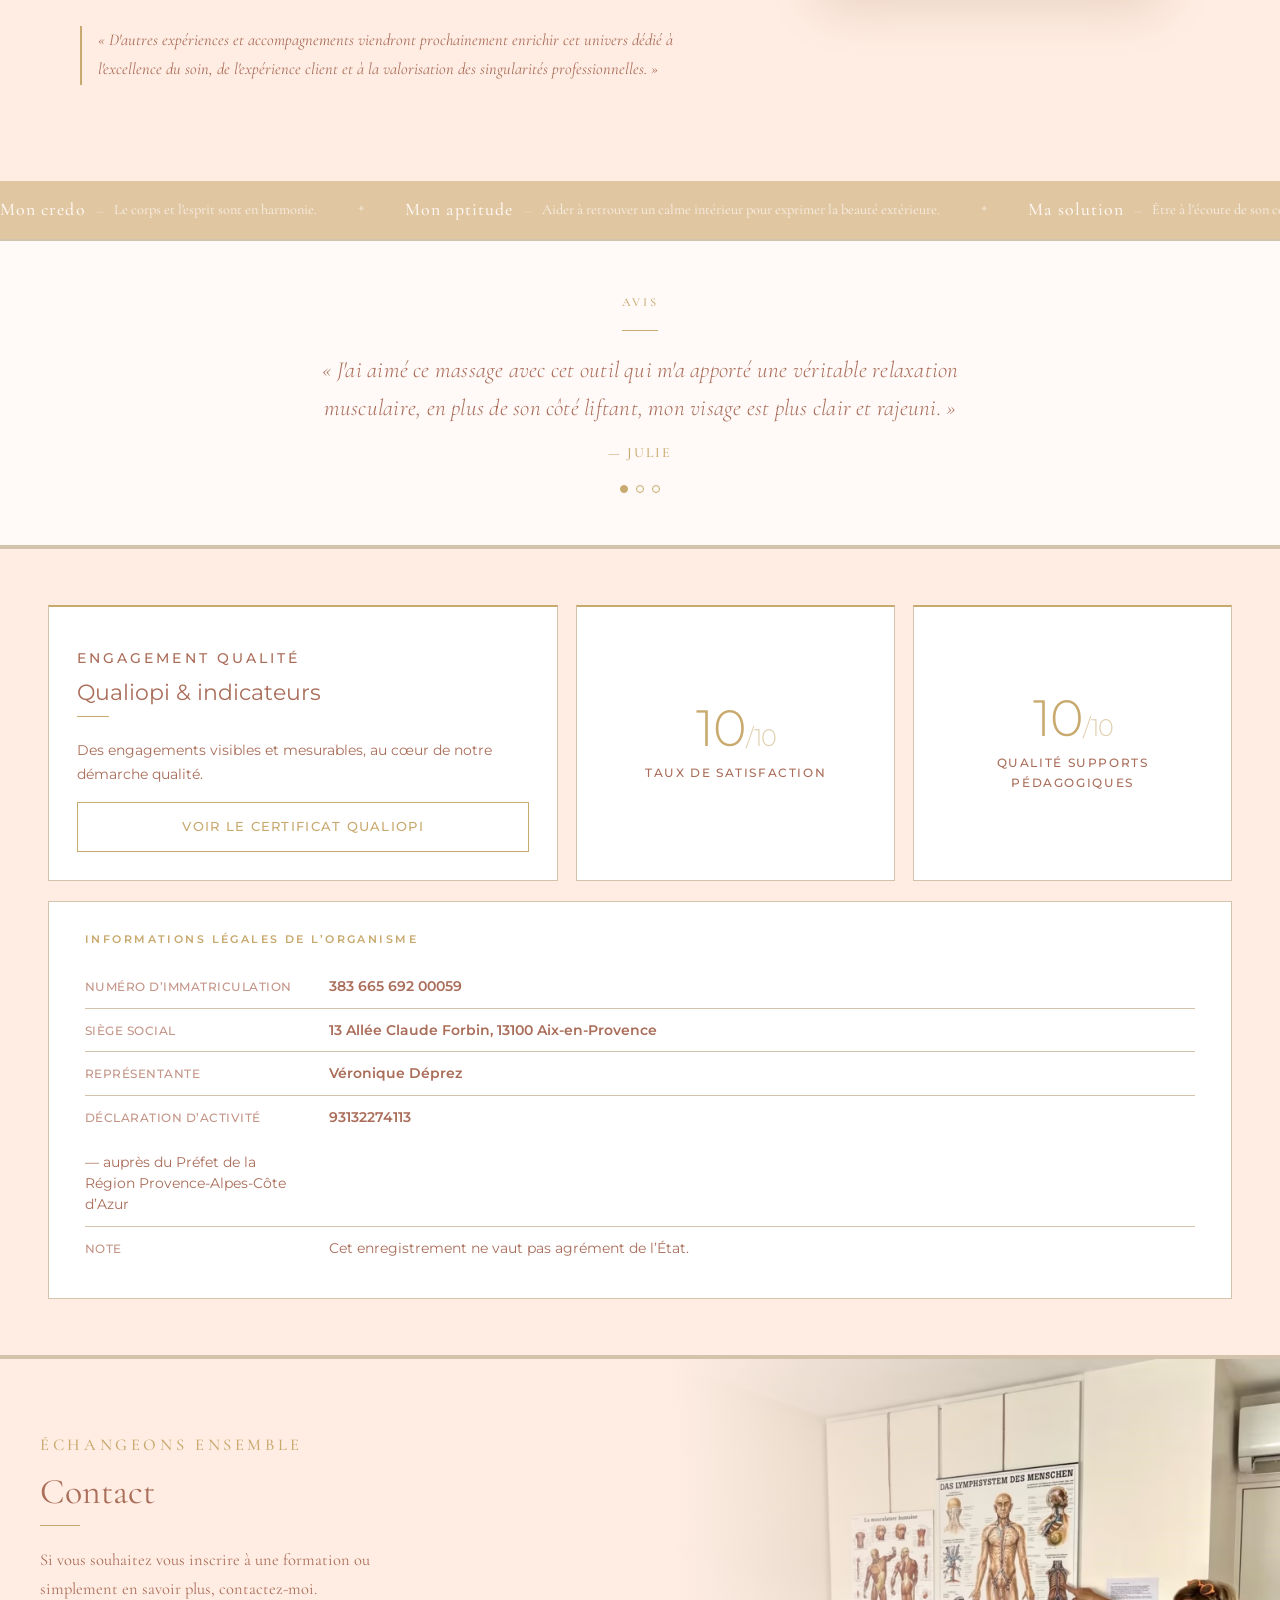
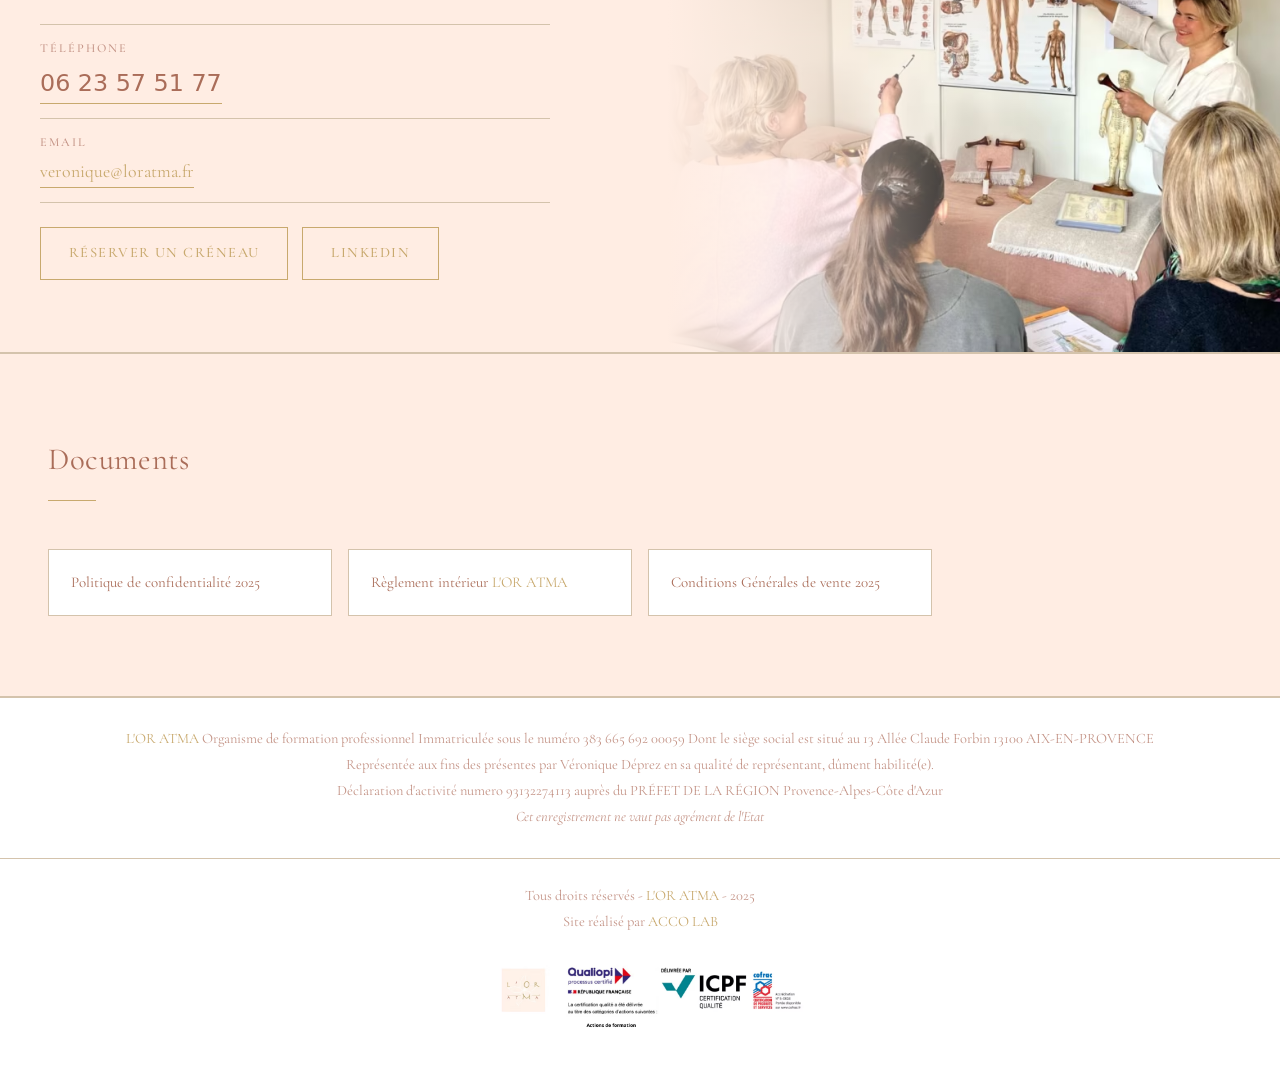
==== commit b6d73bda: "SEO : robots.txt, sitemap.xml, canonical, Open Graph, JSON-LD et h1 sur le hero Co-Authored-By: Clau" ====
--- a/index.html
+++ b/index.html
@@ -5,6 +5,46 @@
   <meta name="viewport" content="width=device-width, initial-scale=1.0">
   <title>L’OR ATMA - Organisme de formation massage bien-être</title>
   <meta name="description" content="L’OR ATMA - Organisme de Formation Professionnelle en Massage Bien-Être destiné aux professionnels de l’esthétique, de la coiffure et de la naturopathie.">
+  <link rel="canonical" href="https://loratma.fr/">
+  <meta name="robots" content="index, follow">
+  <meta name="theme-color" content="#fff8f4">
+  <link rel="icon" href="image/logo.png" type="image/png">
+  <link rel="apple-touch-icon" href="image/logo.png">
+
+  <!-- Open Graph / réseaux sociaux -->
+  <meta property="og:type" content="website">
+  <meta property="og:locale" content="fr_FR">
+  <meta property="og:site_name" content="L’OR ATMA">
+  <meta property="og:url" content="https://loratma.fr/">
+  <meta property="og:title" content="L’OR ATMA - Organisme de formation massage bien-être">
+  <meta property="og:description" content="Organisme de formation professionnelle certifié Qualiopi en massage bien-être inspiré des traditions ancestrales indiennes, pour les spas, hôtels et professionnels de l’esthétique.">
+  <meta property="og:image" content="https://loratma.fr/image/photopresentation.png">
+  <meta property="og:image:width" content="1024">
+  <meta property="og:image:height" content="576">
+  <meta name="twitter:card" content="summary_large_image">
+  <meta name="twitter:title" content="L’OR ATMA - Organisme de formation massage bien-être">
+  <meta name="twitter:description" content="Formation professionnelle certifiée Qualiopi en massage bien-être, finançable OPCO.">
+  <meta name="twitter:image" content="https://loratma.fr/image/photopresentation.png">
+
+  <!-- Données structurées -->
+  <script type="application/ld+json">
+  {
+    "@context": "https://schema.org",
+    "@type": "EducationalOrganization",
+    "name": "L’OR ATMA",
+    "url": "https://loratma.fr/",
+    "logo": "https://loratma.fr/image/logo.png",
+    "image": "https://loratma.fr/image/photopresentation.png",
+    "description": "Organisme de formation professionnelle en massage bien-être, certifié Qualiopi, destiné aux professionnels de l’esthétique, de la coiffure, des spas et de la naturopathie.",
+    "telephone": "+33623575177",
+    "email": "veronique@loratma.fr",
+    "areaServed": "FR",
+    "sameAs": [
+      "https://www.linkedin.com/in/l-or-atma-fondatrice-de-la-m%C3%A9thode-/"
+    ]
+  }
+  </script>
+
   <link rel="preconnect" href="https://fonts.googleapis.com">
   <link rel="preconnect" href="https://fonts.gstatic.com" crossorigin>
   <link rel="stylesheet" href="styles.css">
@@ -69,7 +109,7 @@
     <section class="hero-banner">
       <div class="hero-banner-overlay"></div>
       <p class="hb-ancestral">Méthode inspirée des traditions ancestrales indiennes</p>
-      <p class="hb-title-main">L'art du soin,</p>
+      <h1 class="hb-title-main">L'art du soin,</h1>
       <p class="hb-title-sub">transmis avec passion</p>
       <p class="hb-signature">Un soin signature qui vous distingue</p>
       <p class="hb-para">Pour les spas, hôtels haut de gamme et professionnels du bien-être<br>souhaitant intégrer un rituel de soin confidentiel.</p>
@@ -372,20 +412,25 @@
   <div id="modal-corps" class="programme-modal" onclick="closeProgramme(this)">
     <div class="programme-modal-inner" onclick="event.stopPropagation()">
       <button class="programme-modal-close" onclick="closeProgramme(document.getElementById('modal-corps'))">&times;</button>
-      <picture>
-        <source srcset="image/programme-corps.webp" type="image/webp">
-        <img src="image/programme-corps.png" alt="Programme L'OR ATMA – CORPS" />
-      </picture>
+      <div class="programme-pages">
+        <picture><source srcset="image/corps-page-1.webp" type="image/webp"><img src="image/corps-page-1.png" alt="Page 1"></picture>
+        <picture><source srcset="image/corps-page-2.webp" type="image/webp"><img src="image/corps-page-2.png" alt="Page 2"></picture>
+        <picture><source srcset="image/corps-page-3.webp" type="image/webp"><img src="image/corps-page-3.png" alt="Page 3"></picture>
+        <picture><source srcset="image/corps-page-4.webp" type="image/webp"><img src="image/corps-page-4.png" alt="Page 4"></picture>
+        <picture><source srcset="image/corps-page-5.webp" type="image/webp"><img src="image/corps-page-5.png" alt="Page 5"></picture>
+      </div>
     </div>
   </div>
 
   <div id="modal-uma" class="programme-modal" onclick="closeProgramme(this)">
     <div class="programme-modal-inner" onclick="event.stopPropagation()">
       <button class="programme-modal-close" onclick="closeProgramme(document.getElementById('modal-uma'))">&times;</button>
-      <picture>
-        <source srcset="image/programme-uma.webp" type="image/webp">
-        <img src="image/programme-uma.png" alt="Programme L'OR ATMA – uMA" />
-      </picture>
+      <div class="programme-pages">
+        <picture><source srcset="image/uma-page-1.webp" type="image/webp"><img src="image/uma-page-1.png" alt="Page 1"></picture>
+        <picture><source srcset="image/uma-page-2.webp" type="image/webp"><img src="image/uma-page-2.png" alt="Page 2"></picture>
+        <picture><source srcset="image/uma-page-3.webp" type="image/webp"><img src="image/uma-page-3.png" alt="Page 3"></picture>
+        <picture><source srcset="image/uma-page-4.webp" type="image/webp"><img src="image/uma-page-4.png" alt="Page 4"></picture>
+      </div>
     </div>
   </div>
 
--- a/styles.css
+++ b/styles.css
@@ -104,7 +104,7 @@
 
 .hb-title-sub {
   top: 31vh;
-  font-size: 2rem;
+  font-size: 1.6rem;
   color: #fffaf7;
   font-weight: 400;
 }
@@ -178,28 +178,29 @@
 
   .hb-ancestral {
     font-size: 0.95rem;
-    margin-bottom: 20px;
+    margin-bottom: 4vh;
   }
 
   .hb-title-main {
     font-size: 2.2rem;
-    margin-bottom: 4px;
+    margin-bottom: 1vh;
   }
 
   .hb-title-sub {
     font-size: 1.4rem;
-    margin-bottom: 24px;
+    margin-bottom: 10vh;
   }
 
   .hb-signature {
     font-size: 2rem;
-    margin-bottom: 14px;
+    margin-bottom: 20vh;
   }
 
   .hb-para {
-    font-size: 1rem;
+    font-size: 0.95rem;
     line-height: 1.65;
   }
+
 }
 
 /* ── HEADER ── */
@@ -2262,12 +2263,15 @@
   position: fixed;
   inset: 0;
   z-index: 1000;
-  background: rgba(20, 12, 6, 0.82);
-  backdrop-filter: blur(8px);
-  -webkit-backdrop-filter: blur(8px);
-  align-items: center;
+  background: #fff8f4;
+  backdrop-filter: none;
+  -webkit-backdrop-filter: none;
+  align-items: flex-start;
   justify-content: center;
   padding: 24px;
+  overflow-y: auto;
+  -webkit-overflow-scrolling: touch;
+  overscroll-behavior: contain;
 }
 
 .programme-modal.is-open {
@@ -2276,20 +2280,26 @@
 
 .programme-modal-inner {
   position: relative;
-  max-width: 640px;
+  max-width: 720px;
   width: 100%;
+  margin: auto;
+  overflow: visible;
   box-shadow: 0 32px 80px rgba(0,0,0,0.5);
   border: 1px solid rgba(200,169,110,0.25);
   border-radius: 2px;
-  overflow: hidden;
   animation: modalIn 0.3s ease;
 }
 
-.programme-modal-inner img {
+.programme-pages {
+  display: flex;
+  flex-direction: column;
+}
+
+.programme-pages picture,
+.programme-pages img {
   width: 100%;
   height: auto;
   display: block;
-  filter: brightness(1.08) contrast(1.02);
 }
 
 .programme-modal-close {
@@ -2307,7 +2317,7 @@
   align-items: center;
   justify-content: center;
   border-radius: 50%;
-  z-index: 1;
+  z-index: 2;
   line-height: 1;
 }
 
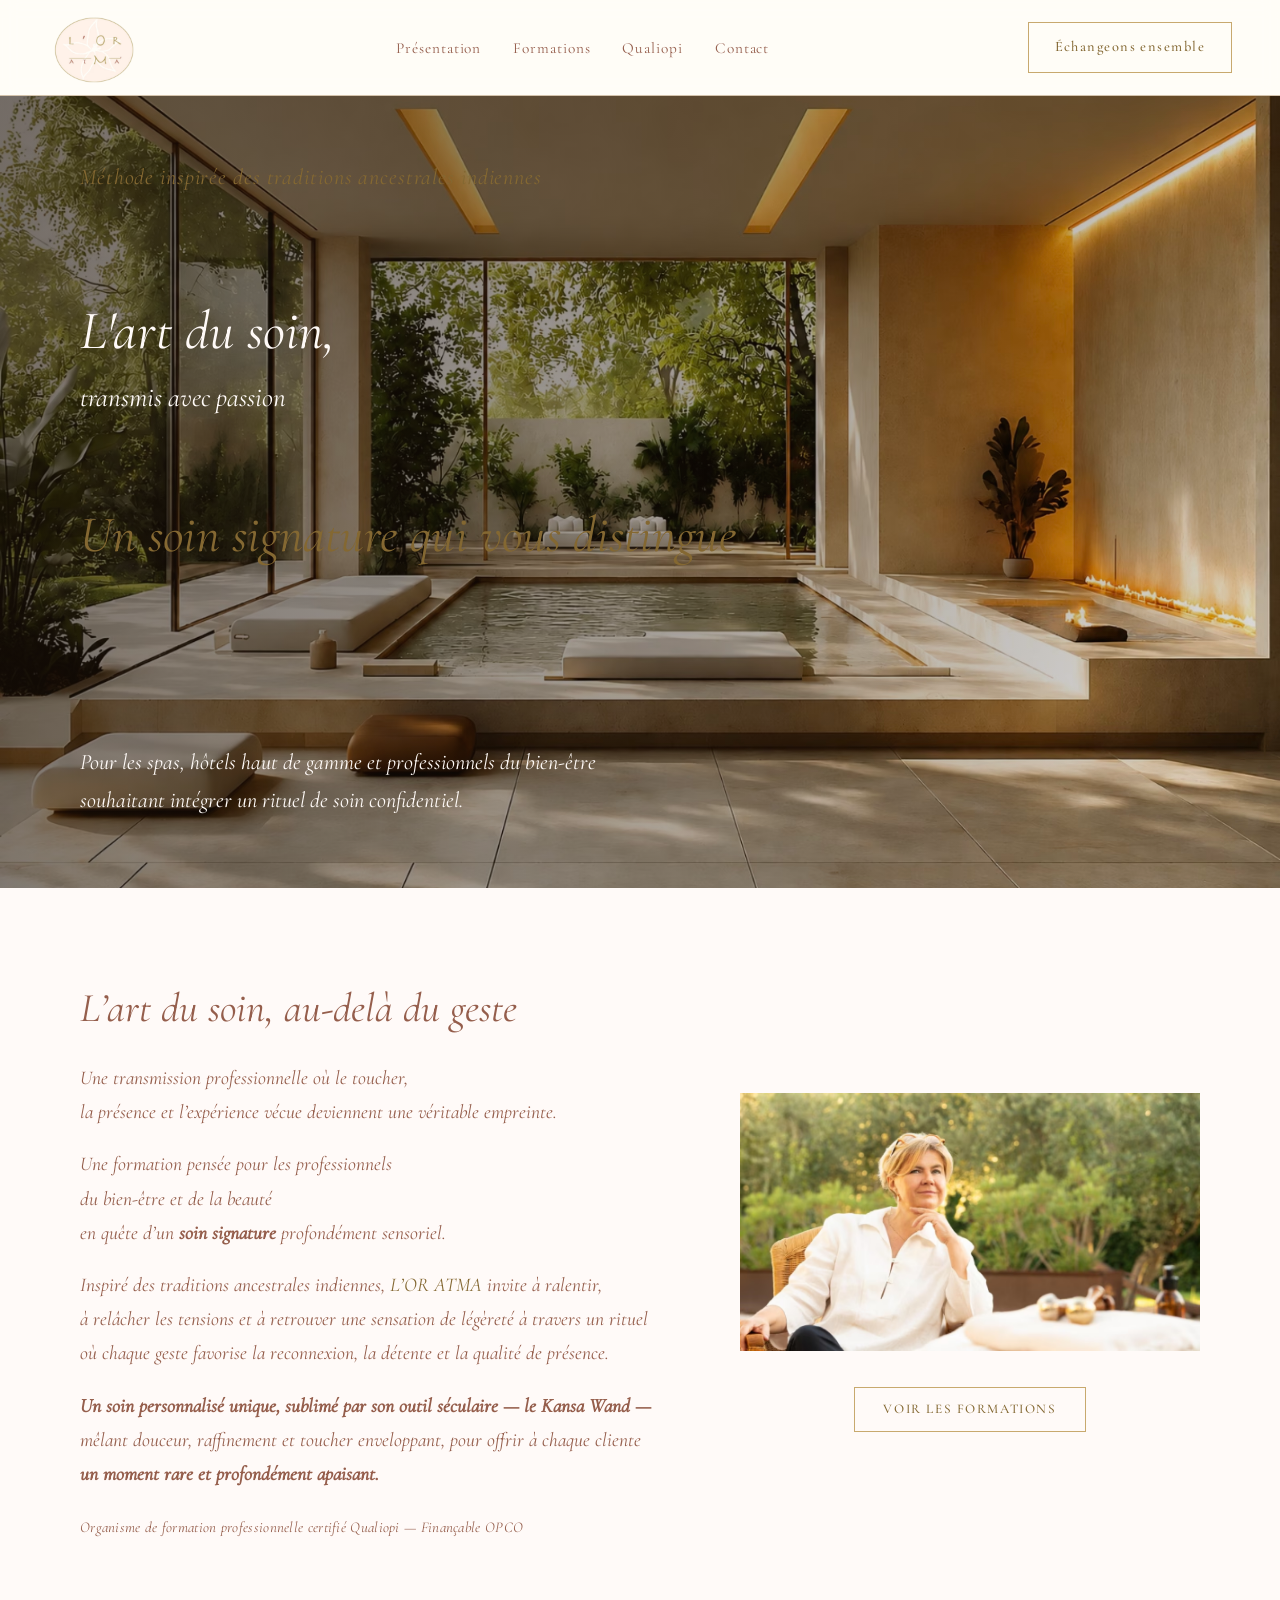
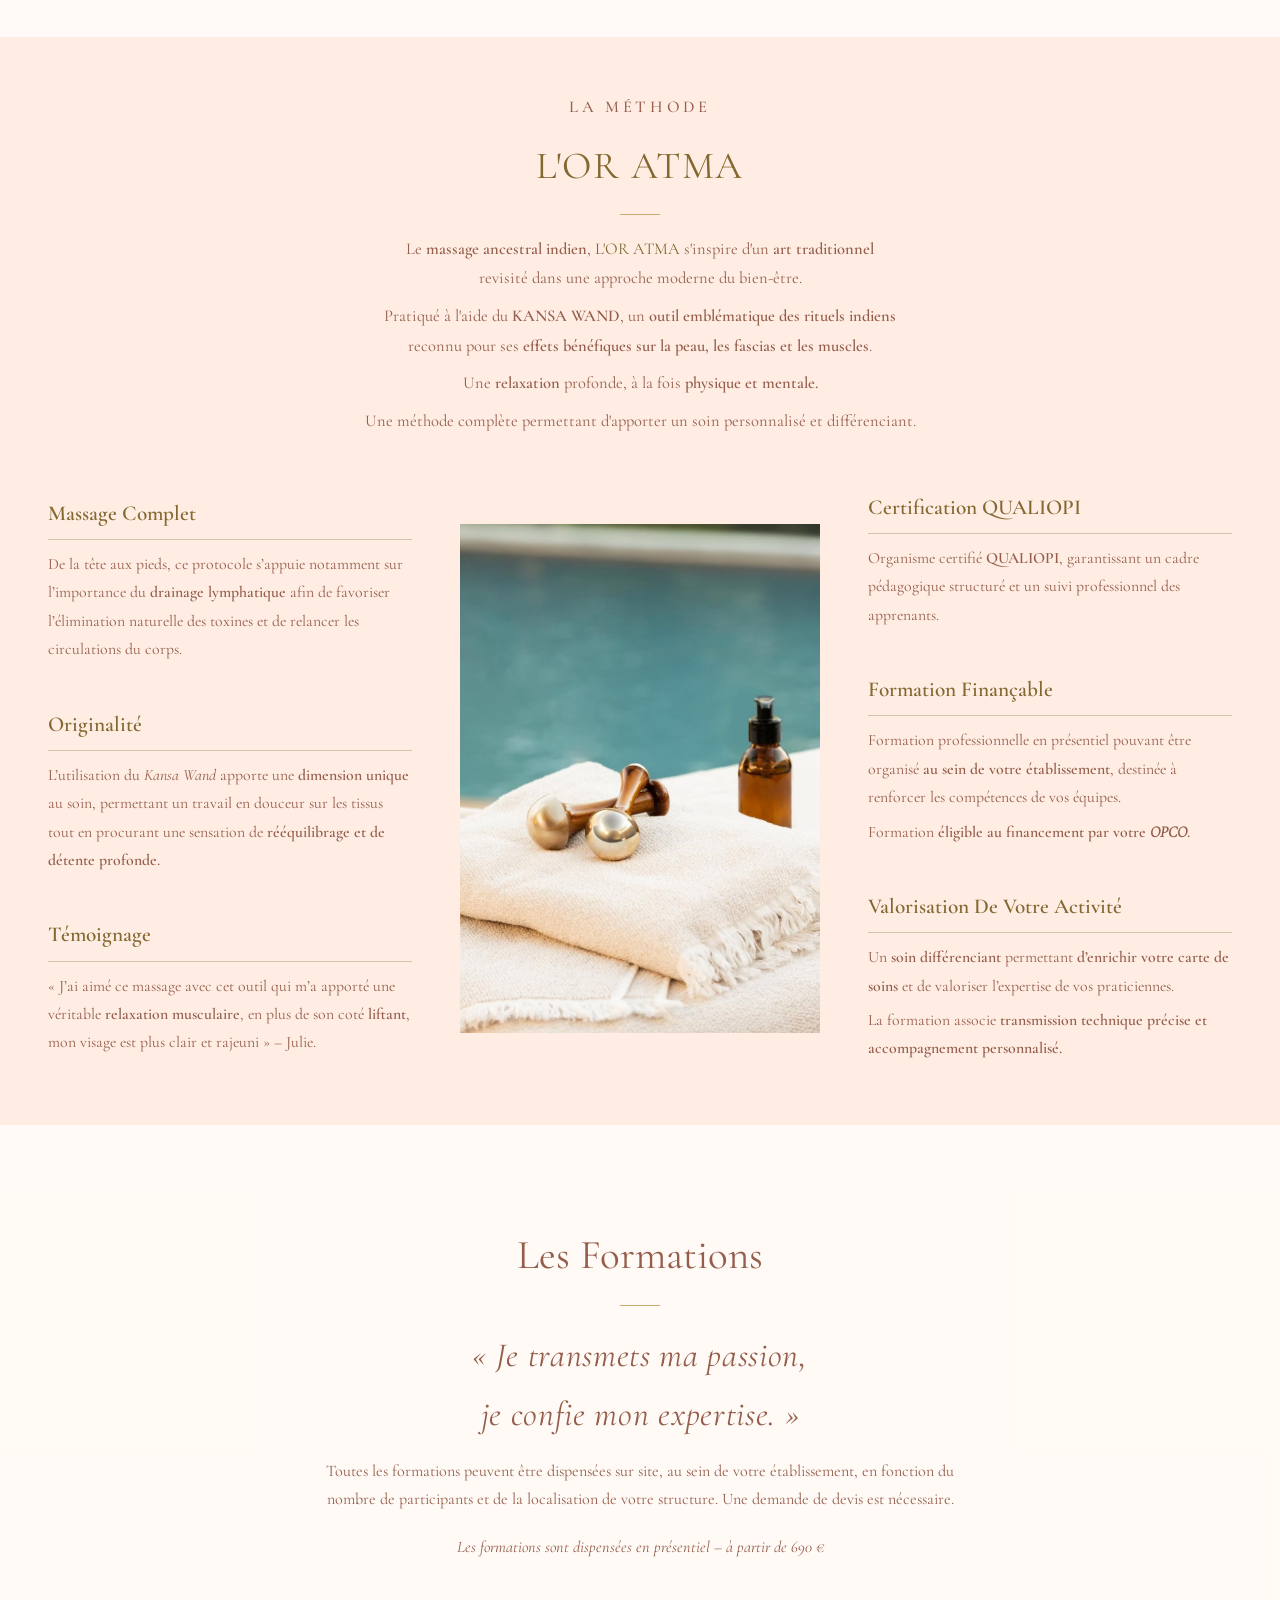
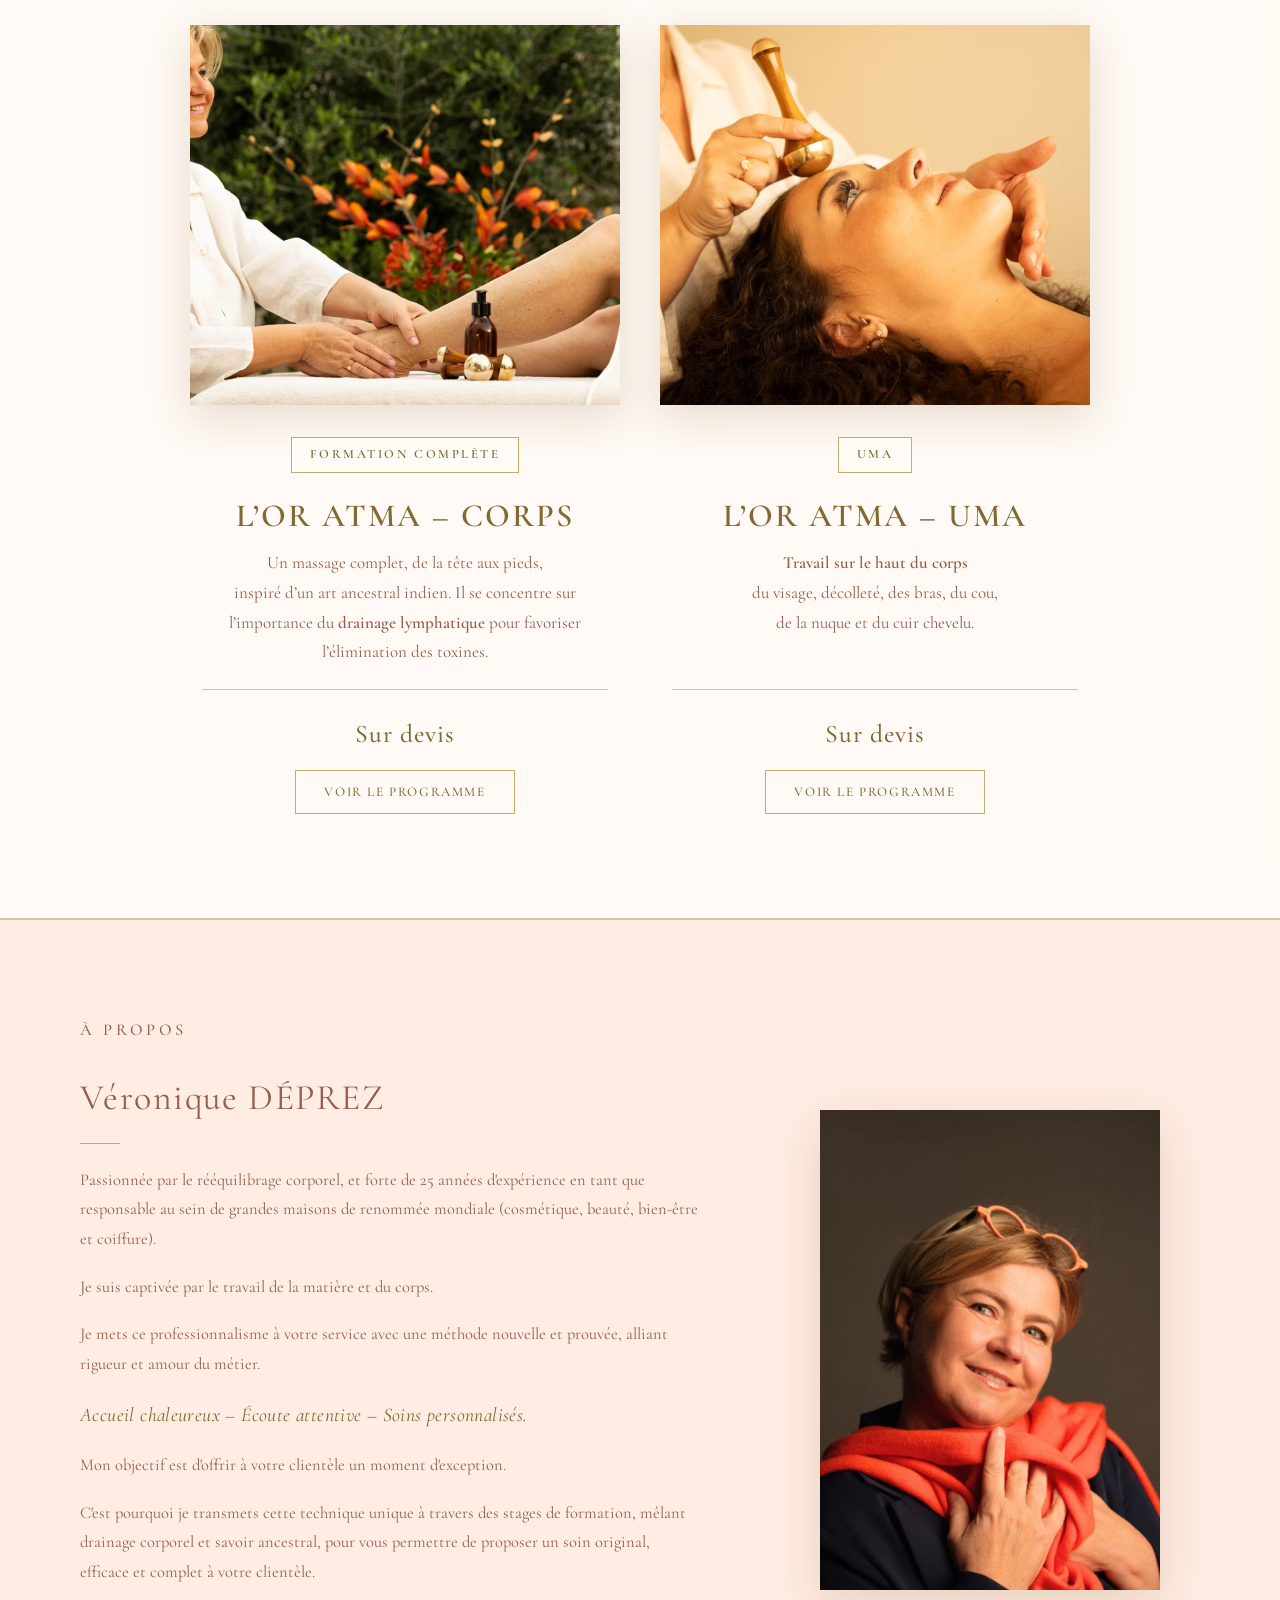
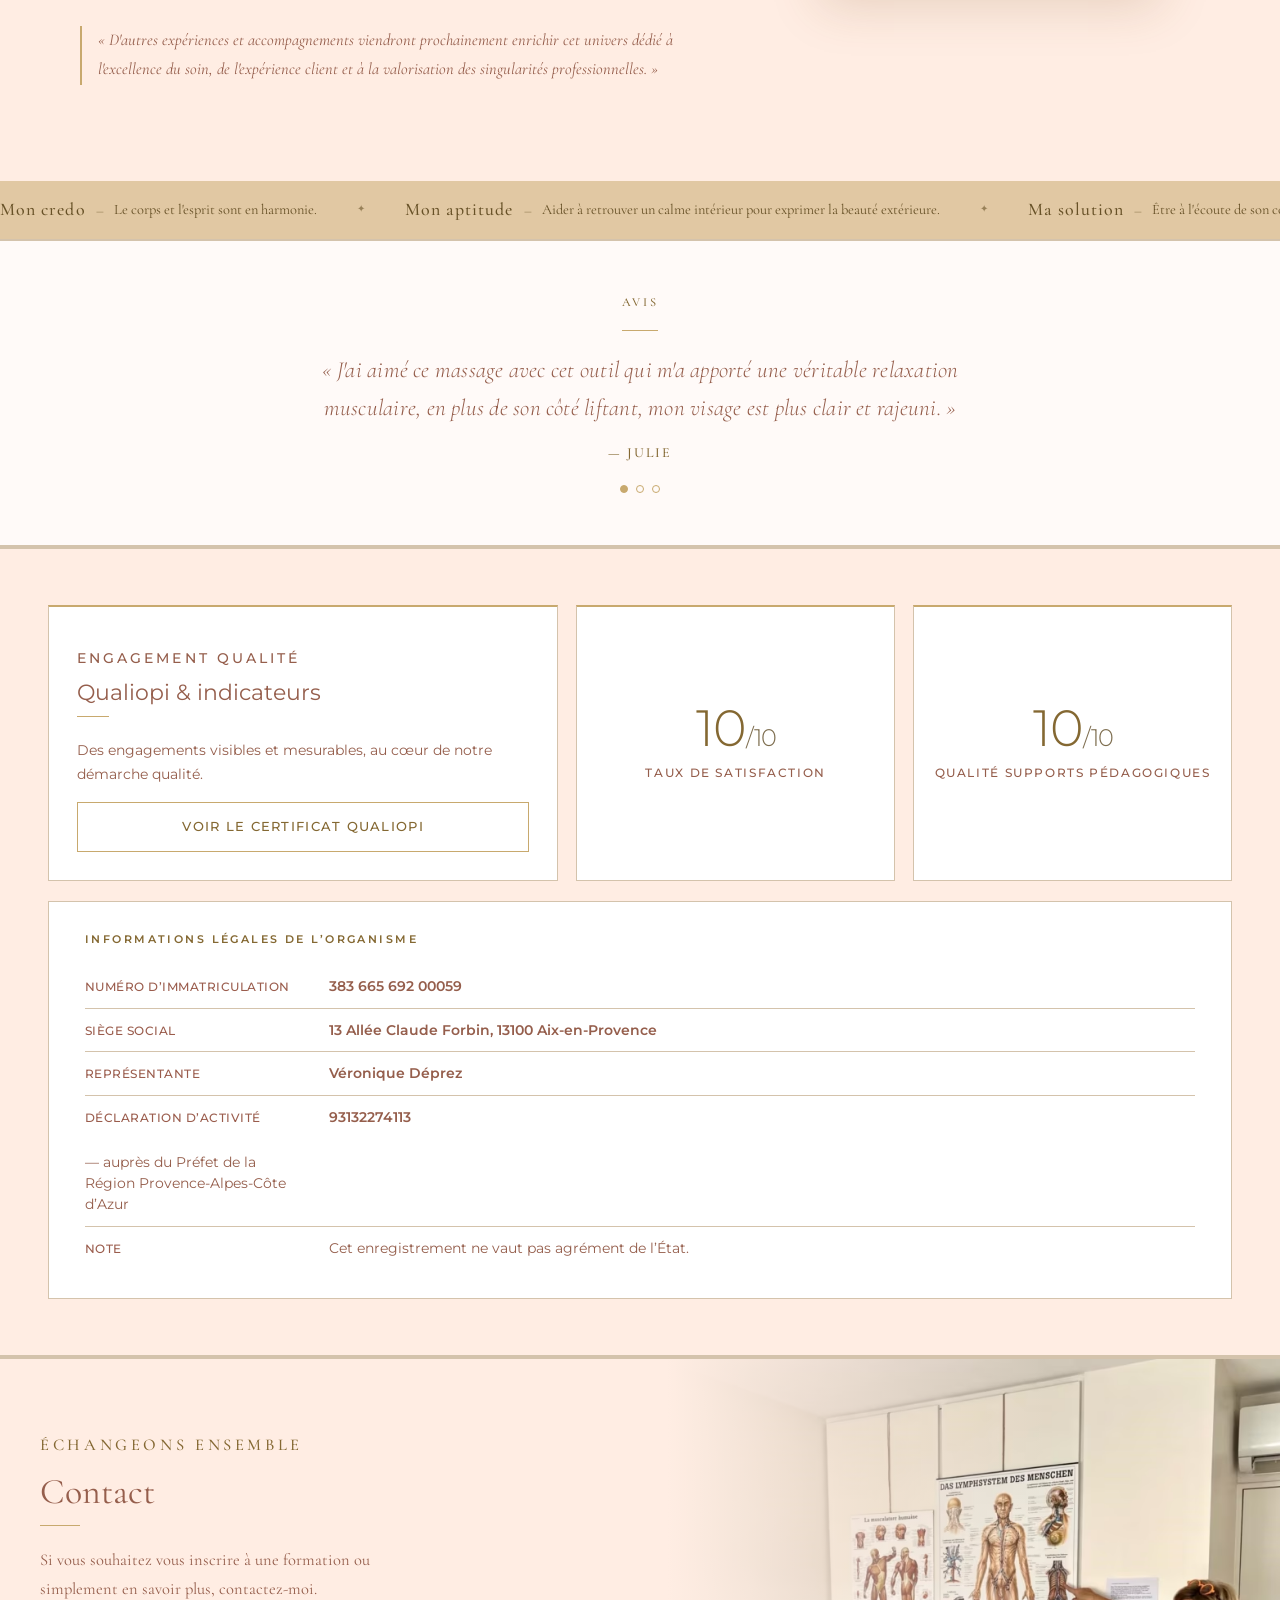
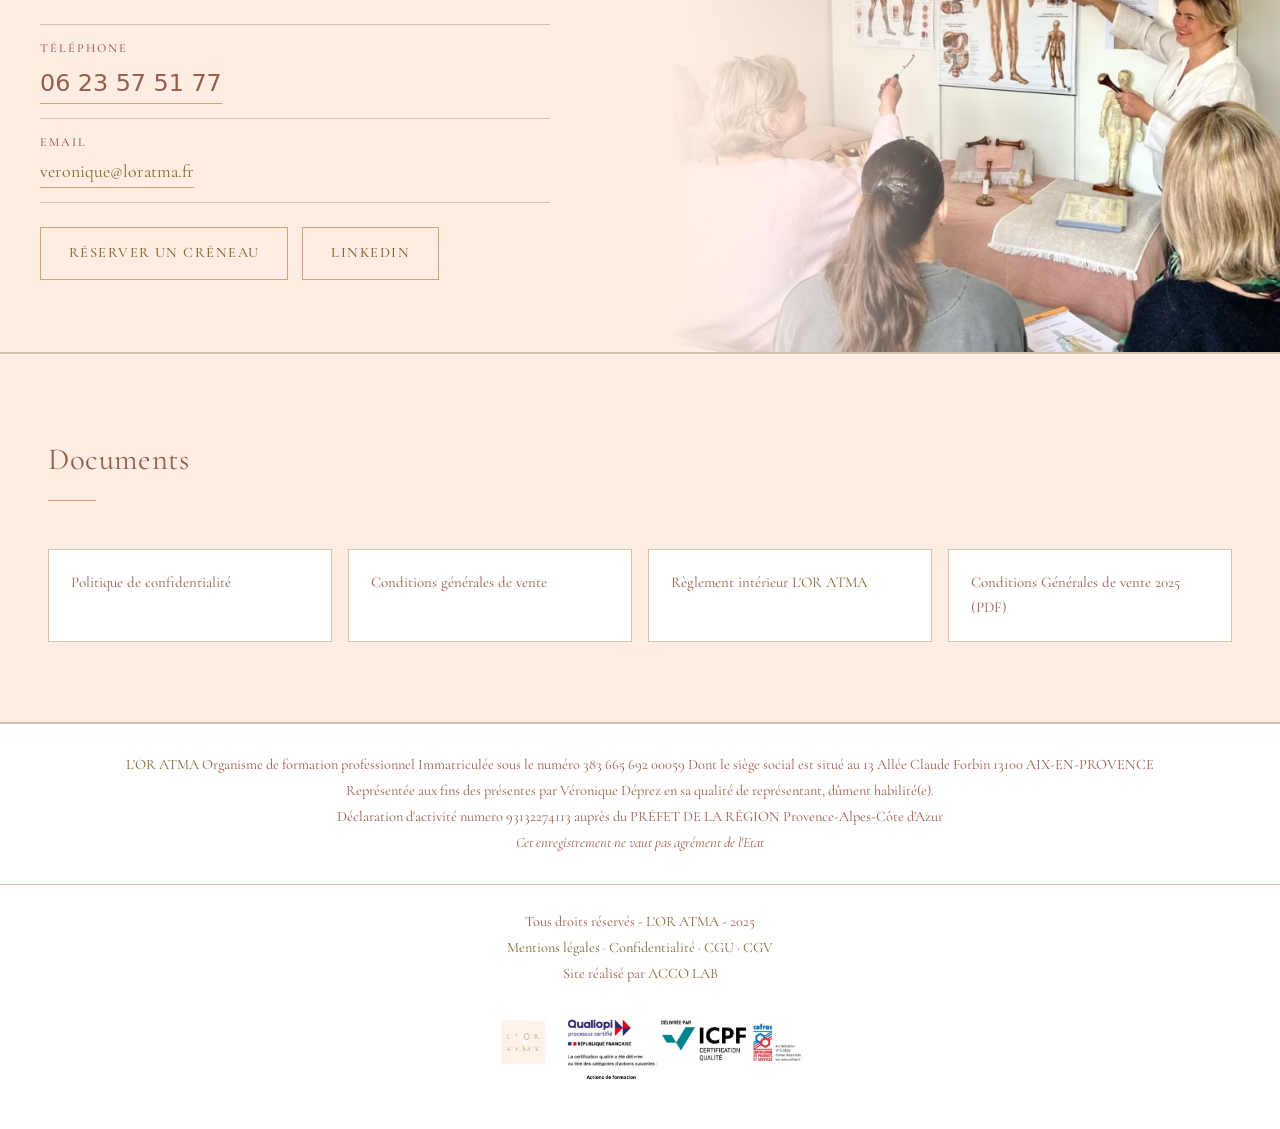
==== commit d0515f7e: "Conformité : mentions légales, confidentialité, CGU, CGV formation, polices auto-hébergées, bandeau " ====
--- a/index.html
+++ b/index.html
@@ -45,18 +45,9 @@
   }
   </script>
 
-  <link rel="preconnect" href="https://fonts.googleapis.com">
-  <link rel="preconnect" href="https://fonts.gstatic.com" crossorigin>
   <link rel="stylesheet" href="styles.css">
 </head>
 <body>
-  <div class="cookie-banner" id="cookieBanner">
-    <div>
-      <strong>Bannière cookies :</strong> ce site utilise des cookies pour améliorer l'expérience et garantir la conformité RGPD.
-    </div>
-    <button id="acceptCookies">Accepter</button>
-  </div>
-
   <header class="site-header">
     <!-- Desktop -->
     <div class="header-brand">
@@ -305,9 +296,9 @@
           </div>
         </div>
         <div class="avis-dots">
-          <button class="avis-dot avis-dot--active" data-index="0"></button>
-          <button class="avis-dot" data-index="1"></button>
-          <button class="avis-dot" data-index="2"></button>
+          <button class="avis-dot avis-dot--active" data-index="0" aria-label="Afficher l'avis 1"></button>
+          <button class="avis-dot" data-index="1" aria-label="Afficher l'avis 2"></button>
+          <button class="avis-dot" data-index="2" aria-label="Afficher l'avis 3"></button>
         </div>
       </div>
     </section>
@@ -379,9 +370,10 @@
         <h3>Documents</h3>
       </div>
       <div class="documents-list">
-        <a href="https://www.loratma.certif-formationpro.fr/wp-content/uploads/2025/10/politique_confidentialite_lor-atma-massage-ancestral-indien.pdf" target="_blank" rel="noreferrer">Politique de confidentialité 2025</a>
+        <a href="confidentialite.html">Politique de confidentialité</a>
+        <a href="cgv.html">Conditions générales de vente</a>
         <a href="https://www.loratma.certif-formationpro.fr/wp-content/uploads/2025/01/Reglement-Interieur-de-LOR-ATMA-1.pdf" target="_blank" rel="noreferrer">Règlement intérieur <span class="lb-g">L</span><span class="lb-r">'</span><span class="lb-g">OR</span> <span class="lb-r">AT</span><span class="lb-g">M</span><span class="lb-r">A</span></a>
-        <a href="https://www.loratma.certif-formationpro.fr/wp-content/uploads/2025/10/conditions_generales_de_vente.pdf" target="_blank" rel="noreferrer">Conditions Générales de vente 2025</a>
+        <a href="https://www.loratma.certif-formationpro.fr/wp-content/uploads/2025/10/conditions_generales_de_vente.pdf" target="_blank" rel="noreferrer">Conditions Générales de vente 2025 (PDF)</a>
       </div>
     </section>
   </main>
@@ -396,6 +388,7 @@
     <div class="footer-bottom">
       <div>
         <p>Tous droits réservés - <span class="lb-g">L</span><span class="lb-r">'</span><span class="lb-g">OR</span> <span class="lb-r">AT</span><span class="lb-g">M</span><span class="lb-r">A</span> - 2025</p>
+        <p class="footer-links"><a href="mentions-legales.html">Mentions légales</a> · <a href="confidentialite.html">Confidentialité</a> · <a href="cgu.html">CGU</a> · <a href="cgv.html">CGV</a></p>
         <p>Site réalisé par <a href="https://acco-lab.fr/" target="_blank" rel="noreferrer">ACCO LAB</a></p>
       </div>
       <div class="footer-logos">
@@ -413,11 +406,11 @@
     <div class="programme-modal-inner" onclick="event.stopPropagation()">
       <button class="programme-modal-close" onclick="closeProgramme(document.getElementById('modal-corps'))">&times;</button>
       <div class="programme-pages">
-        <picture><source srcset="image/corps-page-1.webp" type="image/webp"><img src="image/corps-page-1.png" alt="Page 1"></picture>
-        <picture><source srcset="image/corps-page-2.webp" type="image/webp"><img src="image/corps-page-2.png" alt="Page 2"></picture>
-        <picture><source srcset="image/corps-page-3.webp" type="image/webp"><img src="image/corps-page-3.png" alt="Page 3"></picture>
-        <picture><source srcset="image/corps-page-4.webp" type="image/webp"><img src="image/corps-page-4.png" alt="Page 4"></picture>
-        <picture><source srcset="image/corps-page-5.webp" type="image/webp"><img src="image/corps-page-5.png" alt="Page 5"></picture>
+        <picture><source srcset="image/corps-page-1.webp" type="image/webp"><img src="image/corps-page-1.png" alt="Page 1 du programme"></picture>
+        <picture><source srcset="image/corps-page-2.webp" type="image/webp"><img src="image/corps-page-2.png" alt="Page 2 du programme"></picture>
+        <picture><source srcset="image/corps-page-3.webp" type="image/webp"><img src="image/corps-page-3.png" alt="Page 3 du programme"></picture>
+        <picture><source srcset="image/corps-page-4.webp" type="image/webp"><img src="image/corps-page-4.png" alt="Page 4 du programme"></picture>
+        <picture><source srcset="image/corps-page-5.webp" type="image/webp"><img src="image/corps-page-5.png" alt="Page 5 du programme"></picture>
       </div>
     </div>
   </div>
@@ -426,10 +419,10 @@
     <div class="programme-modal-inner" onclick="event.stopPropagation()">
       <button class="programme-modal-close" onclick="closeProgramme(document.getElementById('modal-uma'))">&times;</button>
       <div class="programme-pages">
-        <picture><source srcset="image/uma-page-1.webp" type="image/webp"><img src="image/uma-page-1.png" alt="Page 1"></picture>
-        <picture><source srcset="image/uma-page-2.webp" type="image/webp"><img src="image/uma-page-2.png" alt="Page 2"></picture>
-        <picture><source srcset="image/uma-page-3.webp" type="image/webp"><img src="image/uma-page-3.png" alt="Page 3"></picture>
-        <picture><source srcset="image/uma-page-4.webp" type="image/webp"><img src="image/uma-page-4.png" alt="Page 4"></picture>
+        <picture><source srcset="image/uma-page-1.webp" type="image/webp"><img src="image/uma-page-1.png" alt="Page 1 du programme"></picture>
+        <picture><source srcset="image/uma-page-2.webp" type="image/webp"><img src="image/uma-page-2.png" alt="Page 2 du programme"></picture>
+        <picture><source srcset="image/uma-page-3.webp" type="image/webp"><img src="image/uma-page-3.png" alt="Page 3 du programme"></picture>
+        <picture><source srcset="image/uma-page-4.webp" type="image/webp"><img src="image/uma-page-4.png" alt="Page 4 du programme"></picture>
       </div>
     </div>
   </div>
--- a/styles.css
+++ b/styles.css
@@ -1,4 +1,14 @@
-@import url('https://fonts.googleapis.com/css2?family=Cormorant+Garamond:ital,wght@0,300;0,400;0,500;0,600;1,300;1,400&family=Jost:wght@300;400;500;600&family=Montserrat:wght@300;400;500;600&display=swap');
+/* Polices auto-hébergées (RGPD : aucun appel à Google Fonts) */
+@font-face { font-family: 'Cormorant Garamond'; font-style: normal; font-weight: 300; font-display: swap; src: url('assets/fonts/cormorant-garamond-latin-300-normal.woff2') format('woff2'); }
+@font-face { font-family: 'Cormorant Garamond'; font-style: normal; font-weight: 400; font-display: swap; src: url('assets/fonts/cormorant-garamond-latin-400-normal.woff2') format('woff2'); }
+@font-face { font-family: 'Cormorant Garamond'; font-style: normal; font-weight: 500; font-display: swap; src: url('assets/fonts/cormorant-garamond-latin-500-normal.woff2') format('woff2'); }
+@font-face { font-family: 'Cormorant Garamond'; font-style: normal; font-weight: 600; font-display: swap; src: url('assets/fonts/cormorant-garamond-latin-600-normal.woff2') format('woff2'); }
+@font-face { font-family: 'Cormorant Garamond'; font-style: italic; font-weight: 300; font-display: swap; src: url('assets/fonts/cormorant-garamond-latin-300-italic.woff2') format('woff2'); }
+@font-face { font-family: 'Cormorant Garamond'; font-style: italic; font-weight: 400; font-display: swap; src: url('assets/fonts/cormorant-garamond-latin-400-italic.woff2') format('woff2'); }
+@font-face { font-family: 'Montserrat'; font-style: normal; font-weight: 300; font-display: swap; src: url('assets/fonts/montserrat-latin-300-normal.woff2') format('woff2'); }
+@font-face { font-family: 'Montserrat'; font-style: normal; font-weight: 400; font-display: swap; src: url('assets/fonts/montserrat-latin-400-normal.woff2') format('woff2'); }
+@font-face { font-family: 'Montserrat'; font-style: normal; font-weight: 500; font-display: swap; src: url('assets/fonts/montserrat-latin-500-normal.woff2') format('woff2'); }
+@font-face { font-family: 'Montserrat'; font-style: normal; font-weight: 600; font-display: swap; src: url('assets/fonts/montserrat-latin-600-normal.woff2') format('woff2'); }
 
 :root {
   --bg:        #ffede3;
@@ -8,9 +18,10 @@
   --gold:      #C8A96E;
   --gold-dark: #C8A96E;
   --gold-light:#C8A96E;
-  --text:      #aa6d59;
-  --text-muted:#aa6d59;
-  --text-light:#c49487;
+  --gold-text: #846832; /* or assombri pour le texte : contraste AA (≥ 4.5:1) */
+  --text:      #955e4c; /* assombri depuis #aa6d59 : contraste AA */
+  --text-muted:#955e4c;
+  --text-light:#9a5c4c; /* assombri depuis #c49487 : contraste AA */
   font-family: 'Cormorant Garamond', serif;
   font-size: 17px;
   line-height: 1.7;
@@ -91,7 +102,7 @@
 .hb-ancestral {
   top: 7vh;
   font-size: 1.3rem;
-  color: var(--gold);
+  color: var(--gold-text);
   letter-spacing: 0.04em;
 }
 
@@ -112,7 +123,7 @@
 .hb-signature {
   top: 44vh;
   font-size: 3rem;
-  color: var(--gold);
+  color: var(--gold-text);
 }
 
 .hb-para {
@@ -230,7 +241,7 @@
   font-size: 0.62rem;
   letter-spacing: 0.12em;
   text-transform: uppercase;
-  color: var(--gold);
+  color: var(--gold-text);
   margin-top: -14px;
 }
 
@@ -265,7 +276,7 @@
 .eyebrow {
   text-transform: uppercase;
   letter-spacing: 0.22em;
-  color: var(--gold);
+  color: var(--gold-text);
   font-size: 0.72rem;
   font-weight: 500;
 }
@@ -285,12 +296,12 @@
 }
 
 .main-nav a:hover {
-  color: var(--gold-dark);
+  color: var(--gold-text);
 }
 
 .cta-button {
   background: transparent;
-  color: var(--gold-dark);
+  color: var(--gold-text);
   border: 1px solid var(--gold);
   padding: 12px 26px;
   font-size: 0.85rem;
@@ -401,7 +412,7 @@
   font-size: 1.25rem;
   font-style: italic;
   font-weight: 400;
-  color: var(--gold-dark);
+  color: var(--gold-text);
   letter-spacing: 0.02em;
   border-left: 2px solid var(--gold-light);
   padding-left: 18px;
@@ -598,7 +609,7 @@
   font-family: 'Cormorant Garamond', serif;
   font-size: 1.25rem;
   font-weight: 700;
-  color: var(--gold);
+  color: var(--gold-text);
   margin-bottom: 10px;
   padding-bottom: 8px;
   border-bottom: 1px solid var(--border);
@@ -666,7 +677,7 @@
 .badge {
   background: var(--surface);
   border: 1px solid var(--gold-light);
-  color: var(--gold-dark);
+  color: var(--gold-text);
   padding: 10px 18px;
   text-transform: uppercase;
   letter-spacing: 0.14em;
@@ -723,7 +734,7 @@
 .card a {
   margin-top: 8px;
   display: inline-block;
-  color: var(--gold-dark);
+  color: var(--gold-text);
   font-weight: 500;
   font-size: 0.88rem;
   letter-spacing: 0.08em;
@@ -795,7 +806,7 @@
 
 .formations-initiation {
   font-size: 0.9rem;
-  color: var(--gold-dark);
+  color: var(--gold-text);
   font-style: italic;
   margin-top: 20px !important;
   margin-bottom: 4px !important;
@@ -860,7 +871,7 @@
 .formation-tag {
   display: inline-block;
   background: rgba(255, 253, 248, 0.9);
-  color: var(--gold-dark);
+  color: var(--gold-text);
   font-size: 0.75rem;
   font-weight: 600;
   letter-spacing: 0.2em;
@@ -884,7 +895,7 @@
   font-family: 'Cormorant Garamond', serif;
   font-size: 1.9rem;
   font-weight: 600;
-  color: var(--gold);
+  color: var(--gold-text);
   letter-spacing: 0.06em;
   line-height: 1.15;
   text-transform: uppercase;
@@ -893,7 +904,7 @@
 
 .formation-card-body h4 .lb-r,
 .formation-card-body h4 .lb-g {
-  color: var(--gold);
+  color: var(--gold-text);
 }
 
 .formation-card-body > p {
@@ -918,13 +929,13 @@
   font-family: 'Cormorant Garamond', serif;
   font-size: 1.5rem;
   font-weight: 500;
-  color: var(--gold-dark);
+  color: var(--gold-text);
   letter-spacing: 0.04em;
 }
 
 .btn-formation {
   background: transparent;
-  color: var(--gold-dark);
+  color: var(--gold-text);
   border: 1px solid var(--gold-light);
   padding: 10px 28px;
   font-size: 0.78rem;
@@ -954,11 +965,10 @@
 
 /* ── CREDO BANDEAU ── */
 .credo-section {
-  background: var(--gold);
+  background: #e1c8a3; /* = or à 55 % d'opacité, sans rendre le texte transparent */
   overflow: hidden;
   padding: 14px 0;
   white-space: nowrap;
-  opacity: 0.55;
 }
 
 .credo-track {
@@ -988,24 +998,24 @@
   font-family: 'Cormorant Garamond', serif;
   font-size: 1.05rem;
   font-weight: 500;
-  color: #fff;
+  color: #675127; /* texte foncé : contraste AA sur le bandeau or */
   letter-spacing: 0.06em;
   white-space: nowrap;
 }
 
 .credo-sep {
-  color: rgba(255, 255, 255, 0.5);
+  color: rgba(103, 81, 39, 0.6);
   font-size: 0.9rem;
 }
 
 .credo-text {
-  color: rgba(255, 255, 255, 0.85);
+  color: #675127;
   font-size: 0.85rem;
   white-space: nowrap;
 }
 
 .credo-dot {
-  color: rgba(255, 255, 255, 0.45);
+  color: rgba(103, 81, 39, 0.6);
   font-size: 0.6rem;
   flex-shrink: 0;
 }
@@ -1078,7 +1088,7 @@
 }
 
 .avis-author {
-  color: var(--gold-dark);
+  color: var(--gold-text);
   font-size: 0.82rem;
   font-weight: 500;
   letter-spacing: 0.14em;
@@ -1156,7 +1166,7 @@
   font-family: 'Cormorant Garamond', serif;
   font-size: 1.15rem !important;
   font-style: italic;
-  color: var(--gold-dark) !important;
+  color: var(--gold-text) !important;
   letter-spacing: 0.02em;
 }
 
@@ -1295,14 +1305,15 @@
   font-family: 'Montserrat', sans-serif;
   font-size: 3rem;
   font-weight: 300;
-  color: var(--gold-dark);
+  color: var(--gold-text);
   line-height: 1;
   letter-spacing: -0.02em;
 }
 
 .metric-card span small {
   font-size: 1.4rem;
-  opacity: 0.55;
+  opacity: 0.8;
+  color: #5e4a24; /* plus foncé pour rester ≥ 4.5:1 malgré l'opacité */
 }
 
 .metric-card p {
@@ -1325,7 +1336,7 @@
   font-size: 0.65rem;
   text-transform: uppercase;
   letter-spacing: 0.22em;
-  color: var(--gold-dark);
+  color: var(--gold-text);
   font-weight: 600;
   margin-bottom: 16px;
 }
@@ -1439,7 +1450,7 @@
 
 .contact-content .eyebrow {
   margin-bottom: -8px;
-  color: var(--gold);
+  color: var(--gold-text);
 }
 
 .contact-content h3 {
@@ -1506,7 +1517,7 @@
 
 .contact-info-line a {
   font-size: 1.05rem;
-  color: var(--gold-dark);
+  color: var(--gold-text);
   border-bottom: 1px solid var(--gold-light);
   width: fit-content;
 }
@@ -1530,7 +1541,7 @@
   align-items: center;
   justify-content: center;
   background: transparent;
-  color: var(--gold-dark);
+  color: var(--gold-text);
   border: 1px solid var(--gold);
   padding: 13px 28px;
   font-size: 0.85rem;
@@ -1560,7 +1571,7 @@
   min-height: 140px;
   display: grid;
   place-items: center;
-  color: var(--gold-dark);
+  color: var(--gold-text);
   font-family: 'Cormorant Garamond', serif;
   font-size: 1.6rem;
   font-weight: 400;
@@ -1627,7 +1638,7 @@
 
 .documents-list a:hover {
   border-color: var(--gold);
-  color: var(--gold-dark);
+  color: var(--gold-text);
 }
 
 /* ── MISC ── */
@@ -1713,7 +1724,7 @@
 .testimonial-card span {
   display: block;
   margin-top: 18px;
-  color: var(--gold-dark);
+  color: var(--gold-text);
   font-weight: 500;
   font-size: 0.88rem;
 }
@@ -1831,7 +1842,7 @@
 }
 
 .site-footer p a {
-  color: var(--gold-dark);
+  color: var(--gold-text);
 }
 
 .footer-logos {
@@ -1855,8 +1866,8 @@
 }
 
 /* ── L'OR ATMA brand coloring ── */
-.lb-g { color: var(--gold); }
-.lb-r { color: var(--gold); }
+.lb-g { color: var(--gold-text); }
+.lb-r { color: var(--gold-text); }
 
 /* ── COOKIE BANNER ── */
 .cookie-banner {
@@ -2036,7 +2047,7 @@
     white-space: nowrap;
     background: transparent;
     border: 1px solid var(--gold);
-    color: var(--gold-dark);
+    color: var(--gold-text);
     font-size: 0.68rem;
     font-weight: 600;
     letter-spacing: 0.13em;
@@ -2112,7 +2123,7 @@
   }
 
   .mobile-nav a:hover {
-    color: var(--gold-dark);
+    color: var(--gold-text);
   }
 
   .mobile-menu-contact {
